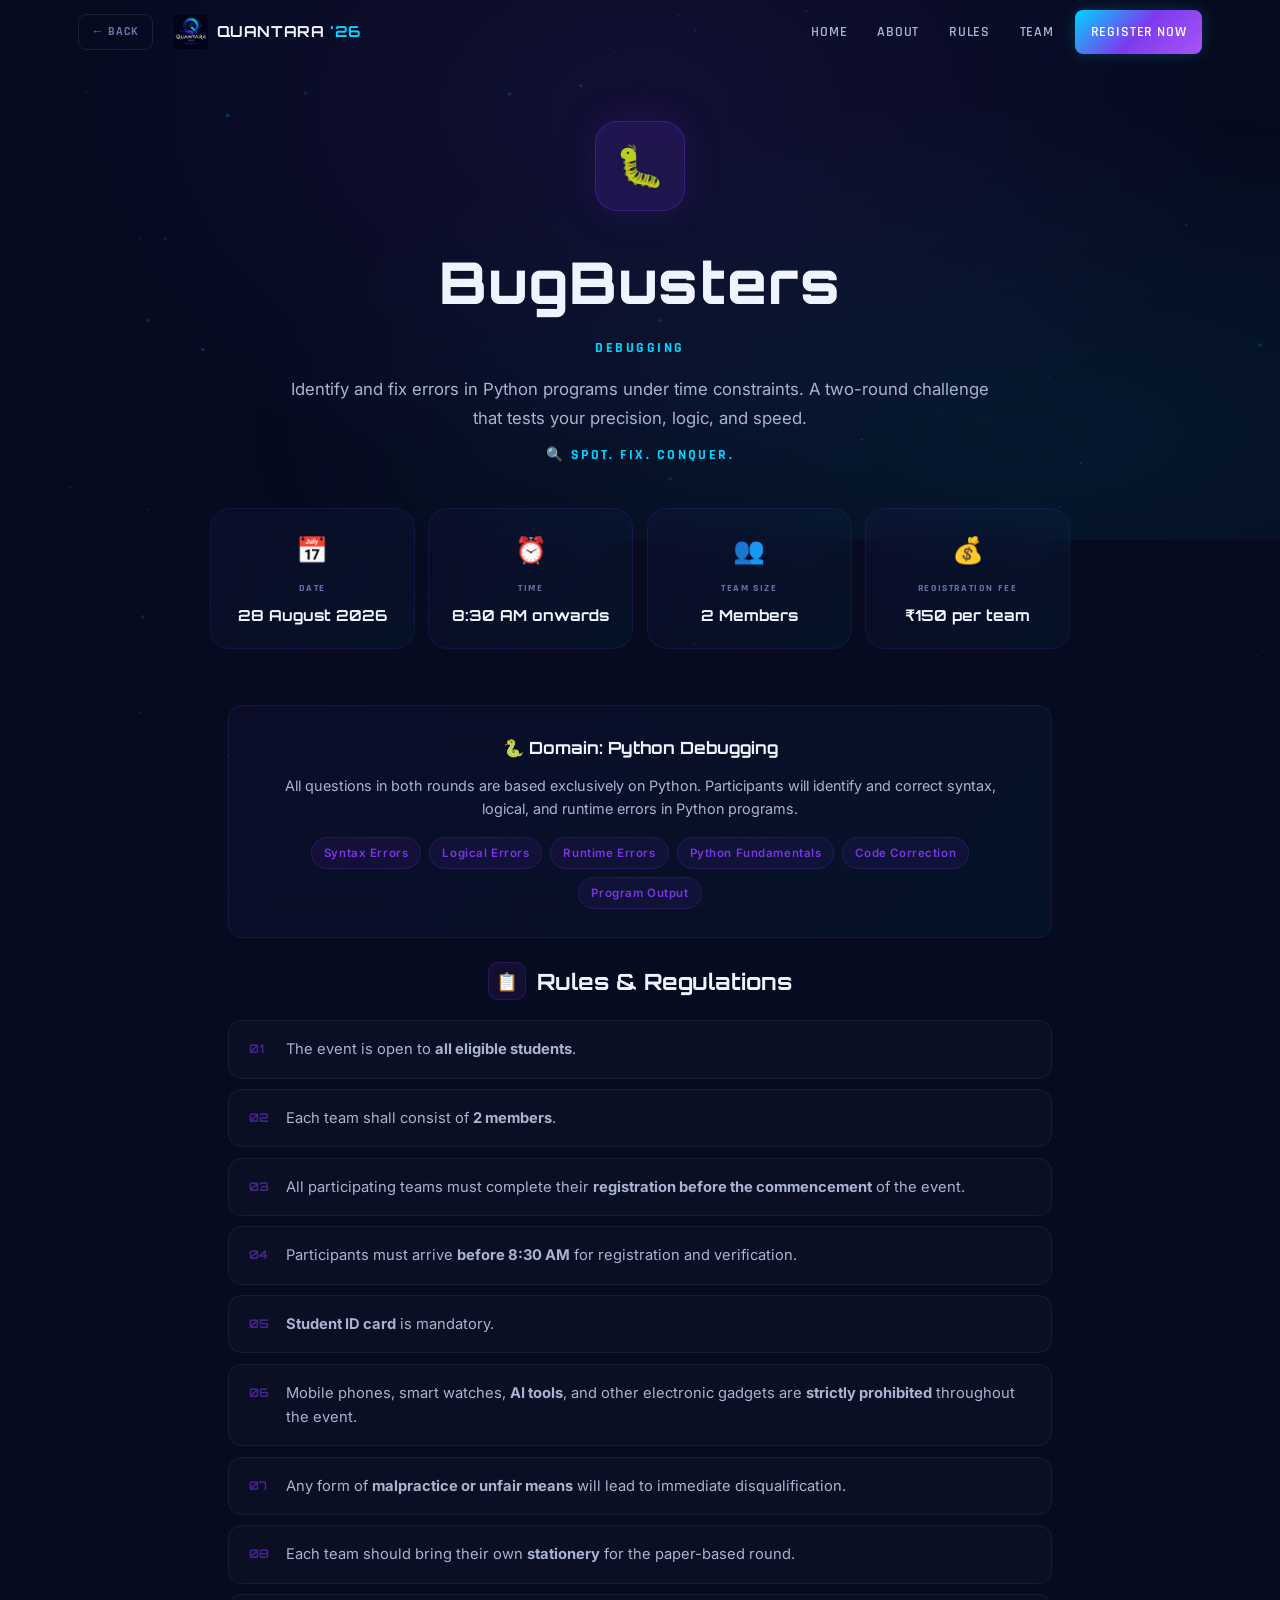
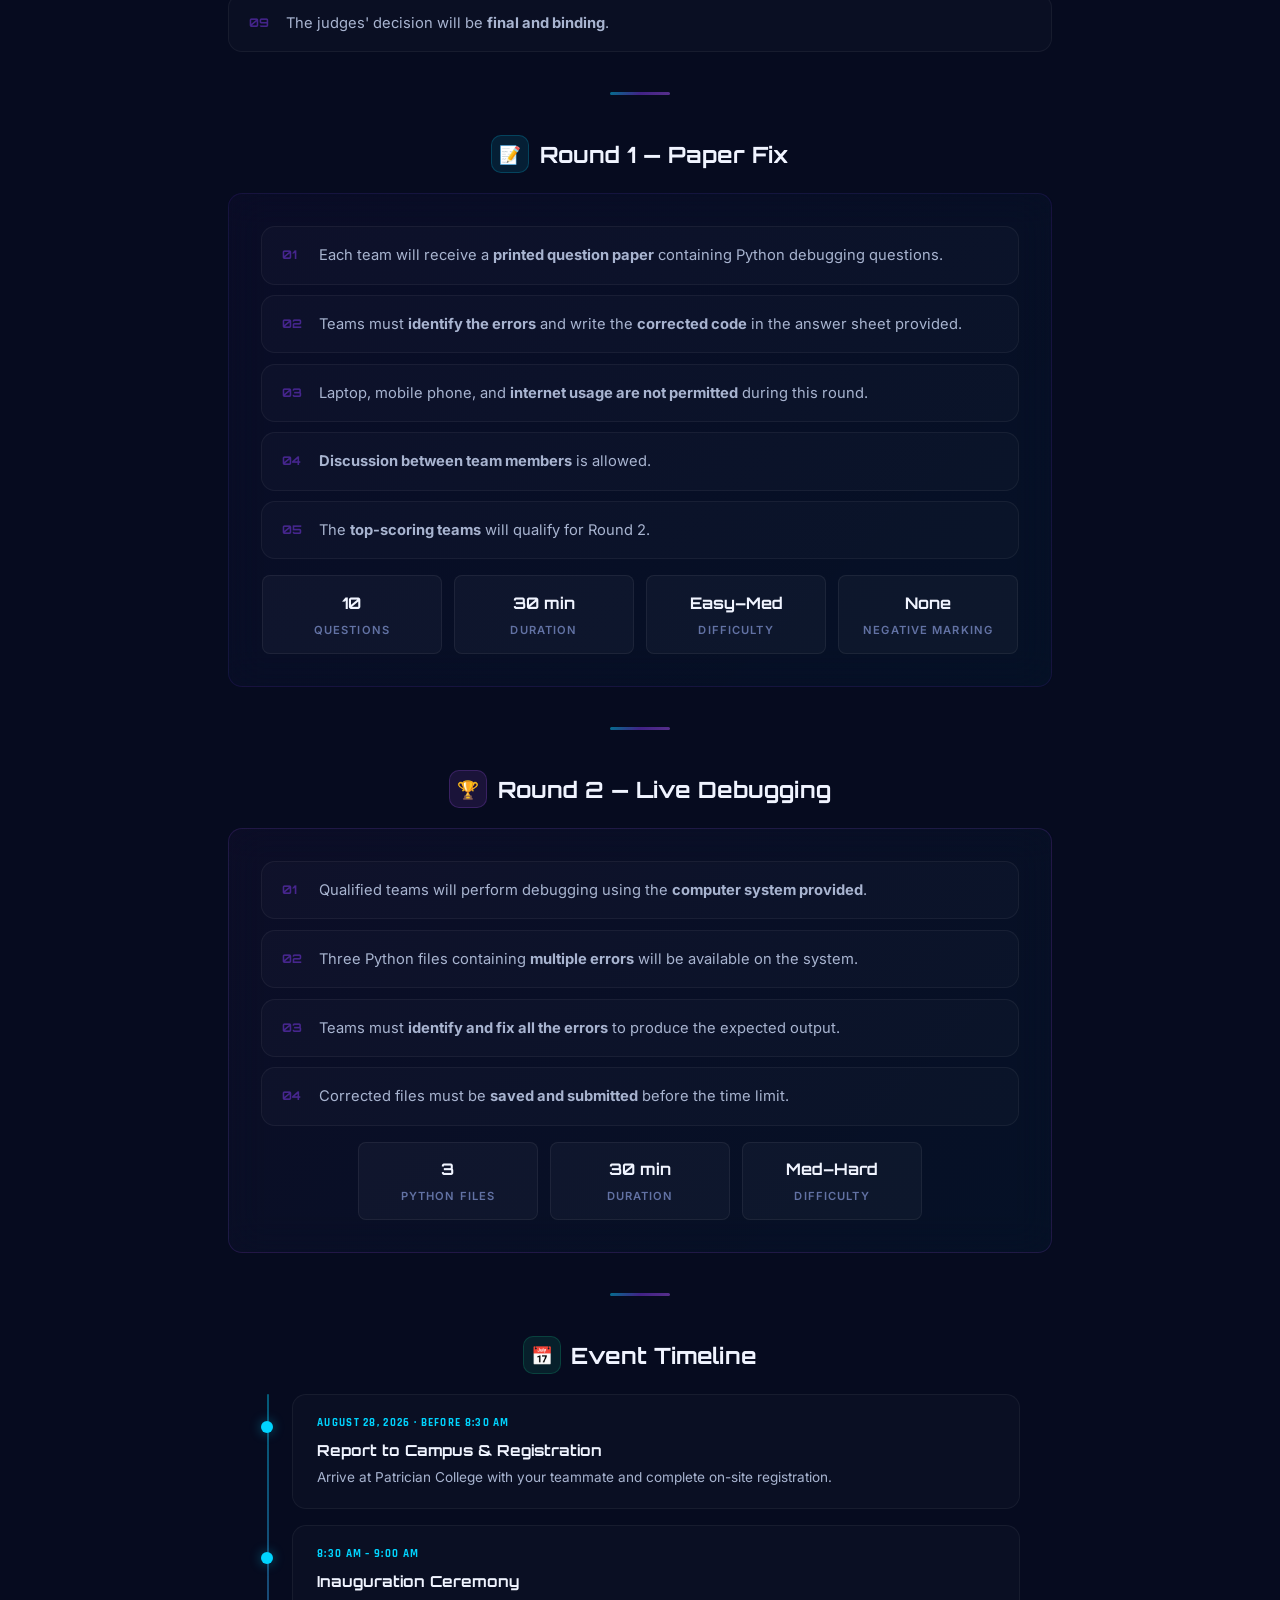
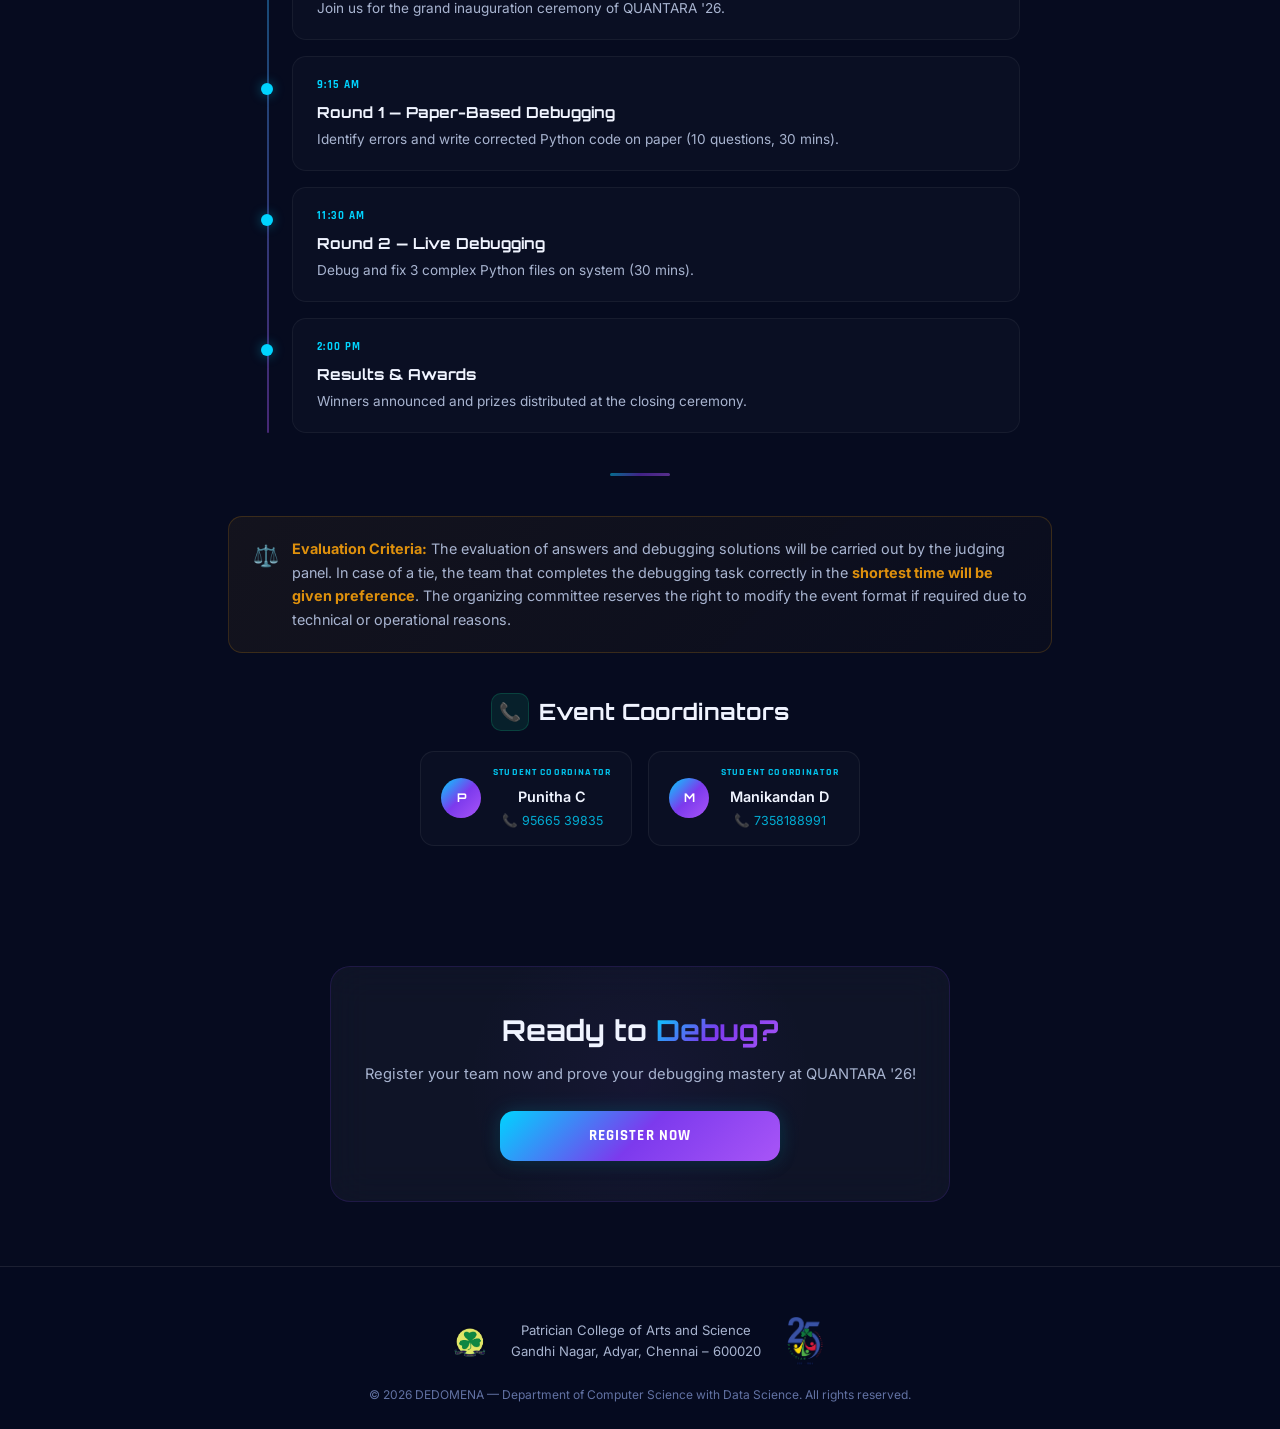
==== Events/debugging.html @ 726aaeb7 "Rule book updated" ====
<!DOCTYPE html>
<html lang="en">
<head>
  <meta charset="UTF-8" />
  <meta name="viewport" content="width=device-width, initial-scale=1.0" />
  <title>BugBusters — Debugging | QUANTARA '26</title>
  <meta name="description" content="Complete rule book for BugBusters — Debugging at QUANTARA '26. Rounds, marking scheme, Python debugging details and more." />
  <link rel="preconnect" href="https://fonts.googleapis.com" />
  <link rel="preconnect" href="https://fonts.gstatic.com" crossorigin />
  <link href="https://fonts.googleapis.com/css2?family=Orbitron:wght@400;500;600;700;800;900&family=Inter:wght@300;400;500;600;700&family=Rajdhani:wght@400;500;600;700&display=swap" rel="stylesheet" />
  <link rel="icon" type="image/png" href="../logos/quantara-logo.png" />
  <link rel="stylesheet" href="../style.css" />
  <style>
    /* ── Hero ── */
    .event-page-hero {
      min-height: 60vh;
      display: flex;
      align-items: center;
      justify-content: center;
      text-align: center;
      padding: calc(var(--nav-h) + 3rem) var(--side-pad) 3rem;
      position: relative;
      overflow: hidden;
    }
    .event-page-hero::before {
      content: '';
      position: absolute;
      inset: 0;
      background:
        radial-gradient(ellipse at 50% 20%, rgba(124,58,237,0.1), transparent 65%),
        radial-gradient(ellipse at 80% 80%, rgba(0,212,255,0.07), transparent 55%);
      pointer-events: none;
    }
    .event-hero-content {
      position: relative;
      z-index: 1;
      max-width: 720px;
    }
    .event-hero-icon {
      width: 90px; height: 90px;
      border-radius: 22px;
      display: inline-flex; align-items: center; justify-content: center;
      font-size: 2.5rem;
      margin-bottom: 1.5rem;
      background: rgba(124,58,237,0.15);
      border: 1px solid rgba(124,58,237,0.3);
      box-shadow: 0 0 40px rgba(124,58,237,0.15), inset 0 0 20px rgba(124,58,237,0.05);
    }
    .event-hero-title {
      font-family: var(--font-heading);
      font-size: clamp(2.2rem, 7vw, 3.6rem);
      font-weight: 800;
      color: var(--text-primary);
      margin-bottom: 0.4rem;
      letter-spacing: 0.02em;
    }
    .event-hero-subtitle {
      font-family: var(--font-sub);
      font-size: 0.85rem;
      font-weight: 700;
      letter-spacing: 0.18em;
      text-transform: uppercase;
      color: var(--cyan);
      margin-bottom: 1rem;
    }
    .event-hero-desc {
      font-size: 1.05rem;
      color: var(--text-secondary);
      line-height: 1.7;
    }

    /* ── Quick Info Strip ── */
    .quick-info {
      padding: 0 var(--side-pad);
      margin-top: -2rem;
      position: relative;
      z-index: 2;
    }
    .quick-info-grid {
      display: grid;
      grid-template-columns: repeat(auto-fit, minmax(180px, 1fr));
      gap: 0.85rem;
      max-width: 860px;
      margin: 0 auto;
    }
    .qi-card {
      display: flex;
      flex-direction: column;
      align-items: center;
      text-align: center;
      gap: 0.4rem;
      padding: 1.25rem 1rem;
      border-color: rgba(124,58,237,0.12);
      background: linear-gradient(135deg, rgba(124,58,237,0.05), rgba(0,212,255,0.04));
    }
    .qi-icon {
      font-size: 1.6rem;
      margin-bottom: 0.15rem;
    }
    .qi-label {
      font-family: var(--font-sub);
      font-size: 0.62rem;
      font-weight: 700;
      letter-spacing: 0.16em;
      text-transform: uppercase;
      color: var(--text-muted);
    }
    .qi-value {
      font-family: var(--font-heading);
      font-size: 0.95rem;
      font-weight: 700;
      color: var(--text-primary);
    }

    /* ── Content Sections ── */
    .rules-content {
      max-width: 860px;
      margin: 0 auto;
      padding: 3.5rem var(--side-pad) 2rem;
    }

    .rules-block {
      margin-bottom: 2.5rem;
    }
    .rules-block-title {
      font-family: var(--font-heading);
      font-size: clamp(1.15rem, 3vw, 1.4rem);
      font-weight: 700;
      color: var(--text-primary);
      margin-bottom: 1.25rem;
      display: flex;
      align-items: center;
      justify-content: center;
      gap: 0.65rem;
    }
    .rules-block-title .rb-icon {
      width: 38px; height: 38px;
      border-radius: 10px;
      display: inline-flex;
      align-items: center;
      justify-content: center;
      font-size: 1.1rem;
      background: rgba(124,58,237,0.1);
      border: 1px solid rgba(124,58,237,0.2);
      flex-shrink: 0;
    }

    .rules-list {
      display: flex;
      flex-direction: column;
      gap: 0.65rem;
      list-style: none;
      counter-reset: rule-counter;
    }
    .rules-list li {
      counter-increment: rule-counter;
      display: flex;
      align-items: flex-start;
      gap: 0.85rem;
      padding: 1rem 1.25rem;
      border-radius: var(--radius-md);
      background: rgba(255,255,255,0.02);
      border: 1px solid rgba(255,255,255,0.05);
      transition: border-color 0.3s ease, background 0.3s ease;
    }
    .rules-list li:hover {
      border-color: rgba(124,58,237,0.15);
      background: rgba(124,58,237,0.03);
    }
    .rules-list li::before {
      content: counter(rule-counter, decimal-leading-zero);
      font-family: var(--font-heading);
      font-size: 0.75rem;
      font-weight: 700;
      color: rgba(124,58,237,0.85);
      opacity: 0.6;
      flex-shrink: 0;
      width: 24px;
      padding-top: 2px;
    }
    .rule-text {
      font-size: 0.92rem;
      color: var(--text-secondary);
      line-height: 1.65;
    }

    /* ── Round Detail Cards ── */
    .round-card {
      padding: 2rem;
      border-radius: var(--radius-md);
      background: linear-gradient(135deg, rgba(124,58,237,0.04), rgba(0,212,255,0.03));
      border: 1px solid rgba(124,58,237,0.12);
      margin-bottom: 1.5rem;
    }
    .round-card-title {
      font-family: var(--font-heading);
      font-size: 1.1rem;
      font-weight: 700;
      color: var(--text-primary);
      margin-bottom: 1rem;
      display: flex;
      align-items: center;
      gap: 0.5rem;
    }
    .round-card-title .round-badge {
      display: inline-flex;
      align-items: center;
      justify-content: center;
      padding: 0.25rem 0.65rem;
      border-radius: 6px;
      font-size: 0.65rem;
      font-weight: 700;
      letter-spacing: 0.1em;
      text-transform: uppercase;
      background: rgba(124,58,237,0.15);
      color: rgba(124,58,237,0.95);
      border: 1px solid rgba(124,58,237,0.25);
    }
    .round-stats {
      display: flex;
      flex-wrap: wrap;
      justify-content: center;
      gap: 0.75rem;
      margin-top: 1rem;
    }
    .round-stat {
      flex: 0 1 calc(25% - 0.6rem);
      min-width: 130px;
      display: flex;
      flex-direction: column;
      align-items: center;
      text-align: center;
      gap: 0.3rem;
      padding: 0.85rem 0.5rem;
      border-radius: var(--radius-sm);
      background: rgba(255,255,255,0.03);
      border: 1px solid rgba(255,255,255,0.06);
    }
    .round-stat-value {
      font-family: var(--font-heading);
      font-size: 1rem;
      font-weight: 700;
      color: var(--text-primary);
    }
    .round-stat-label {
      font-size: 0.7rem;
      font-weight: 600;
      letter-spacing: 0.1em;
      text-transform: uppercase;
      color: var(--text-muted);
    }

    /* ── Domain Card ── */
    .domain-card {
      padding: 1.75rem 2rem;
      border-radius: var(--radius-md);
      background: linear-gradient(135deg, rgba(124,58,237,0.05), rgba(0,212,255,0.04));
      border: 1px solid rgba(124,58,237,0.15);
      margin-bottom: 1.5rem;
      text-align: center;
    }
    .domain-title {
      font-family: var(--font-heading);
      font-size: 1.05rem;
      font-weight: 700;
      color: var(--text-primary);
      margin-bottom: 0.75rem;
    }
    .domain-desc {
      font-size: 0.9rem;
      color: var(--text-secondary);
      line-height: 1.65;
    }
    .domain-tags {
      display: flex;
      flex-wrap: wrap;
      gap: 0.5rem;
      justify-content: center;
      margin-top: 1rem;
    }
    .domain-tag {
      padding: 0.35rem 0.75rem;
      border-radius: 20px;
      font-size: 0.72rem;
      font-weight: 600;
      letter-spacing: 0.05em;
      color: rgba(124,58,237,0.95);
      background: rgba(124,58,237,0.08);
      border: 1px solid rgba(124,58,237,0.18);
    }

    /* ── Notice Card ── */
    .notice-card {
      display: flex;
      align-items: flex-start;
      gap: 0.85rem;
      padding: 1.25rem 1.5rem;
      border-radius: var(--radius-md);
      background: linear-gradient(135deg, rgba(245,158,11,0.06), rgba(245,158,11,0.02));
      border: 1px solid rgba(245,158,11,0.18);
      margin-bottom: 2.5rem;
    }
    .notice-icon {
      font-size: 1.3rem;
      flex-shrink: 0;
      padding-top: 2px;
    }
    .notice-text {
      font-size: 0.9rem;
      color: var(--text-secondary);
      line-height: 1.65;
    }
    .notice-text strong {
      color: rgba(245,158,11,0.9);
    }

    /* ── CTA ── */
    .event-cta {
      text-align: center;
      padding: 3rem var(--side-pad) 4rem;
    }
    .cta-card {
      max-width: 620px;
      margin: 0 auto;
      padding: 2.5rem 2rem;
      border-color: rgba(124,58,237,0.15);
      position: relative;
      overflow: hidden;
    }
    .cta-card::before {
      content: '';
      position: absolute;
      width: 350px; height: 350px;
      border-radius: 50%;
      background: radial-gradient(circle, rgba(124,58,237,0.06), transparent 70%);
      top: 50%; left: 50%;
      transform: translate(-50%, -50%);
      pointer-events: none;
    }
    .cta-title {
      font-family: var(--font-heading);
      font-size: clamp(1.3rem, 4vw, 1.8rem);
      font-weight: 700;
      color: var(--text-primary);
      margin-bottom: 0.5rem;
      position: relative;
    }
    .cta-desc {
      font-size: 0.92rem;
      color: var(--text-secondary);
      margin-bottom: 1.5rem;
      position: relative;
    }
    .cta-actions {
      display: flex;
      gap: 0.85rem;
      justify-content: center;
      flex-wrap: wrap;
      position: relative;
    }
    .event-back-link {
      display: inline-flex;
      align-items: center;
      gap: 0.4rem;
      font-family: var(--font-sub);
      font-size: 0.82rem;
      font-weight: 700;
      letter-spacing: 0.08em;
      text-transform: uppercase;
      color: var(--text-muted);
      padding: 0.6rem 1.1rem;
      border-radius: var(--radius-sm);
      border: 1px solid var(--glass-border);
      transition: all 0.3s ease;
      min-height: 44px;
    }
    .event-back-link:hover {
      color: var(--text-primary);
      border-color: rgba(124,58,237,0.3);
      background: rgba(124,58,237,0.06);
    }

    /* ── Divider ── */
    .section-divider {
      width: 60px;
      height: 3px;
      border-radius: 3px;
      background: var(--gradient-brand);
      margin: 0 auto 2.5rem;
      opacity: 0.5;
    }

    /* ── Mobile adjustments ── */
    @media (max-width: 600px) {
      .quick-info-grid {
        grid-template-columns: repeat(2, 1fr);
      }
      .coord-strip {
        flex-direction: column;
        align-items: center;
      }
      .rules-list li {
        padding: 0.85rem 1rem;
      }
      .cta-actions {
        flex-direction: column-reverse;
        align-items: center;
      }
      .hide-on-mobile {
        display: none !important;
      }
      .round-stats {
        grid-template-columns: repeat(2, 1fr);
      }
    }
  </style>
</head>
<body>

  <canvas id="particleCanvas"></canvas>

  <!-- Navigation -->
  <nav class="navbar" id="navbar">
    <div class="nav-container">
      <div class="nav-brand">
        <a href="../index.html#events" class="event-back-link hide-on-mobile" style="margin-right: 0.75rem; padding: 0.4rem 0.8rem; min-height: 36px; font-size: 0.75rem;">← Back</a>
        <img src="../logos/quantara-logo.webp" alt="QUANTARA '26 Logo" class="nav-logo" />
        <span class="nav-title">QUANTARA <span class="accent">'26</span></span>
      </div>
      <ul class="nav-links" id="navLinks">
        <li><a href="../index.html" class="nav-link" id="nav-home">Home</a></li>
        <li><a href="#about" class="nav-link" id="nav-about">About</a></li>
        <li><a href="#rules" class="nav-link" id="nav-rules">Rules</a></li>
        <li><a href="#coordinators" class="nav-link" id="nav-coordinators">Team</a></li>
        <li><a href="https://forms.gle/XWgSEUHi15jCZegK6" target="_blank" rel="noopener noreferrer" class="nav-link register-btn" id="nav-register">Register Now</a></li>
      </ul>
      <button class="hamburger" id="hamburger" aria-label="Toggle menu">
        <span></span><span></span><span></span>
      </button>
    </div>
  </nav>

  <!-- ========== HERO ========== -->
  <section class="event-page-hero">
    <div class="event-hero-content">
      <div class="event-hero-icon">🐛</div>
      <h1 class="event-hero-title">BugBusters</h1>
      <p class="event-hero-subtitle">Debugging</p>
      <p class="event-hero-desc">Identify and fix errors in Python programs under time constraints. A two-round challenge that tests your precision, logic, and speed.</p>
      <p class="event-hero-subtitle" style="margin-top:0.75rem">🔍 Spot. Fix. Conquer.</p>
    </div>
  </section>

  <!-- ========== QUICK INFO ========== -->
  <section class="quick-info" id="about">
    <div class="quick-info-grid">
      <div class="qi-card glass-card">
        <span class="qi-icon">📅</span>
        <span class="qi-label">Date</span>
        <span class="qi-value">28 August 2026</span>
      </div>
      <div class="qi-card glass-card">
        <span class="qi-icon">⏰</span>
        <span class="qi-label">Time</span>
        <span class="qi-value">8:30 AM onwards</span>
      </div>
      <div class="qi-card glass-card">
        <span class="qi-icon">👥</span>
        <span class="qi-label">Team Size</span>
        <span class="qi-value">2 Members</span>
      </div>
      <div class="qi-card glass-card">
        <span class="qi-icon">💰</span>
        <span class="qi-label">Registration Fee</span>
        <span class="qi-value">₹150 per team</span>
      </div>
    </div>
  </section>

  <!-- ========== RULES CONTENT ========== -->
  <div class="rules-content" id="rules">

    <!-- Domain Notice -->
    <div class="domain-card glass-card">
      <h3 class="domain-title">🐍 Domain: Python Debugging</h3>
      <p class="domain-desc">All questions in both rounds are based exclusively on Python. Participants will identify and correct syntax, logical, and runtime errors in Python programs.</p>
      <div class="domain-tags">
        <span class="domain-tag">Syntax Errors</span>
        <span class="domain-tag">Logical Errors</span>
        <span class="domain-tag">Runtime Errors</span>
        <span class="domain-tag">Python Fundamentals</span>
        <span class="domain-tag">Code Correction</span>
        <span class="domain-tag">Program Output</span>
      </div>
    </div>

    <!-- General Rules -->
    <div class="rules-block">
      <h2 class="rules-block-title">
        <span class="rb-icon">📋</span>
        Rules &amp; Regulations
      </h2>
      <ol class="rules-list">
        <li><span class="rule-text">The event is open to <strong>all eligible students</strong>.</span></li>
        <li><span class="rule-text">Each team shall consist of <strong>2 members</strong>.</span></li>
        <li><span class="rule-text">All participating teams must complete their <strong>registration before the commencement</strong> of the event.</span></li>
        <li><span class="rule-text">Participants must arrive <strong>before 8:30 AM</strong> for registration and verification.</span></li>
        <li><span class="rule-text"><strong>Student ID card</strong> is mandatory.</span></li>
        <li><span class="rule-text">Mobile phones, smart watches, <strong>AI tools</strong>, and other electronic gadgets are <strong>strictly prohibited</strong> throughout the event.</span></li>
        <li><span class="rule-text">Any form of <strong>malpractice or unfair means</strong> will lead to immediate disqualification.</span></li>
        <li><span class="rule-text">Each team should bring their own <strong>stationery</strong> for the paper-based round.</span></li>
        <li><span class="rule-text">The judges' decision will be <strong>final and binding</strong>.</span></li>
      </ol>
    </div>

    <div class="section-divider"></div>

    <!-- Round 1 -->
    <div class="rules-block">
      <h2 class="rules-block-title">
        <span class="rb-icon" style="background:rgba(0,212,255,0.1);border-color:rgba(0,212,255,0.2)">📝</span>
        Round 1 — Paper Fix
      </h2>
      <div class="round-card glass-card">
        <ol class="rules-list">
          <li><span class="rule-text">Each team will receive a <strong>printed question paper</strong> containing Python debugging questions.</span></li>
          <li><span class="rule-text">Teams must <strong>identify the errors</strong> and write the <strong>corrected code</strong> in the answer sheet provided.</span></li>
          <li><span class="rule-text">Laptop, mobile phone, and <strong>internet usage are not permitted</strong> during this round.</span></li>
          <li><span class="rule-text"><strong>Discussion between team members</strong> is allowed.</span></li>
          <li><span class="rule-text">The <strong>top-scoring teams</strong> will qualify for Round 2.</span></li>
        </ol>
        <div class="round-stats">
          <div class="round-stat">
            <span class="round-stat-value">10</span>
            <span class="round-stat-label">Questions</span>
          </div>
          <div class="round-stat">
            <span class="round-stat-value">30 min</span>
            <span class="round-stat-label">Duration</span>
          </div>
          <div class="round-stat">
            <span class="round-stat-value">Easy–Med</span>
            <span class="round-stat-label">Difficulty</span>
          </div>
          <div class="round-stat">
            <span class="round-stat-value">None</span>
            <span class="round-stat-label">Negative Marking</span>
          </div>
        </div>
      </div>
    </div>

    <div class="section-divider"></div>

    <!-- Round 2 -->
    <div class="rules-block">
      <h2 class="rules-block-title">
        <span class="rb-icon" style="background:rgba(168,85,247,0.12);border-color:rgba(168,85,247,0.22)">🏆</span>
        Round 2 — Live Debugging
      </h2>
      <div class="round-card glass-card" style="border-color: rgba(168,85,247,0.15); background: linear-gradient(135deg, rgba(168,85,247,0.04), rgba(0,212,255,0.03));">
        <ol class="rules-list">
          <li><span class="rule-text">Qualified teams will perform debugging using the <strong>computer system provided</strong>.</span></li>
          <li><span class="rule-text">Three Python files containing <strong>multiple errors</strong> will be available on the system.</span></li>
          <li><span class="rule-text">Teams must <strong>identify and fix all the errors</strong> to produce the expected output.</span></li>
          <li><span class="rule-text">Corrected files must be <strong>saved and submitted</strong> before the time limit.</span></li>
        </ol>
        <div class="round-stats">
          <div class="round-stat">
            <span class="round-stat-value">3</span>
            <span class="round-stat-label">Python Files</span>
          </div>
          <div class="round-stat">
            <span class="round-stat-value">30 min</span>
            <span class="round-stat-label">Duration</span>
          </div>
          <div class="round-stat">
            <span class="round-stat-value">Med–Hard</span>
            <span class="round-stat-label">Difficulty</span>
          </div>
        </div>
      </div>
    </div>

    <div class="section-divider"></div>

    <!-- Event Timeline -->
    <div class="rules-block">
      <h2 class="rules-block-title">
        <span class="rb-icon" style="background:rgba(16,185,129,0.12);border-color:rgba(16,185,129,0.22)">📅</span>
        Event Timeline
      </h2>
      <div class="timeline-wrap">
        <div class="timeline-item">
          <span class="tl-time">August 28, 2026 · Before 8:30 AM</span>
          <div class="tl-title">Report to Campus &amp; Registration</div>
          <div class="tl-desc">Arrive at Patrician College with your teammate and complete on-site registration.</div>
        </div>
        <div class="timeline-item">
          <span class="tl-time">8:30 AM – 9:00 AM</span>
          <div class="tl-title">Inauguration Ceremony</div>
          <div class="tl-desc">Join us for the grand inauguration ceremony of QUANTARA '26.</div>
        </div>
        <div class="timeline-item">
          <span class="tl-time">9:15 AM</span>
          <div class="tl-title">Round 1 — Paper-Based Debugging</div>
          <div class="tl-desc">Identify errors and write corrected Python code on paper (10 questions, 30 mins).</div>
        </div>
        <div class="timeline-item">
          <span class="tl-time">11:30 AM</span>
          <div class="tl-title">Round 2 — Live Debugging</div>
          <div class="tl-desc">Debug and fix 3 complex Python files on system (30 mins).</div>
        </div>
        <div class="timeline-item">
          <span class="tl-time">2:00 PM</span>
          <div class="tl-title">Results &amp; Awards</div>
          <div class="tl-desc">Winners announced and prizes distributed at the closing ceremony.</div>
        </div>
      </div>
    </div>

    <div class="section-divider"></div>

    <!-- Evaluation Notice -->
    <div class="notice-card" style="display: flex; flex-direction: column; gap: 1rem; align-items: flex-start;">
      <div style="display: flex; gap: 0.85rem; align-items: flex-start;">
        <span class="notice-icon">⚖️</span>
        <p class="notice-text">
          <strong>Evaluation Criteria:</strong> The evaluation of answers and debugging solutions will be carried out by the judging panel. In case of a tie, the team that completes the debugging task correctly in the <strong>shortest time will be given preference</strong>. The organizing committee reserves the right to modify the event format if required due to technical or operational reasons.
        </p>
      </div>
    </div>

    <!-- Coordinators -->
    <div class="rules-block" style="text-align:center" id="coordinators">
      <h2 class="rules-block-title" style="justify-content:center">
        <span class="rb-icon" style="background:rgba(16,185,129,0.12);border-color:rgba(16,185,129,0.22)">📞</span>
        Event Coordinators
      </h2>
      <div class="coord-strip">
        <div class="coord-chip">
          <div class="cc-avatar">P</div>
          <div class="cc-info">
            <span class="cc-role">Student Coordinator</span>
            <span class="cc-name">Punitha C</span>
            <a href="tel:9566539835" class="cc-phone">📞 95665 39835</a>
          </div>
        </div>
        <div class="coord-chip">
          <div class="cc-avatar">M</div>
          <div class="cc-info">
            <span class="cc-role">Student Coordinator</span>
            <span class="cc-name">Manikandan D</span>
            <a href="tel:7358188991" class="cc-phone">📞 7358188991</a>
          </div>
        </div>
      </div>
    </div>

  </div>

  <!-- ========== CTA ========== -->
  <section class="event-cta">
    <div class="cta-card glass-card">
      <h2 class="cta-title">Ready to <span class="gradient-text">Debug?</span></h2>
      <p class="cta-desc">Register your team now and prove your debugging mastery at QUANTARA '26!</p>
      <div class="cta-actions">
        <a href="https://forms.gle/XWgSEUHi15jCZegK6" target="_blank" rel="noopener noreferrer" class="btn btn-primary" style="flex: 1; min-width: 220px; max-width: 280px; justify-content: center;">Register Now</a>
      </div>
    </div>
  </section>

  <!-- Footer -->
  <footer class="footer">
    <div class="container">
      <div class="footer-bottom">
        <div class="footer-college">
          <img src="../logos/patrician-logo.webp" alt="Patrician College" class="footer-college-logo" />
          <div>
            <p>Patrician College of Arts and Science</p>
            <p>Gandhi Nagar, Adyar, Chennai – 600020</p>
          </div>
          <img src="../logos/25-years.webp" alt="25 Years Celebrating Legacy" class="footer-anni-logo" />
        </div>
        <p class="footer-copy">© 2026 DEDOMENA — Department of Computer Science with Data Science. All rights reserved.</p>
      </div>
    </div>
  </footer>

  <script src="../script.js"></script>
</body>
</html>
---- style.css ----
/* =============================================
   QUANTARA '26 — Style Sheet (Polished v2)
   Mobile-first, fully responsive
   ============================================= */

/* ---- Custom Properties ---- */
:root {
  --bg-deep:        #060b1f;
  --bg-base:        #0a0f2e;
  --bg-surface:     #0f1640;

  --cyan:           #00d4ff;
  --cyan-dim:       #00a8cc;
  --purple:         #7c3aed;
  --violet:         #a855f7;

  --text-primary:   #f0f4ff;
  --text-secondary: #a8b4d0;
  --text-muted:     #6272a4;

  --glass-bg:       rgba(255,255,255,0.04);
  --glass-border:   rgba(255,255,255,0.09);
  --glass-hover:    rgba(255,255,255,0.08);

  --gradient-brand: linear-gradient(135deg,#00d4ff 0%,#7c3aed 50%,#a855f7 100%);

  --shadow-cyan:    0 0 40px rgba(0,212,255,0.15);
  --shadow-purple:  0 0 40px rgba(124,58,237,0.2);
  --shadow-card:    0 8px 32px rgba(0,0,0,0.45);

  --font-heading: 'Orbitron', monospace;
  --font-sub:     'Rajdhani', sans-serif;
  --font-body:    'Inter', sans-serif;

  --radius-sm:  8px;
  --radius-md:  14px;
  --radius-lg:  20px;
  --radius-xl:  28px;

  --ease:       cubic-bezier(0.4,0,0.2,1);
  --t-fast:     0.2s;
  --t-base:     0.3s;
  --t-slow:     0.45s;

  --nav-h: 64px;
  --side-pad: 1.1rem;
}

/* ============================================
   RESET & BASE
   ============================================ */
*,*::before,*::after{box-sizing:border-box;margin:0;padding:0}
html{scroll-behavior:smooth;-webkit-text-size-adjust:100%;text-size-adjust:100%}
body{
  font-family:var(--font-body);
  background:var(--bg-deep);
  color:var(--text-primary);
  line-height:1.65;
  overflow-x:hidden;
  -webkit-font-smoothing:antialiased;
  -moz-osx-font-smoothing:grayscale;
}
a{color:inherit;text-decoration:none}
img{max-width:100%;display:block;height:auto}
ul{list-style:none}
button{font-family:inherit;cursor:pointer}

/* Scrollbar */
::-webkit-scrollbar{width:5px}
::-webkit-scrollbar-track{background:var(--bg-base)}
::-webkit-scrollbar-thumb{background:var(--purple);border-radius:3px}

/* Particle Canvas */
#particleCanvas{
  position:fixed;inset:0;z-index:0;
  pointer-events:none;opacity:0.45;
}

/* ============================================
   UTILITIES
   ============================================ */
.container{
  width:100%;max-width:1160px;
  margin:0 auto;
  padding:0 var(--side-pad);
}

.section{
  position:relative;z-index:1;
  padding:4.5rem 0;
}

.gradient-text{
  background:var(--gradient-brand);
  -webkit-background-clip:text;
  -webkit-text-fill-color:transparent;
  background-clip:text;
}

.glass-card{
  background:var(--glass-bg);
  border:1px solid var(--glass-border);
  backdrop-filter:blur(18px);
  -webkit-backdrop-filter:blur(18px);
  border-radius:var(--radius-lg);
  transition:transform var(--t-base) var(--ease),
             border-color var(--t-base) var(--ease),
             box-shadow var(--t-base) var(--ease),
             background var(--t-base) var(--ease);
  /* Fallback for browsers without backdrop-filter */
  background:rgba(15,22,64,0.65);
}

@supports(backdrop-filter:blur(1px)){
  .glass-card{background:var(--glass-bg)}
}

.glass-card:hover{
  background:var(--glass-hover);
  border-color:rgba(0,212,255,0.22);
  transform:translateY(-4px);
  box-shadow:var(--shadow-cyan),var(--shadow-card);
}

/* Section header */
.section-header{text-align:center;margin-bottom:3rem}

.section-tag{
  display:inline-flex;align-items:center;
  font-family:var(--font-sub);
  font-size:0.72rem;font-weight:700;
  letter-spacing:0.2em;text-transform:uppercase;
  color:var(--cyan);
  border:1px solid rgba(0,212,255,0.3);
  padding:0.3rem 1rem;border-radius:100px;
  margin-bottom:0.85rem;
  background:rgba(0,212,255,0.06);
}

.section-title{
  font-family:var(--font-heading);
  font-size:clamp(1.6rem,5vw,2.6rem);
  font-weight:700;line-height:1.2;
  margin-bottom:0.65rem;
}

.section-desc{
  font-size:clamp(0.9rem,2.5vw,1.05rem);
  color:var(--text-secondary);
  max-width:580px;margin:0 auto;
}

.sub-section-title{
  font-family:var(--font-sub);
  font-size:1.1rem;font-weight:700;
  letter-spacing:0.06em;color:var(--cyan);
  margin-bottom:0.6rem;
}

/* ============================================
   BUTTONS
   ============================================ */
.btn{
  display:inline-flex;align-items:center;gap:0.5rem;
  font-family:var(--font-sub);font-size:0.95rem;
  font-weight:700;letter-spacing:0.07em;
  padding:0.8rem 1.8rem;
  border-radius:var(--radius-md);
  border:none;cursor:pointer;
  text-transform:uppercase;
  transition:transform var(--t-fast) var(--ease),
             box-shadow var(--t-base) var(--ease);
  /* Ensure min tap target */
  min-height:48px;
  white-space:nowrap;
}
.btn svg{flex-shrink:0}

.btn-primary{
  background:var(--gradient-brand);
  color:#fff;
  box-shadow:0 0 20px rgba(0,212,255,0.2),0 4px 15px rgba(0,0,0,0.3);
}
.btn-primary:hover{
  transform:translateY(-2px) scale(1.02);
  box-shadow:0 0 35px rgba(0,212,255,0.4),0 6px 20px rgba(0,0,0,0.4);
}
.btn-primary:active{transform:scale(0.98)}

.btn-secondary{
  background:transparent;
  color:var(--text-primary);
  border:1px solid var(--glass-border);
  backdrop-filter:blur(8px);
}
.btn-secondary:hover{
  border-color:rgba(0,212,255,0.5);
  background:rgba(0,212,255,0.08);
  transform:translateY(-2px);
}
.btn-secondary:active{transform:scale(0.98)}

/* ============================================
   NAVIGATION
   ============================================ */
.navbar{
  position:fixed;top:0;left:0;right:0;
  z-index:1000;
  height:var(--nav-h);
  transition:background var(--t-slow) var(--ease),
             border-color var(--t-slow) var(--ease),
             box-shadow var(--t-slow) var(--ease);
}
.navbar.scrolled{
  background:rgba(6,11,31,0.94);
  backdrop-filter:blur(22px);
  -webkit-backdrop-filter:blur(22px);
  border-bottom:1px solid var(--glass-border);
  box-shadow:0 4px 30px rgba(0,0,0,0.4);
}

.nav-container{
  max-width:1160px;margin:0 auto;
  padding:0 var(--side-pad);
  height:100%;
  display:flex;align-items:center;justify-content:space-between;
}

.nav-brand{display:flex;align-items:center;gap:0.55rem;flex-shrink:0}
.nav-logo{width:34px;height:34px;object-fit:contain;mix-blend-mode:screen}
.nav-title{
  font-family:var(--font-heading);
  font-size:0.95rem;font-weight:700;
  letter-spacing:0.04em;
  white-space:nowrap;
}
.nav-title .accent{color:var(--cyan)}

/* Desktop nav links */
.nav-links{
  display:flex;align-items:center;gap:0.15rem;
}

.nav-link{
  font-family:var(--font-sub);
  font-size:0.85rem;font-weight:600;
  letter-spacing:0.06em;text-transform:uppercase;
  padding:0.45rem 0.85rem;border-radius:var(--radius-sm);
  color:var(--text-secondary);
  transition:color var(--t-fast) var(--ease),
             background var(--t-fast) var(--ease);
  min-height:44px;display:flex;align-items:center;
}
.nav-link:hover,.nav-link.active{
  color:var(--text-primary);
  background:rgba(255,255,255,0.07);
}

.nav-link.register-btn{
  background:var(--gradient-brand);
  color:#fff;
  padding:0.45rem 1rem;
  border-radius:var(--radius-sm);
  box-shadow:0 0 16px rgba(0,212,255,0.2);
  margin-left:0.3rem;
}
.nav-link.register-btn:hover{
  transform:translateY(-1px);
  box-shadow:0 0 24px rgba(0,212,255,0.35);
  background:var(--gradient-brand);
  color:#fff;
}

/* Hamburger */
.hamburger{
  display:none;
  flex-direction:column;gap:5px;
  background:none;border:none;padding:8px;
  border-radius:var(--radius-sm);
  min-width:44px;min-height:44px;
  align-items:center;justify-content:center;
}
.hamburger span{
  display:block;width:22px;height:2px;
  background:var(--text-primary);
  border-radius:2px;
  transition:transform var(--t-base) var(--ease),opacity var(--t-fast) var(--ease);
}
.hamburger.open span:nth-child(1){transform:translateY(7px) rotate(45deg)}
.hamburger.open span:nth-child(2){opacity:0;transform:scaleX(0)}
.hamburger.open span:nth-child(3){transform:translateY(-7px) rotate(-45deg)}

/* ============================================
   HERO
   ============================================ */
.hero{
  position:relative;z-index:1;
  min-height:100svh;
  display:flex;align-items:center;justify-content:center;
  text-align:center;
  padding:calc(var(--nav-h) + 2rem) var(--side-pad) 4rem;
  overflow:hidden;
}

/* Ambient glow blobs */
.hero-glow{
  position:absolute;border-radius:50%;
  filter:blur(90px);pointer-events:none;
  animation:glowPulse 8s ease-in-out infinite alternate;
}
.hero-glow.g1{width:clamp(280px,50vw,500px);height:clamp(280px,50vw,500px);background:rgba(0,212,255,0.11);top:-80px;left:-60px;animation-delay:0s}
.hero-glow.g2{width:clamp(300px,55vw,600px);height:clamp(300px,55vw,600px);background:rgba(124,58,237,0.13);bottom:-120px;right:-60px;animation-delay:2.5s}
.hero-glow.g3{width:clamp(200px,35vw,380px);height:clamp(200px,35vw,380px);background:rgba(168,85,247,0.08);top:50%;left:50%;transform:translate(-50%,-50%);animation-delay:5s}

@keyframes glowPulse{
  0%{opacity:0.5;transform:scale(1)}
  100%{opacity:1;transform:scale(1.18)}
}
/* Override translate for g3 */
.hero-glow.g3{animation:glowPulse3 8s ease-in-out infinite alternate}
@keyframes glowPulse3{
  0%{opacity:0.5;transform:translate(-50%,-50%) scale(1)}
  100%{opacity:1;transform:translate(-50%,-50%) scale(1.18)}
}

.hero-content{
  position:relative;z-index:2;
  max-width:800px;
  animation:heroFadeIn 0.9s ease-out both;
}
@keyframes heroFadeIn{from{opacity:0;transform:translateY(28px)}to{opacity:1;transform:translateY(0)}}

/* College logos row */
.hero-logos{
  display:flex;align-items:center;justify-content:center;
  gap:1.25rem;margin-bottom:1.4rem;
}
.hero-college-logo{
  width:clamp(52px,8vw,72px);height:clamp(52px,8vw,72px);
  object-fit:contain;
  filter:drop-shadow(0 0 10px rgba(255,255,255,0.12));
}
.hero-anni-logo{
  width:clamp(52px,8vw,72px);height:clamp(52px,8vw,72px);
  object-fit:contain;
  filter:drop-shadow(0 0 10px rgba(255,255,255,0.12));
}
.hero-divider-v{
  width:1px;height:42px;
  background:linear-gradient(to bottom,transparent,var(--glass-border),transparent);
  flex-shrink:0;
}

.hero-badge{
  font-family:var(--font-sub);
  font-size:0.78rem;font-weight:700;
  letter-spacing:0.22em;text-transform:uppercase;
  color:var(--violet);margin-bottom:0.9rem;
  display:block;
}

/* Main logo — remove the box by using object-fit contain on a transparent bg */
.hero-main-logo{
  margin:0 auto 1.4rem;
  width:clamp(200px,48vw,380px);
}
.hero-quantara-logo{
  width:100%;height:auto;
  mix-blend-mode:screen;
  filter:drop-shadow(0 0 28px rgba(0,212,255,0.45)) drop-shadow(0 0 60px rgba(124,58,237,0.3));
  animation:logoFloat 5.5s ease-in-out infinite;
}
@keyframes logoFloat{0%,100%{transform:translateY(0)}50%{transform:translateY(-10px)}}

.hero-tagline{
  font-family:var(--font-sub);
  font-size:clamp(0.85rem,2.5vw,1.3rem);
  font-weight:700;letter-spacing:0.18em;text-transform:uppercase;
  background:var(--gradient-brand);
  -webkit-background-clip:text;-webkit-text-fill-color:transparent;background-clip:text;
  margin-bottom:0.7rem;
}
.hero-subtitle{
  font-size:clamp(0.82rem,2vw,0.95rem);
  color:var(--text-secondary);
  margin-bottom:1.5rem;line-height:1.7;
}

.hero-countdown{
  display:flex;gap:1rem;
  justify-content:center;
  margin-bottom:2.5rem;
}
.cd-box{
  display:flex;flex-direction:column;align-items:center;justify-content:center;
  gap:0.3rem;
  width:clamp(75px, 18vw, 95px);
  height:clamp(75px, 18vw, 95px);
  background:rgba(255,255,255,0.03);
  border:1px solid rgba(255,255,255,0.06);
  border-radius:14px;
  box-shadow:inset 0 0 20px rgba(0,0,0,0.2), 0 4px 15px rgba(0,0,0,0.3);
  position:relative;
  overflow:hidden;
}
.cd-box::before{
  content:'';
  position:absolute;
  top:0;left:0;right:0;height:40%;
  background:linear-gradient(to bottom, rgba(255,255,255,0.06), transparent);
  pointer-events:none;
}
.cd-val{
  font-family:var(--font-heading);
  font-size:clamp(1.6rem, 4vw, 2.4rem);
  font-weight:900;
  color:#ffffff;
  line-height:1;
  text-shadow:0 0 10px rgba(255,255,255,0.3);
}
.cd-label{
  font-family:var(--font-sub);
  font-size:clamp(0.55rem, 1.2vw, 0.65rem);
  font-weight:700;letter-spacing:0.15em;text-transform:uppercase;
  color:var(--text-muted);
}

.hero-actions{
  display:flex;gap:0.85rem;
  justify-content:center;flex-wrap:wrap;
}

/* Scroll indicator */
.scroll-indicator{
  position:absolute;bottom:1.75rem;left:50%;
  transform:translateX(-50%);
  display:flex;flex-direction:column;align-items:center;gap:4px;
}
.scroll-line{width:1px;height:28px;background:linear-gradient(to bottom,transparent,var(--cyan));animation:scrollLine 2s ease-in-out infinite}
.scroll-dot{width:5px;height:5px;border-radius:50%;background:var(--cyan);animation:scrollBounce 2s ease-in-out infinite}
@keyframes scrollLine{0%,100%{opacity:0.3}50%{opacity:0.8}}
@keyframes scrollBounce{0%,100%{transform:translateY(-4px);opacity:0.5}50%{transform:translateY(4px);opacity:1}}

/* ============================================
   ABOUT SECTION
   ============================================ */
.about-section{background:linear-gradient(180deg,transparent,rgba(15,22,64,0.45),transparent)}

.about-grid{
  display:flex;
  flex-direction:column;
  align-items:center;
  gap:2.5rem;
  margin-bottom:3.5rem;
}
.about-text {
  max-width: 800px;
  text-align: center;
  margin: 0 auto;
}
.about-para{
  font-size:clamp(0.88rem,2vw,1rem);
  color:var(--text-secondary);
  margin-bottom:1.1rem;line-height:1.78;
}
.about-para strong{color:var(--cyan)}
.about-para em{color:var(--violet);font-style:normal}
.about-highlights{
  display:flex;gap:1.2rem;
  flex-wrap:wrap;justify-content:center;
}
.highlight-item{
  display:flex;flex-direction:column;align-items:center;justify-content:center;
  gap:0.3rem;
  width:clamp(85px, 20vw, 105px);
  height:clamp(85px, 20vw, 105px);
  background:rgba(255,255,255,0.03);
  border:1px solid rgba(255,255,255,0.06);
  border-radius:14px;
  box-shadow:inset 0 0 20px rgba(0,0,0,0.2), 0 4px 15px rgba(0,0,0,0.3);
  position:relative;
  overflow:hidden;
}
.highlight-item::before{
  content:'';
  position:absolute;
  top:0;left:0;right:0;height:40%;
  background:linear-gradient(to bottom, rgba(255,255,255,0.06), transparent);
  pointer-events:none;
}
.highlight-number{
  font-family:var(--font-heading);font-size:clamp(1.8rem, 5vw, 2.6rem);font-weight:900;
  background:var(--gradient-brand);
  -webkit-background-clip:text;-webkit-text-fill-color:transparent;background-clip:text;
  line-height:1;
}
.highlight-label{
  font-family:var(--font-sub);font-size:clamp(0.55rem, 1.2vw, 0.65rem);
  font-weight:700;letter-spacing:0.18em;text-transform:uppercase;
  color:var(--text-muted);
}

.about-cards{display:grid;grid-template-columns:1fr 1fr;gap:0.85rem}
.info-card{
  display:flex;align-items:center;gap:0.75rem;padding:0.85rem 1.25rem;height:100%;
  transition: border-color 0.3s ease;
}
.info-card:hover{border-color:rgba(0,212,255,0.2)}
.info-icon{
  font-size:1.4rem;flex-shrink:0;
}
.info-content{display:flex;flex-direction:column;gap:0.1rem;justify-content:center}
.info-label{
  font-family:var(--font-sub);font-size:0.6rem;font-weight:700;
  letter-spacing:0.12em;text-transform:uppercase;color:var(--cyan);
  opacity:0.9; margin-bottom: 0.15rem;
}
.info-value{font-size:0.9rem;font-weight:600;color:var(--text-primary)}

/* Why participate */
.why-participate{margin-top:0.5rem}
.why-grid{
  display:flex;
  flex-wrap:wrap;
  justify-content:center;
  gap:0.75rem;
  margin-top:1.1rem;
}
.why-item{
  flex:0 0 calc((100% - 4 * 0.75rem) / 5);
  padding:0.8rem 1rem;
  font-size:0.875rem;font-weight:500;
  color:var(--text-secondary);
  display:flex;align-items:center;justify-content:center;
  gap:0.5rem;text-align:center;
}

/* ============================================
   EVENTS SECTION
   ============================================ */
.events-section{background:linear-gradient(180deg,transparent,rgba(10,15,46,0.7),transparent)}

.events-grid{
  display:grid;
  grid-template-columns:repeat(auto-fill,minmax(300px,1fr));
  gap:1.25rem;
}

.event-card{
  padding:1.6rem;
  position:relative;overflow:hidden;
  display:flex;flex-direction:column;gap:0.7rem;
  background:linear-gradient(135deg,rgba(0,212,255,0.04),rgba(124,58,237,0.04));
  align-items: center;
  text-align: center;
}
.event-card::after{
  content:'';
  position:absolute;inset:0;border-radius:inherit;
  background:var(--gradient-brand);
  opacity:0;transition:opacity var(--t-base) var(--ease);
  z-index:0;pointer-events:none;
}
.event-card:hover::after{opacity:0.05}
.event-card>*{position:relative;z-index:1}

.event-card--featured{
  border-color:rgba(168,85,247,0.3);
  background:linear-gradient(135deg,rgba(168,85,247,0.07),rgba(0,212,255,0.04));
}

.event-card-top{display:flex;justify-content:center;align-items:center;width:100%}

.event-icon-wrap{
  width:50px;height:50px;border-radius:var(--radius-md);
  display:flex;align-items:center;justify-content:center;
  flex-shrink:0;
}
/* Individual icon bg/border via inline custom props — fallback */
.event-icon-wrap[style*="--event-color"]{
  background:rgba(0,212,255,0.13);
  border:1px solid rgba(0,212,255,0.28);
  box-shadow:0 0 16px rgba(0,212,255,0.12);
}
/* We'll use data attributes instead of color-mix for better compat */
.event-icon{font-size:1.4rem}

.event-number{
  font-family:var(--font-heading);
  font-size:0.65rem;font-weight:700;
  letter-spacing:0.1em;color:var(--text-muted);opacity:0.4;
  position: absolute;
  top: 1.6rem;
  right: 1.6rem;
}
.event-title{
  font-family:var(--font-heading);
  font-size:clamp(1rem,2.5vw,1.1rem);
  font-weight:700;color:var(--text-primary);
  margin-top:0.2rem;
}
.event-subtitle{
  font-family:var(--font-sub);font-size:0.72rem;
  font-weight:700;letter-spacing:0.12em;text-transform:uppercase;
  color:var(--text-muted);margin-top:-0.35rem;
}
.event-desc{
  font-size:clamp(0.85rem,2vw,0.9rem);
  color:var(--text-secondary);line-height:1.65;flex:1;
}
.event-meta{display:flex;justify-content:center;gap:0.75rem}
.event-team{display:flex;align-items:center;justify-content:center;gap:0.35rem;font-size:0.82rem;font-weight:600;color:var(--text-secondary)}
.meta-icon{font-size:0.85rem}

.event-focus{display:flex;flex-wrap:wrap;justify-content:center;gap:0.35rem}
.focus-tag{
  font-family:var(--font-sub);font-size:0.68rem;font-weight:700;
  letter-spacing:0.05em;
  padding:0.2rem 0.55rem;border-radius:100px;
  background:rgba(0,212,255,0.09);
  border:1px solid rgba(0,212,255,0.18);
  color:var(--cyan-dim);
  --cyan-dim:#00a8cc;
}
.event-register-btn{
  display:inline-flex;align-items:center;gap:0.4rem;
  font-family:var(--font-sub);font-size:0.82rem;
  font-weight:700;letter-spacing:0.1em;text-transform:uppercase;
  color:var(--cyan);
  padding:0.6rem 1.1rem;border-radius:var(--radius-sm);
  border:1px solid rgba(0,212,255,0.3);
  background:rgba(0,212,255,0.05);
  transition:all var(--t-fast) var(--ease);
  margin-top:0.2rem;width:fit-content;
  min-height:44px;
}
.event-register-btn:hover{
  background:rgba(0,212,255,0.14);
  border-color:var(--cyan);
  transform:translateX(4px);
  box-shadow:0 0 16px rgba(0,212,255,0.2);
}

/* Center GenMind (7th/last event card) on desktop when alone on last row */
@media(min-width:641px){
  #event-genmind{
    grid-column:1/-1;
    max-width:380px;
    margin:0 auto;
    width:100%;
  }
}
/* ============================================
   REGISTER SECTION
   ============================================ */
.register-section{padding:3rem 0}

.register-cta{
  position:relative;overflow:hidden;
  padding:clamp(2rem,5vw,3.5rem);
  text-align:center;
  border-color:rgba(0,212,255,0.15);
}
.register-glow{
  position:absolute;width:400px;height:400px;border-radius:50%;
  background:radial-gradient(circle,rgba(0,212,255,0.08),transparent 70%);
  top:50%;left:50%;transform:translate(-50%,-50%);
  pointer-events:none;
}
.register-title{
  font-family:var(--font-heading);
  font-size:clamp(1.6rem,4.5vw,2.6rem);
  font-weight:700;margin-bottom:0.65rem;margin-top:0.4rem;
}
.register-desc{
  font-size:clamp(0.88rem,2vw,1rem);
  color:var(--text-secondary);
  max-width:520px;margin:0 auto 2rem;
}

.register-links{
  display:flex;flex-wrap:wrap;gap:0.75rem;justify-content:center;
}
.reg-link{
  display:flex;align-items:center;gap:0.55rem;
  padding:0.7rem 1.1rem;border-radius:var(--radius-md);
  font-size:0.88rem;font-weight:600;
  color:var(--text-secondary);
  transition:all var(--t-base) var(--ease);
  border-color:var(--glass-border);
  min-height:48px;
  width:calc((100% - 3 * 0.75rem) / 4);
  justify-content:center;
}
.reg-link:hover{
  color:var(--text-primary);
  border-color:rgba(0,212,255,0.3);
  background:rgba(0,212,255,0.08);
  transform:translateY(-3px);
  box-shadow:var(--shadow-cyan);
}
.reg-link:active{transform:translateY(-1px)}
.reg-emoji{font-size:1.1rem;flex-shrink:0}
.reg-name{font-family:var(--font-sub);font-weight:700;letter-spacing:0.04em}
.reg-arrow{font-size:0.85rem;color:var(--cyan);margin-left:2px}

/* ============================================
   COORDINATORS SECTION
   ============================================ */
.coordinators-section{background:linear-gradient(180deg,transparent,rgba(15,22,64,0.35),transparent)}

.coord-strip {
  display: flex;
  gap: 1rem;
  flex-wrap: wrap;
  justify-content: center;
}
.coord-chip {
  display: flex;
  align-items: center;
  gap: 0.75rem;
  padding: 0.85rem 1.25rem;
  border-radius: var(--radius-md);
  background: rgba(255,255,255,0.02);
  border: 1px solid rgba(255,255,255,0.06);
  transition: border-color 0.3s ease;
}
.coord-chip:hover {
  border-color: rgba(0,212,255,0.2);
}
.cc-avatar {
  width: 40px; height: 40px;
  border-radius: 50%;
  background: var(--gradient-brand);
  display: flex; align-items: center; justify-content: center;
  font-family: var(--font-heading);
  font-size: 0.75rem;
  font-weight: 700;
  color: #fff;
  flex-shrink: 0;
}
.cc-info {
  display: flex;
  flex-direction: column;
  gap: 0.1rem;
}
.cc-role {
  font-family: var(--font-sub);
  font-size: 0.6rem;
  font-weight: 700;
  letter-spacing: 0.12em;
  text-transform: uppercase;
  color: var(--cyan);
  opacity: 0.9;
  margin-bottom: 0.15rem;
}
.cc-name {
  font-size: 0.9rem;
  font-weight: 600;
  color: var(--text-primary);
}
.cc-phone {
  font-size: 0.78rem;
  color: var(--cyan);
  opacity: 0.8;
}
.cc-phone:hover {
  opacity: 1;
}

.event-coordinators-grid{
  display:flex;
  flex-wrap:wrap;
  justify-content:center;
  align-items:stretch;
  gap:0.85rem;
}
.event-coord-card{
  flex:0 0 calc((100% - 3 * 0.85rem) / 4);
  display:flex;flex-direction:column;align-items:center;justify-content:center;text-align:center;gap:0.75rem;
  padding:1.5rem 1.1rem;
  height:auto;
}
.ec-icon{font-size:1.4rem;flex-shrink:0}
.ec-info{display:flex;flex-direction:column;align-items:center;gap:0.1rem;min-width:0}
.ec-event{font-family:var(--font-sub);font-size:0.62rem;font-weight:700;letter-spacing:0.16em;text-transform:uppercase;color:var(--text-muted)}
.ec-name{font-size:0.9rem;font-weight:700;color:var(--text-primary);white-space:nowrap;overflow:hidden;text-overflow:ellipsis}
.ec-phone{font-size:0.78rem;color:var(--cyan);opacity:0.8;transition:opacity var(--t-fast) var(--ease);display:flex;align-items:center;justify-content:center}
.ec-phone:hover{color:var(--cyan)}

/* ============================================
   DEDOMENA SECTION
   ============================================ */
.dedomena-section{padding:4rem 0}

.dedomena-wrap{
  display:grid;grid-template-columns:1fr 1fr;
  gap:2.5rem;padding:clamp(1.5rem,4vw,2.8rem);
  border-color:rgba(124,58,237,0.15);
}
.dedomena-right{
  display:flex;
  flex-direction:column;
  gap: 1.25rem;
  padding-top: 3.8rem;
}
.dedomena-block > *:last-child{margin-bottom:0}
.dedomena-list{display:flex;flex-direction:column;gap:0.55rem;margin-top:0.4rem}
.dedomena-list li{font-size:0.88rem;color:var(--text-secondary);display:flex;align-items:center;gap:0.5rem}

.dept-established{padding:1.25rem;border-color:rgba(0,212,255,0.15)}
.dept-year{display:block;font-family:var(--font-heading);font-size:1.5rem;font-weight:700;color:var(--cyan);margin-top:0.2rem}

/* ============================================
   GENERAL INSTRUCTIONS
   ============================================ */
.general-rules-section{padding-bottom:4rem}

.rules-wrapper{
  padding:2.5rem;
  border-radius:var(--radius-lg);
  border:1px solid rgba(0,212,255,0.12);
  background:rgba(10,15,46,0.6);
  backdrop-filter:blur(14px);
}

.rules-banner{
  display:flex;
  align-items:flex-start;
  gap:1.25rem;
  padding:1.5rem;
  margin-bottom:2rem;
  border-radius:var(--radius-md);
  background:linear-gradient(135deg,rgba(0,212,255,0.08) 0%,rgba(124,58,237,0.08) 100%);
  border:1px solid rgba(0,212,255,0.15);
}
.rules-banner-icon{
  font-size:2.2rem;
  flex-shrink:0;
  margin-top:0.15rem;
}
.rules-banner h3{
  font-family:var(--font-heading);
  font-size:1rem;
  font-weight:700;
  color:var(--text-primary);
  letter-spacing:0.04em;
  margin-bottom:0.4rem;
}
.rules-banner p{
  font-size:0.9rem;
  color:var(--text-secondary);
  line-height:1.6;
}

.general-rules-section .rules-list{
  list-style:none;
  counter-reset:rule-counter;
  padding:0;
  margin:0;
  display:flex;
  flex-direction:column;
  gap:0;
}
.general-rules-section .rules-list li{
  counter-increment:rule-counter;
  padding:1rem 1rem 1rem 3.5rem;
  position:relative;
  font-size:0.92rem;
  color:var(--text-secondary);
  line-height:1.65;
  border-bottom:1px solid rgba(255,255,255,0.04);
  transition:background var(--t-fast) var(--ease), color var(--t-fast) var(--ease);
}
.general-rules-section .rules-list li:last-child{border-bottom:none}
.general-rules-section .rules-list li::before{
  content:counter(rule-counter,decimal-leading-zero);
  position:absolute;
  left:0.75rem;
  top:1rem;
  font-family:var(--font-heading);
  font-size:0.8rem;
  font-weight:700;
  color:var(--cyan);
  opacity:0.7;
}
.general-rules-section .rules-list li:hover{
  background:rgba(0,212,255,0.04);
  color:var(--text-primary);
}
.general-rules-section .rules-list li:hover::before{opacity:1}
.general-rules-section .rules-list li strong{color:var(--text-primary)}

.rules-footer-note{
  margin-top:2rem;
  padding:1.5rem;
  text-align:center;
  border-radius:var(--radius-md);
  background:linear-gradient(135deg,rgba(0,212,255,0.06) 0%,rgba(168,85,247,0.06) 100%);
  border:1px solid rgba(255,255,255,0.06);
}
.rules-wish{
  font-family:var(--font-heading);
  font-size:1.1rem;
  font-weight:700;
  color:var(--text-primary);
  margin-bottom:0.5rem;
}
.rules-footer-note>p{
  font-size:0.9rem;
  color:var(--text-secondary);
  line-height:1.6;
}
.rules-motto{
  margin-top:0.75rem;
  font-size:1rem;
  font-weight:600;
  background:var(--gradient-brand);
  -webkit-background-clip:text;
  -webkit-text-fill-color:transparent;
  background-clip:text;
}

/* ============================================
   FOOTER
   ============================================ */
.footer{
  position:relative;z-index:1;
  background:rgba(6,11,31,0.97);
  border-top:1px solid var(--glass-border);
  padding:3rem 0 1.5rem;
}
.footer-top{
  display:grid;
  grid-template-columns:2fr 1fr 1fr 1fr;
  gap:2rem;
  padding-bottom:2rem;
  border-bottom:1px solid var(--glass-border);
  margin-bottom:2rem;
}
.footer-brand{display:inline-flex;flex-direction:column;align-items:center;text-align:center}
.footer-logo{width:80px;margin-bottom:0.8rem;mix-blend-mode:screen}
.footer-tagline{font-family:var(--font-sub);font-size:0.85rem;letter-spacing:0.14em;color:var(--text-muted)}

.footer-links-col{display:flex;flex-direction:column;gap:0.55rem}
.footer-links-col h4{font-family:var(--font-sub);font-size:0.7rem;font-weight:700;letter-spacing:0.16em;text-transform:uppercase;color:var(--cyan);margin-bottom:0.2rem}
.footer-links-col a{font-size:0.82rem;color:var(--text-muted);transition:color var(--t-fast) var(--ease);min-height:32px;display:flex;align-items:center}
.footer-links-col a:hover{color:var(--text-primary)}

.footer-bottom{display:flex;flex-direction:column;align-items:center;gap:1.1rem;text-align:center}
.footer-college{display:flex;align-items:center;gap:1.1rem;flex-wrap:wrap;justify-content:center}
.footer-college-logo{width:44px;height:44px;object-fit:contain}
.footer-anni-logo{width:52px;height:52px;object-fit:contain}
.footer-college p{font-size:0.82rem;color:var(--text-secondary)}
.footer-copy{font-size:0.75rem;color:var(--text-muted)}

/* ============================================
   SCROLL REVEAL
   ============================================ */
.reveal{
  opacity:0;transform:translateY(22px);
  transition:opacity 0.55s var(--ease),transform 0.55s var(--ease);
}
.reveal.visible{opacity:1;transform:translateY(0)}

/* ============================================
   RESPONSIVE — Tablet (≤960px)
   ============================================ */
@media(max-width:960px){
  :root{--nav-h:64px}
  .section{padding:4rem 0}
  .about-grid{
    grid-template-columns:1fr;
    grid-template-rows:auto;
    gap:2rem;
  }
  .about-text   { grid-column:auto; grid-row:auto; }
  .about-highlights{ grid-column:auto; grid-row:auto; }
  .about-cards  { grid-column:auto; grid-row:auto; grid-template-columns:1fr 1fr; }
  .footer-top{grid-template-columns:1fr;gap:2.5rem}
  .footer-links-col{align-items:center;text-align:center}
  .footer-links-col a{justify-content:center}
  .dedomena-wrap{grid-template-columns:1fr;gap:1.75rem;padding:2rem;text-align:center}
  .dedomena-right{padding-top:0}
  .dedomena-list{align-items:center}
  .dedomena-list li{justify-content:center}
  .dept-established{text-align:center}
}

/* ============================================
   RESPONSIVE — Mobile (≤640px)
   ============================================ */
@media(max-width:640px){
  :root{
    --nav-h:60px;
    --side-pad:1rem;
  }

  .section{padding:3.5rem 0}
  .section-header{margin-bottom:2.25rem}

  /* Nav — mobile drawer */
  .hamburger{display:flex}

  .nav-links{
    position:fixed;
    top:var(--nav-h);left:0;right:0;
    flex-direction:column;gap:0;
    background:rgba(6,11,31,0.98);
    backdrop-filter:blur(24px);
    -webkit-backdrop-filter:blur(24px);
    border-bottom:1px solid var(--glass-border);
    padding:0.5rem 0 1rem;
    transform:translateY(-105%);
    opacity:0;pointer-events:none;
    transition:transform var(--t-slow) var(--ease),opacity var(--t-base) var(--ease);
    z-index:999;
    box-shadow:0 16px 40px rgba(0,0,0,0.6);
  }
  .nav-links.open{transform:translateY(0);opacity:1;pointer-events:auto}

  .nav-link{
    padding:0.9rem var(--side-pad);
    border-radius:0;width:100%;
    border-bottom:1px solid rgba(255,255,255,0.04);
    min-height:52px;
  }
  .nav-link.register-btn{
    border-radius:0;
    margin:0.5rem 1rem 0;
    width:calc(100% - 2rem);
    border-radius:var(--radius-md);
    justify-content:center;
  }

  /* Hero */
  .hero{padding:calc(var(--nav-h) + 1.5rem) var(--side-pad) 3.5rem}
  .hero-logos{gap:1rem;margin-bottom:1.2rem}
  .hero-college-logo,.hero-anni-logo{width:52px;height:52px}
  .hero-divider-v{height:36px}
  .hero-badge{font-size:0.72rem;margin-bottom:0.75rem}
  .hero-main-logo{width:clamp(180px,70vw,280px);margin-bottom:1.2rem}
  .hero-date-badge{font-size:0.8rem;padding:0.5rem 1rem}
  .hero-actions{flex-direction:column;align-items:stretch;gap:0.7rem;max-width:300px;margin:0 auto}
  .btn{justify-content:center;padding:0.85rem 1.5rem}
  .scroll-indicator{display:none}

  /* About */
  .about-grid{gap:1.75rem}
  .about-cards{grid-template-columns:1fr}
  .info-card{flex-direction:column;text-align:center;gap:0.5rem;padding:1.5rem 1rem;}
  .info-content{align-items:center;}
  .about-highlights{gap:1.25rem}
  .highlight-number{font-size:2rem}
  .why-grid{gap:0.6rem}
  .why-item{flex:0 0 100%}

  /* Events */
  .events-grid{grid-template-columns:1fr;gap:1rem}
  .event-card{padding:1.35rem;align-items:center;text-align:center}
  .event-card-top{justify-content:center;width:100%;position:relative}
  .event-number{position:absolute;right:0;top:0}
  .event-focus{justify-content:center}
  .event-register-btn{margin:0.2rem auto 0}

  /* Register */
  .register-cta{padding:1.75rem 1rem}
  .register-links{flex-direction:column;gap:0.6rem}
  .reg-link{justify-content:center;padding:0.85rem 1rem;width:100%}

  /* Coordinators */
  .coordinators-grid{flex-direction:column;gap:0.85rem}
  .coordinator-card{max-width:none;min-width:0;flex-direction:column;text-align:center;gap:0.75rem;padding:1.5rem}
  .coord-info{align-items:center}
  .coord-phone{justify-content:center}
  .event-coordinators-grid{flex-direction:column;gap:0.85rem}
  .event-coord-card{flex:0 0 100%;max-width:none;flex-direction:column;text-align:center;gap:0.75rem;padding:1.5rem}
  .ec-info{align-items:center}
  .ec-phone{justify-content:center}

  /* Dedomena */
  .dedomena-wrap{padding:1.5rem;text-align:center}
  .dedomena-section{padding:3rem 0}
  .dedomena-list{align-items:center}
  .dedomena-list li{justify-content:center}
  .dept-established{text-align:center}

  /* General Instructions */
  .rules-wrapper{padding:1.25rem}
  .rules-banner{flex-direction:column;gap:0.75rem;padding:1rem}
  .rules-banner-icon{font-size:1.6rem}
  .general-rules-section .rules-list li{padding:0.85rem 0.75rem 0.85rem 2.8rem;font-size:0.85rem}
  .general-rules-section .rules-list li::before{left:0.5rem;font-size:0.7rem}
  .rules-footer-note{padding:1rem}
  .rules-wish{font-size:0.95rem}

  /* Footer */
  .footer-top{grid-template-columns:1fr;gap:1.5rem}
  .footer-links-col{align-items:center;text-align:center}
  .footer-links-col a{justify-content:center}
  .footer-college{flex-direction:row;flex-wrap:nowrap;gap:0.6rem}
  .footer-college p{font-size:0.65rem;line-height:1.4}
  .footer-college-logo, .footer-anni-logo{width:36px;height:36px}
  .footer{padding:2.5rem 0 1.25rem}
}

/* ============================================
   EVENT TIMELINE COMPONENT
   ============================================ */
.timeline-wrap {
  position: relative;
  padding-left: 2rem;
  max-width: 760px;
  margin: 0 auto;
}
.timeline-wrap::before {
  content: '';
  position: absolute;
  left: 7px;
  top: 0;
  bottom: 0;
  width: 2px;
  background: linear-gradient(to bottom, rgba(0,212,255,0.4), rgba(168,85,247,0.4));
  border-radius: 2px;
}
.timeline-item {
  position: relative;
  padding: 1.25rem 1.5rem;
  margin-bottom: 1rem;
  border-radius: var(--radius-md);
  background: rgba(255,255,255,0.02);
  border: 1px solid rgba(255,255,255,0.05);
  transition: border-color 0.3s ease, background 0.3s ease;
  text-align: left;
}
.timeline-item:hover {
  border-color: rgba(0,212,255,0.15);
  background: rgba(0,212,255,0.03);
}
.timeline-item::before {
  content: '';
  position: absolute;
  left: -2rem;
  top: 1.6rem;
  width: 12px;
  height: 12px;
  border-radius: 50%;
  background: var(--cyan);
  border: 2px solid var(--bg-primary);
  box-shadow: 0 0 12px rgba(0,212,255,0.4);
  z-index: 1;
}
.timeline-item:last-child::after {
  display: none;
}
.tl-time {
  font-family: var(--font-sub);
  font-size: 0.68rem;
  font-weight: 700;
  letter-spacing: 0.12em;
  text-transform: uppercase;
  color: var(--cyan);
  margin-bottom: 0.3rem;
  display: block;
}
.tl-title {
  font-family: var(--font-heading);
  font-size: 0.95rem;
  font-weight: 700;
  color: var(--text-primary);
  margin-bottom: 0.25rem;
}
.tl-desc {
  font-size: 0.85rem;
  color: var(--text-secondary);
  line-height: 1.55;
}

/* ============================================
   RESPONSIVE — Small Mobile (≤380px)
   ============================================ */
@media(max-width:380px){
  .event-coord-card{flex:0 0 100%}
  .hero-logos{flex-direction:column;gap:0.75rem}
  .hero-divider-v{width:50px;height:1px;background:linear-gradient(to right,transparent,var(--glass-border),transparent)}
  .about-highlights{justify-content:center}
  .register-cta{padding:1.5rem 0.85rem}
}

/* ============================================
   REDUCED MOTION
   ============================================ */
@media(prefers-reduced-motion:reduce){
  *{animation-duration:0.01ms !important;animation-iteration-count:1 !important;transition-duration:0.01ms !important}
  .reveal{opacity:1;transform:none}
}
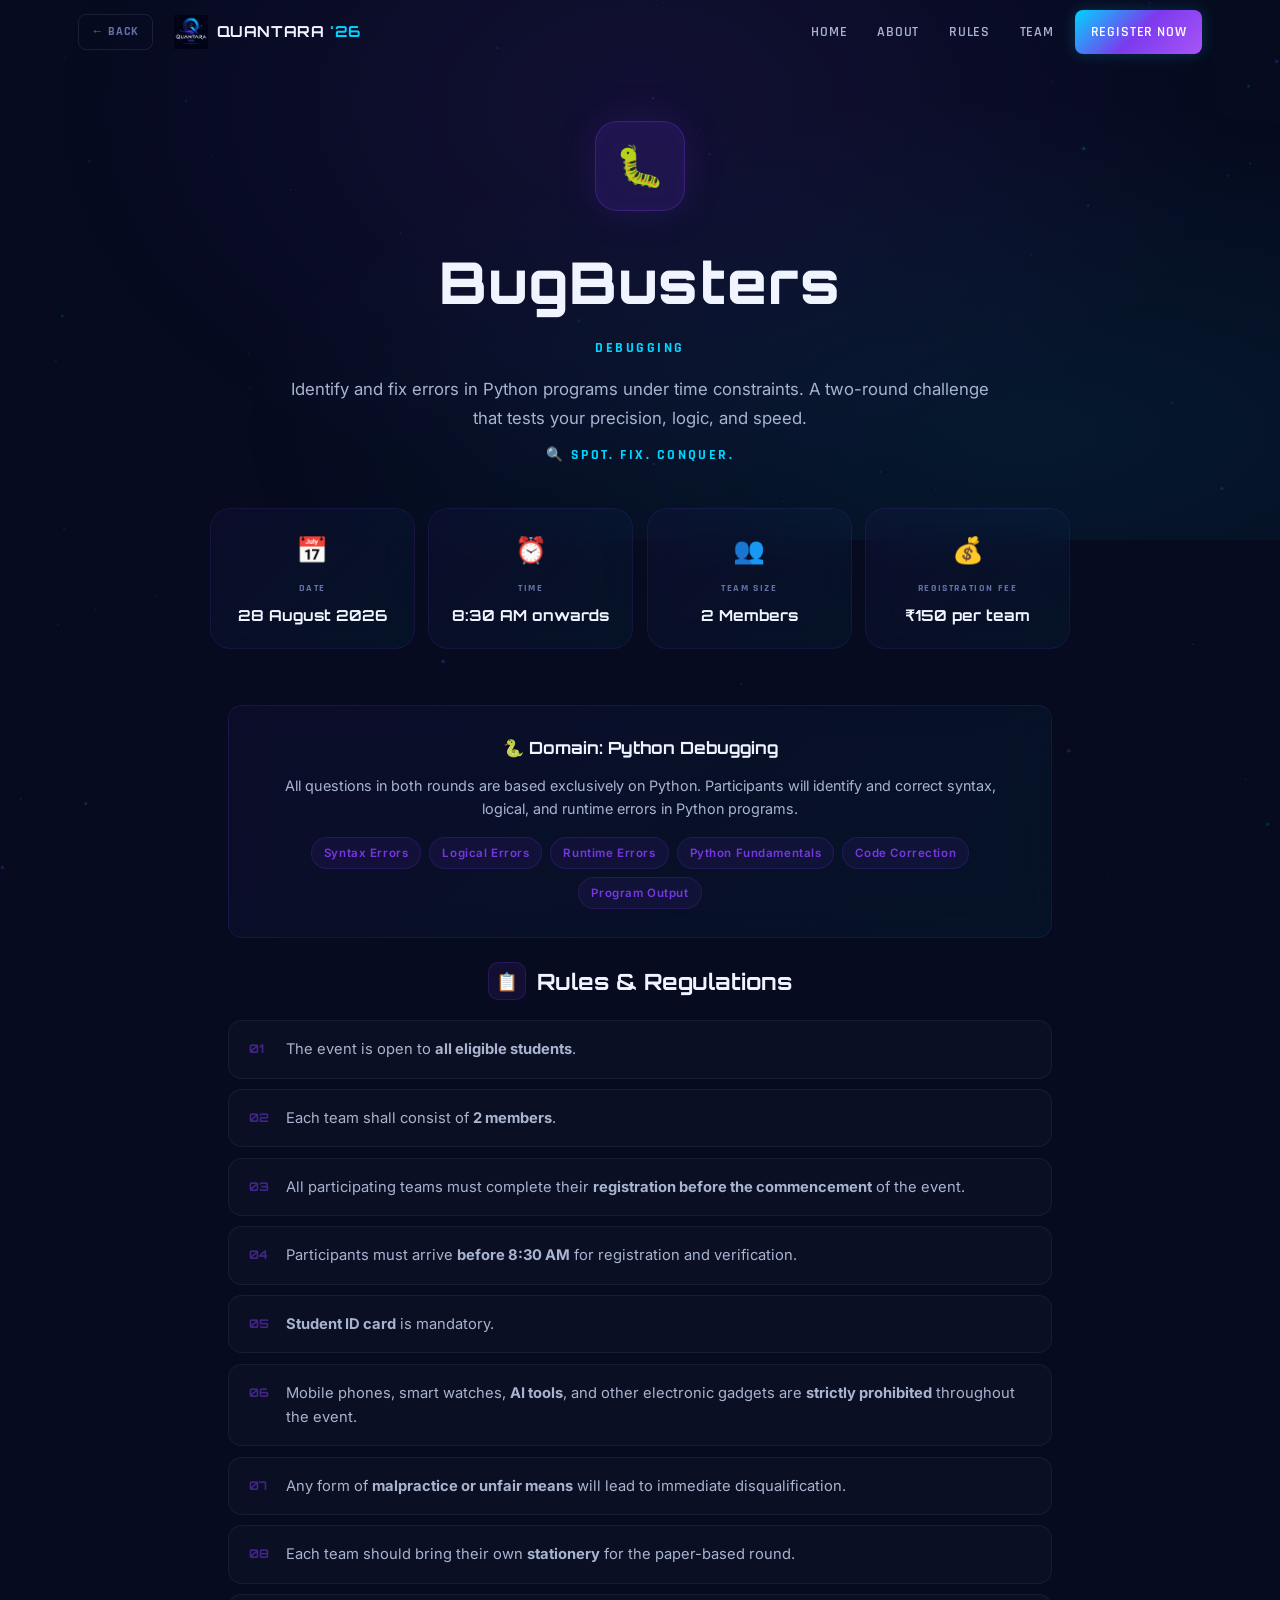
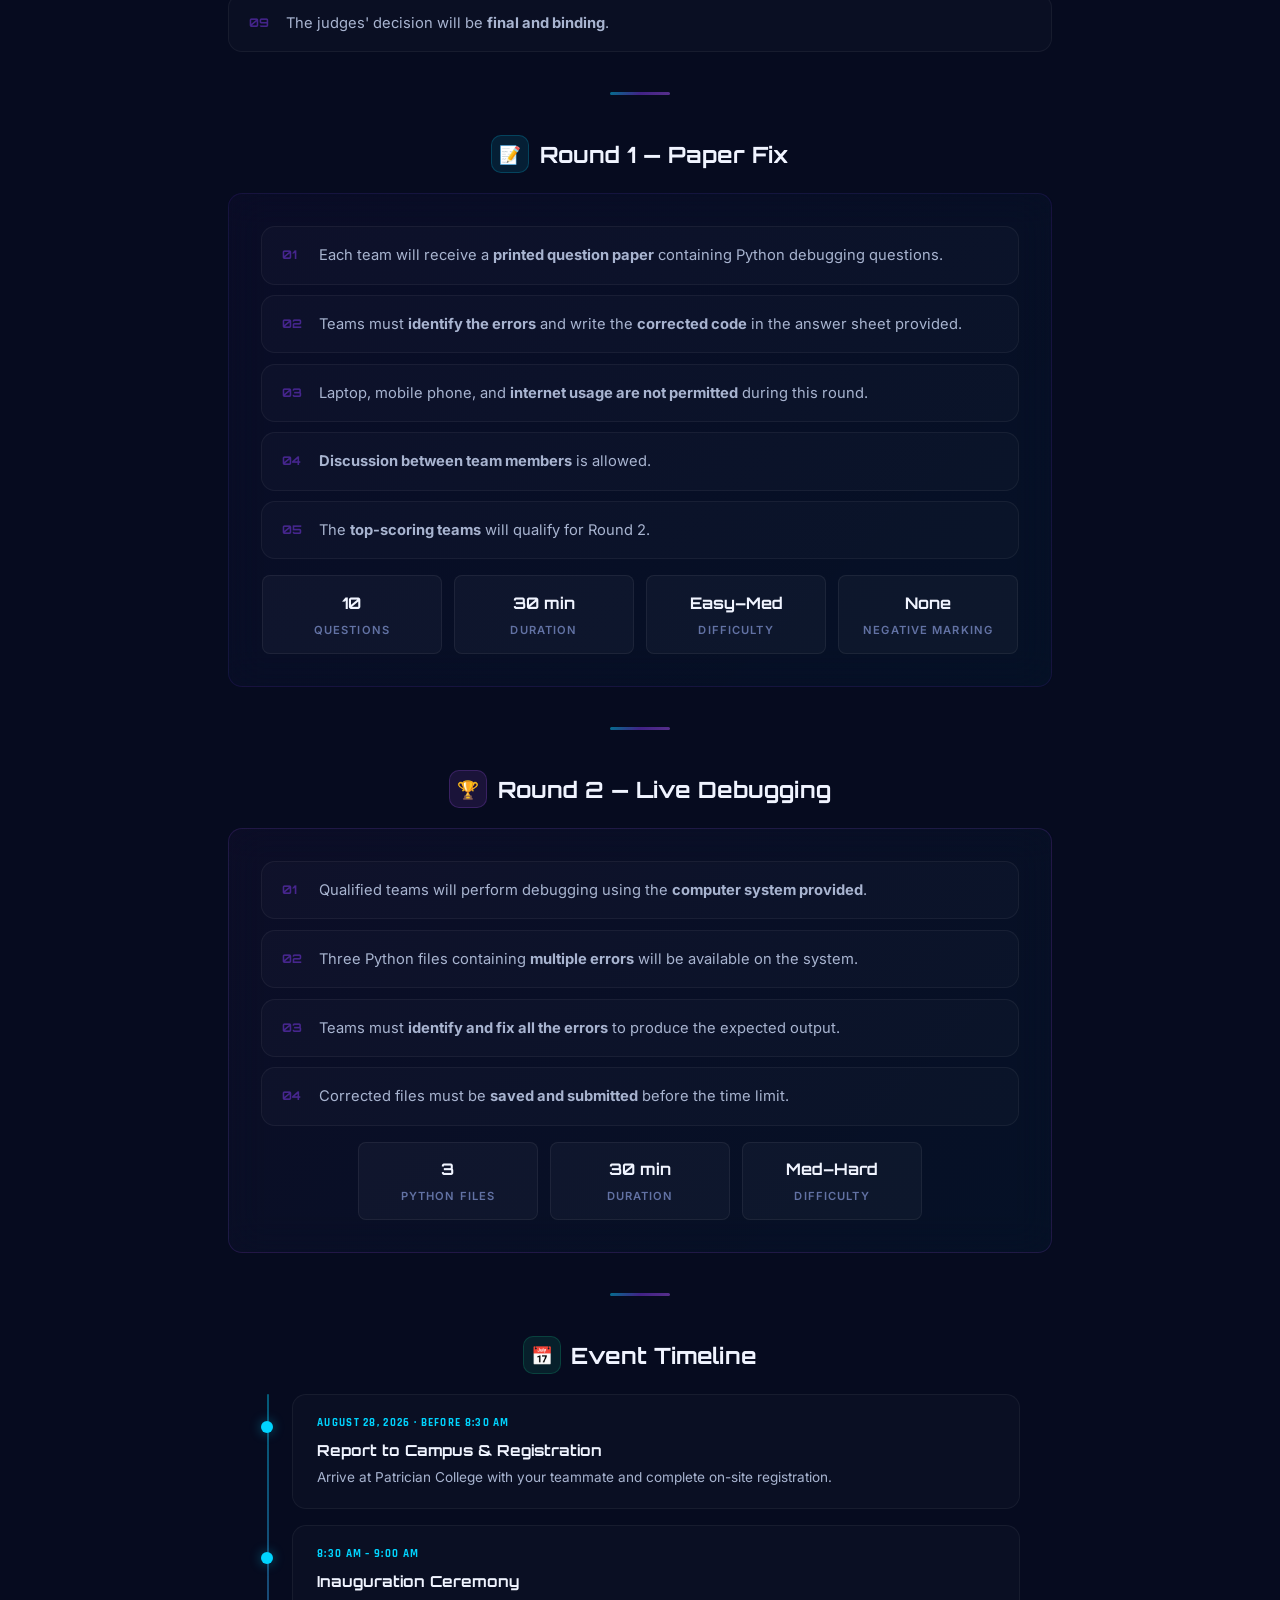
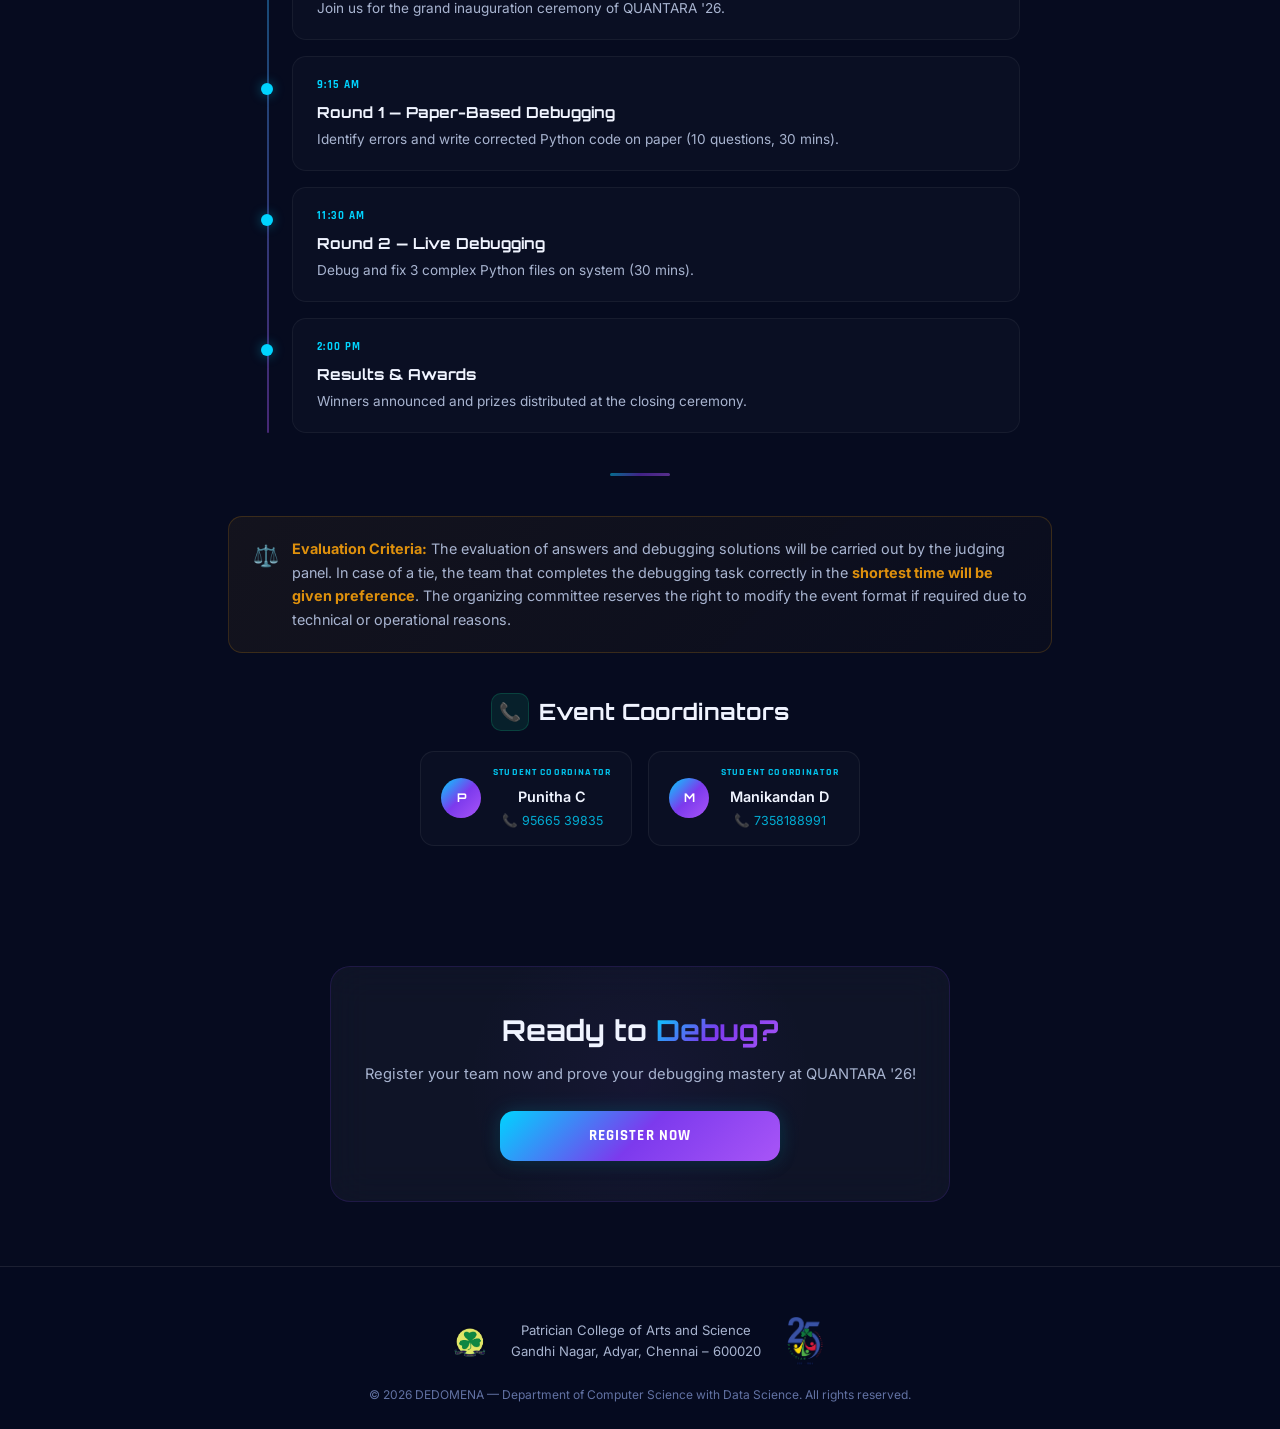
==== commit 2a82af17: "event rules updated" ====
--- a/Events/debugging.html
+++ b/Events/debugging.html
@@ -390,11 +390,13 @@
       opacity: 0.5;
     }
 
-    /* ── Mobile adjustments ── */
-    @media (max-width: 600px) {
+    /* ── Tablet/Mobile adjustments ── */
+    @media (max-width: 1024px) {
       .quick-info-grid {
         grid-template-columns: repeat(2, 1fr);
       }
+    }
+    @media (max-width: 600px) {
       .coord-strip {
         flex-direction: column;
         align-items: center;
--- a/style.css
+++ b/style.css
@@ -533,6 +533,17 @@
   color:var(--text-secondary);
   display:flex;align-items:center;justify-content:center;
   gap:0.5rem;text-align:center;
+}
+@media (min-width: 641px) and (max-width: 1024px) {
+  .why-grid {
+    flex-direction: column;
+    align-items: center;
+  }
+  .why-item {
+    flex: 0 0 auto;
+    width: 100%;
+    max-width: 420px;
+  }
 }
 
 /* ============================================
@@ -1087,7 +1098,7 @@
 
   /* General Instructions */
   .rules-wrapper{padding:1.25rem}
-  .rules-banner{flex-direction:column;gap:0.75rem;padding:1rem}
+  .rules-banner{flex-direction:column;gap:0.75rem;padding:1rem;align-items:center;text-align:center}
   .rules-banner-icon{font-size:1.6rem}
   .general-rules-section .rules-list li{padding:0.85rem 0.75rem 0.85rem 2.8rem;font-size:0.85rem}
   .general-rules-section .rules-list li::before{left:0.5rem;font-size:0.7rem}
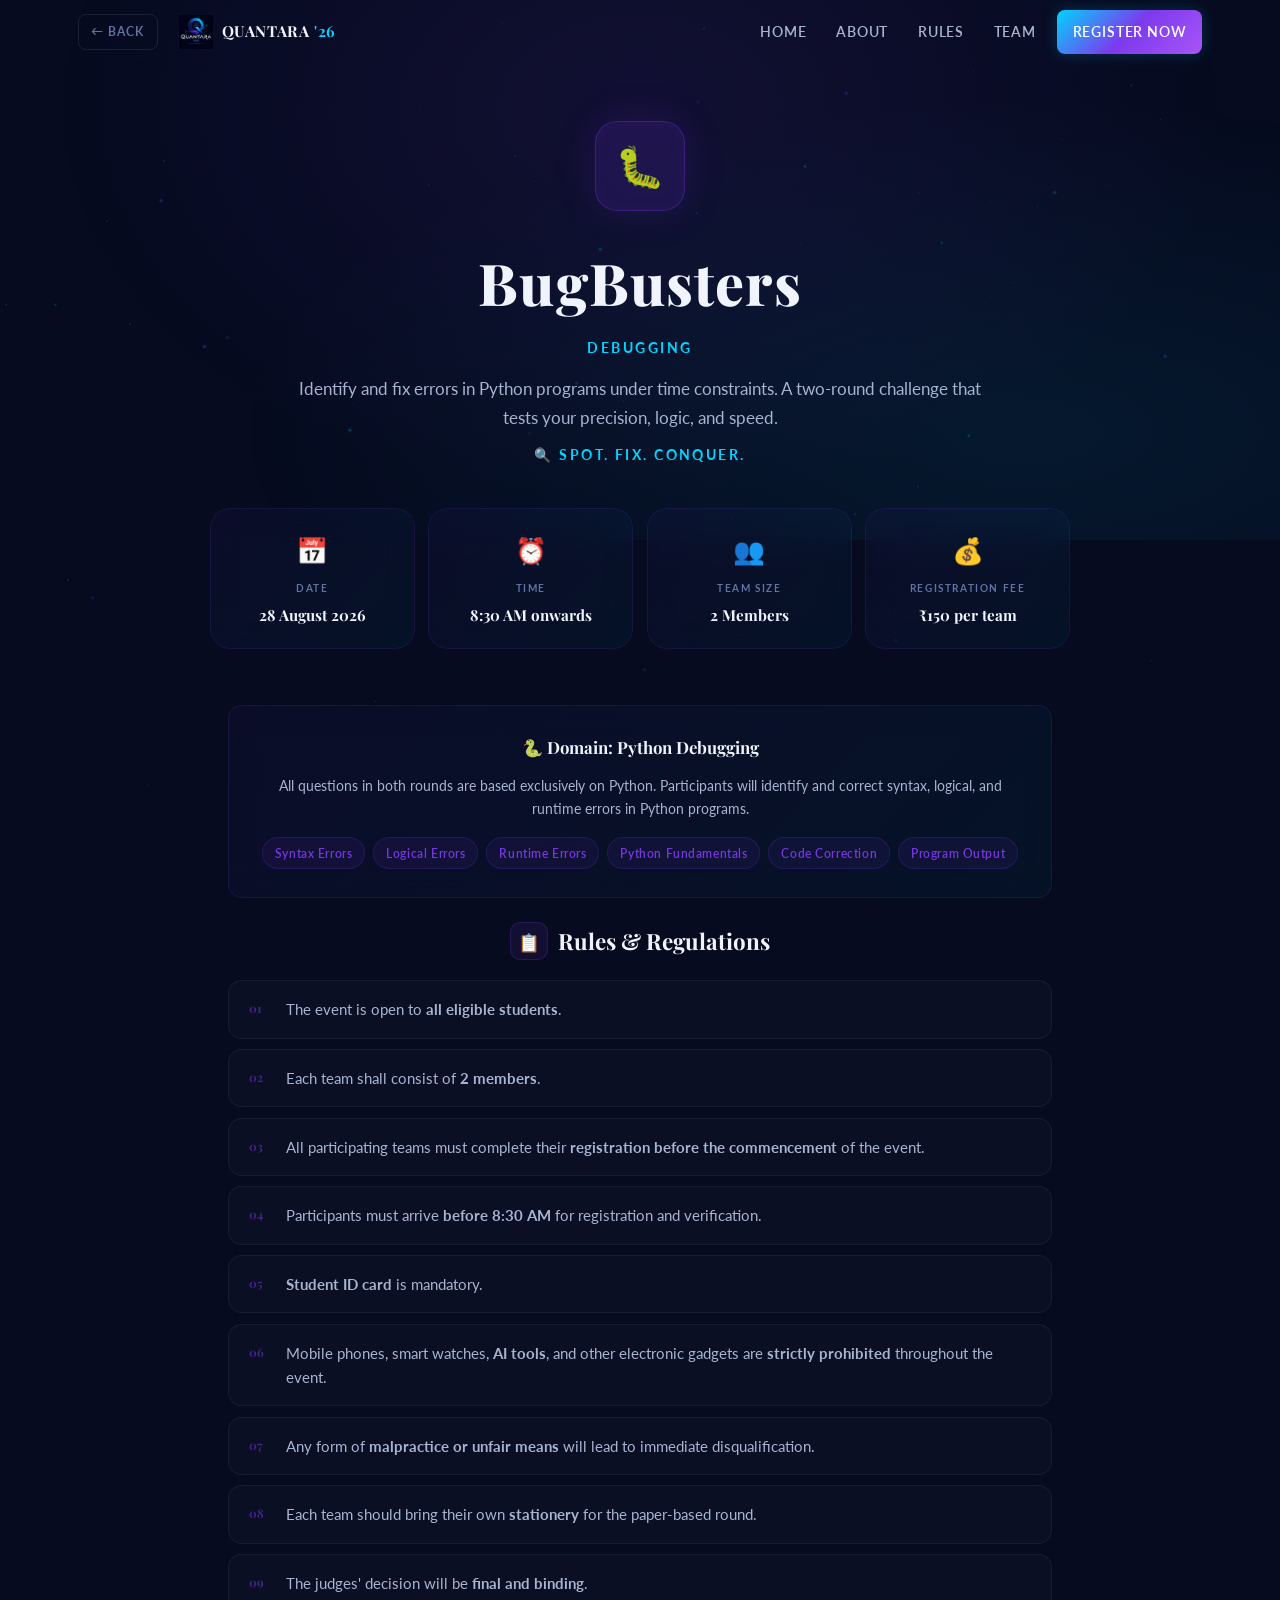
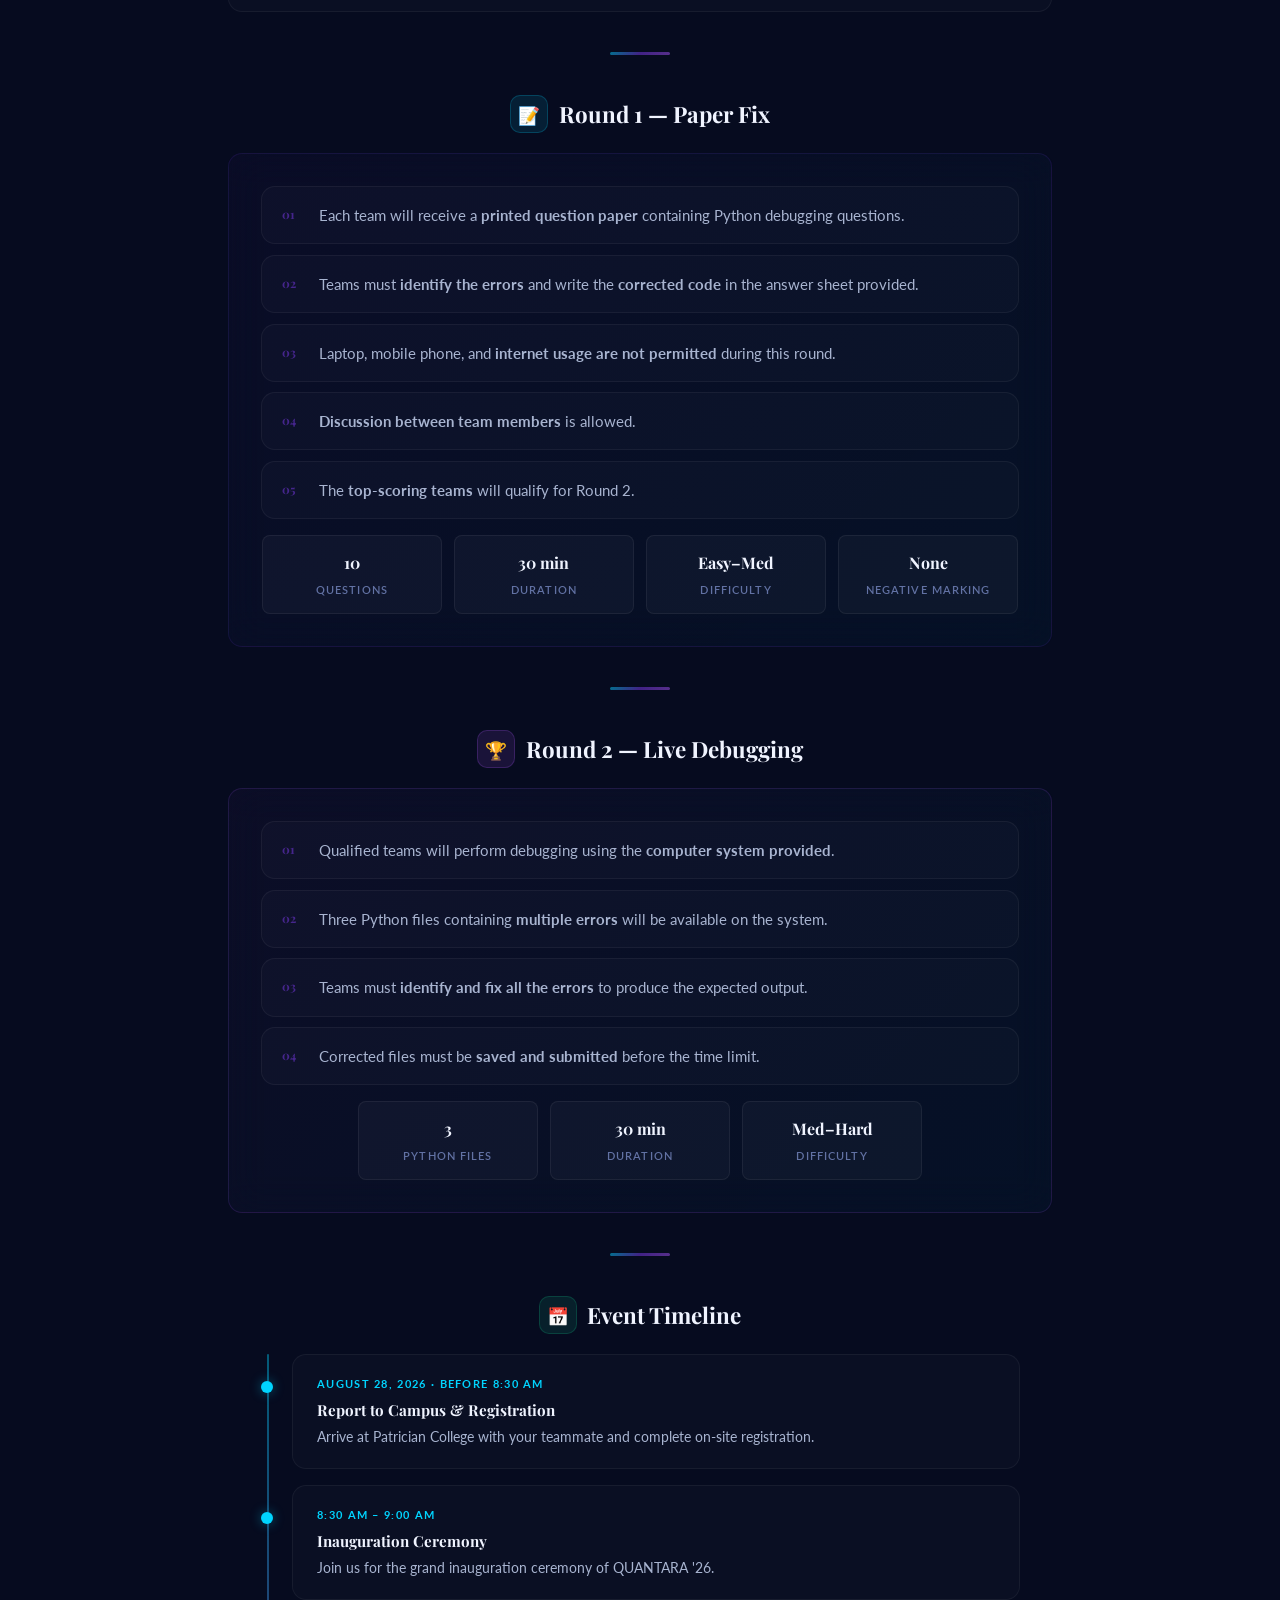
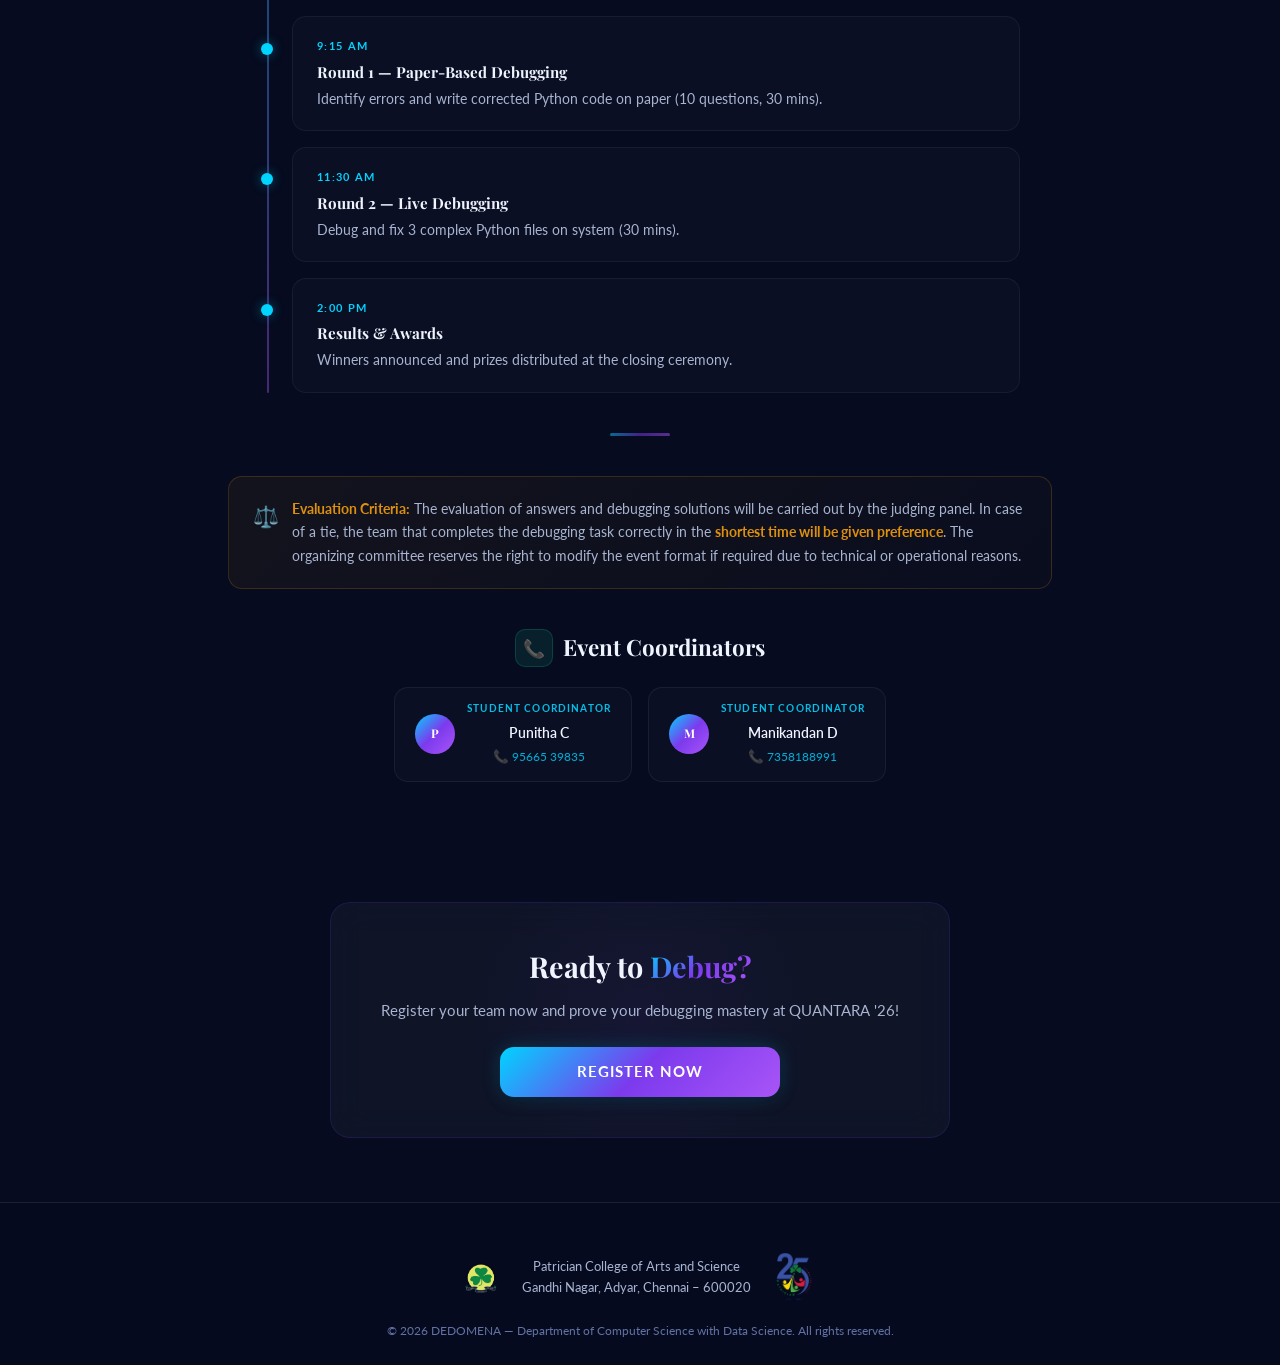
==== commit 63f6b4b9: "Major bugs are fixed and font size changed" ====
--- a/Events/debugging.html
+++ b/Events/debugging.html
@@ -7,7 +7,7 @@
   <meta name="description" content="Complete rule book for BugBusters — Debugging at QUANTARA '26. Rounds, marking scheme, Python debugging details and more." />
   <link rel="preconnect" href="https://fonts.googleapis.com" />
   <link rel="preconnect" href="https://fonts.gstatic.com" crossorigin />
-  <link href="https://fonts.googleapis.com/css2?family=Orbitron:wght@400;500;600;700;800;900&family=Inter:wght@300;400;500;600;700&family=Rajdhani:wght@400;500;600;700&display=swap" rel="stylesheet" />
+  <link href="https://fonts.googleapis.com/css2?family=Lato:wght@300;400;700&family=Playfair+Display:wght@400;500;600;700&display=swap" rel="stylesheet" />
   <link rel="icon" type="image/png" href="../logos/quantara-logo.png" />
   <link rel="stylesheet" href="../style.css" />
   <style>
--- a/style.css
+++ b/style.css
@@ -28,9 +28,9 @@
   --shadow-purple:  0 0 40px rgba(124,58,237,0.2);
   --shadow-card:    0 8px 32px rgba(0,0,0,0.45);
 
-  --font-heading: 'Orbitron', monospace;
-  --font-sub:     'Rajdhani', sans-serif;
-  --font-body:    'Inter', sans-serif;
+  --font-heading: 'Playfair Display', serif;
+  --font-sub:     'Lato', sans-serif;
+  --font-body:    'Lato', sans-serif;
 
   --radius-sm:  8px;
   --radius-md:  14px;
@@ -500,8 +500,9 @@
   color:var(--text-muted);
 }
 
-.about-cards{display:grid;grid-template-columns:1fr 1fr;gap:0.85rem}
+.about-cards{display:flex;flex-wrap:wrap;justify-content:center;gap:0.85rem}
 .info-card{
+  flex: 1 1 calc(33.333% - 0.85rem); min-width: 200px;
   display:flex;align-items:center;gap:0.75rem;padding:0.85rem 1.25rem;height:100%;
   transition: border-color 0.3s ease;
 }
@@ -515,7 +516,58 @@
   letter-spacing:0.12em;text-transform:uppercase;color:var(--cyan);
   opacity:0.9; margin-bottom: 0.15rem;
 }
-.info-value{font-size:0.9rem;font-weight:600;color:var(--text-primary)}
+.info-value{font-size:0.9rem;font-weight:600;color:var(--text-primary);white-space:nowrap;}
+
+
+
+/* Eligibility Boxes */
+.eligibility-box-list {
+  display: flex;
+  flex-direction: column;
+  gap: 1rem;
+  margin: 2rem auto;
+  max-width: 560px;
+  text-align: left;
+}
+.eligibility-box {
+  display: flex;
+  gap: 1rem;
+  align-items: center;
+  padding: 1rem 1.2rem;
+  border-radius: var(--radius-md);
+  transition: transform var(--t-base) var(--ease), border-color var(--t-base) var(--ease), box-shadow var(--t-base) var(--ease);
+}
+.eligibility-box:hover {
+  transform: translateY(-3px);
+  border-color: rgba(0, 212, 255, 0.3);
+  box-shadow: var(--shadow-cyan);
+}
+.eligibility-box-icon {
+  font-size: 1.8rem;
+  flex-shrink: 0;
+  filter: drop-shadow(0 0 10px rgba(124, 58, 237, 0.4));
+}
+.eligibility-box-text {
+  font-size: 1.1rem;
+  color: var(--text-primary);
+  line-height: 1.5;
+}
+.eligibility-box-text strong {
+  color: var(--cyan);
+}
+
+@media (max-width: 768px) {
+  .eligibility-box {
+    padding: 1rem 1.2rem;
+    gap: 1rem;
+  }
+  .eligibility-box-icon {
+    font-size: 1.5rem;
+  }
+  .eligibility-box-text {
+    font-size: 0.95rem;
+  }
+}
 
 /* Why participate */
 .why-participate{margin-top:0.5rem}
@@ -1058,8 +1110,8 @@
 
   /* About */
   .about-grid{gap:1.75rem}
-  .about-cards{grid-template-columns:1fr}
-  .info-card{flex-direction:column;text-align:center;gap:0.5rem;padding:1.5rem 1rem;}
+  .about-cards{flex-direction:column;gap:0.65rem; align-items:center;}
+  .info-card{flex-direction:column;text-align:center;gap:0.4rem;padding:1rem 0.75rem; width: 100%; max-width: 320px;}
   .info-content{align-items:center;}
   .about-highlights{gap:1.25rem}
   .highlight-number{font-size:2rem}
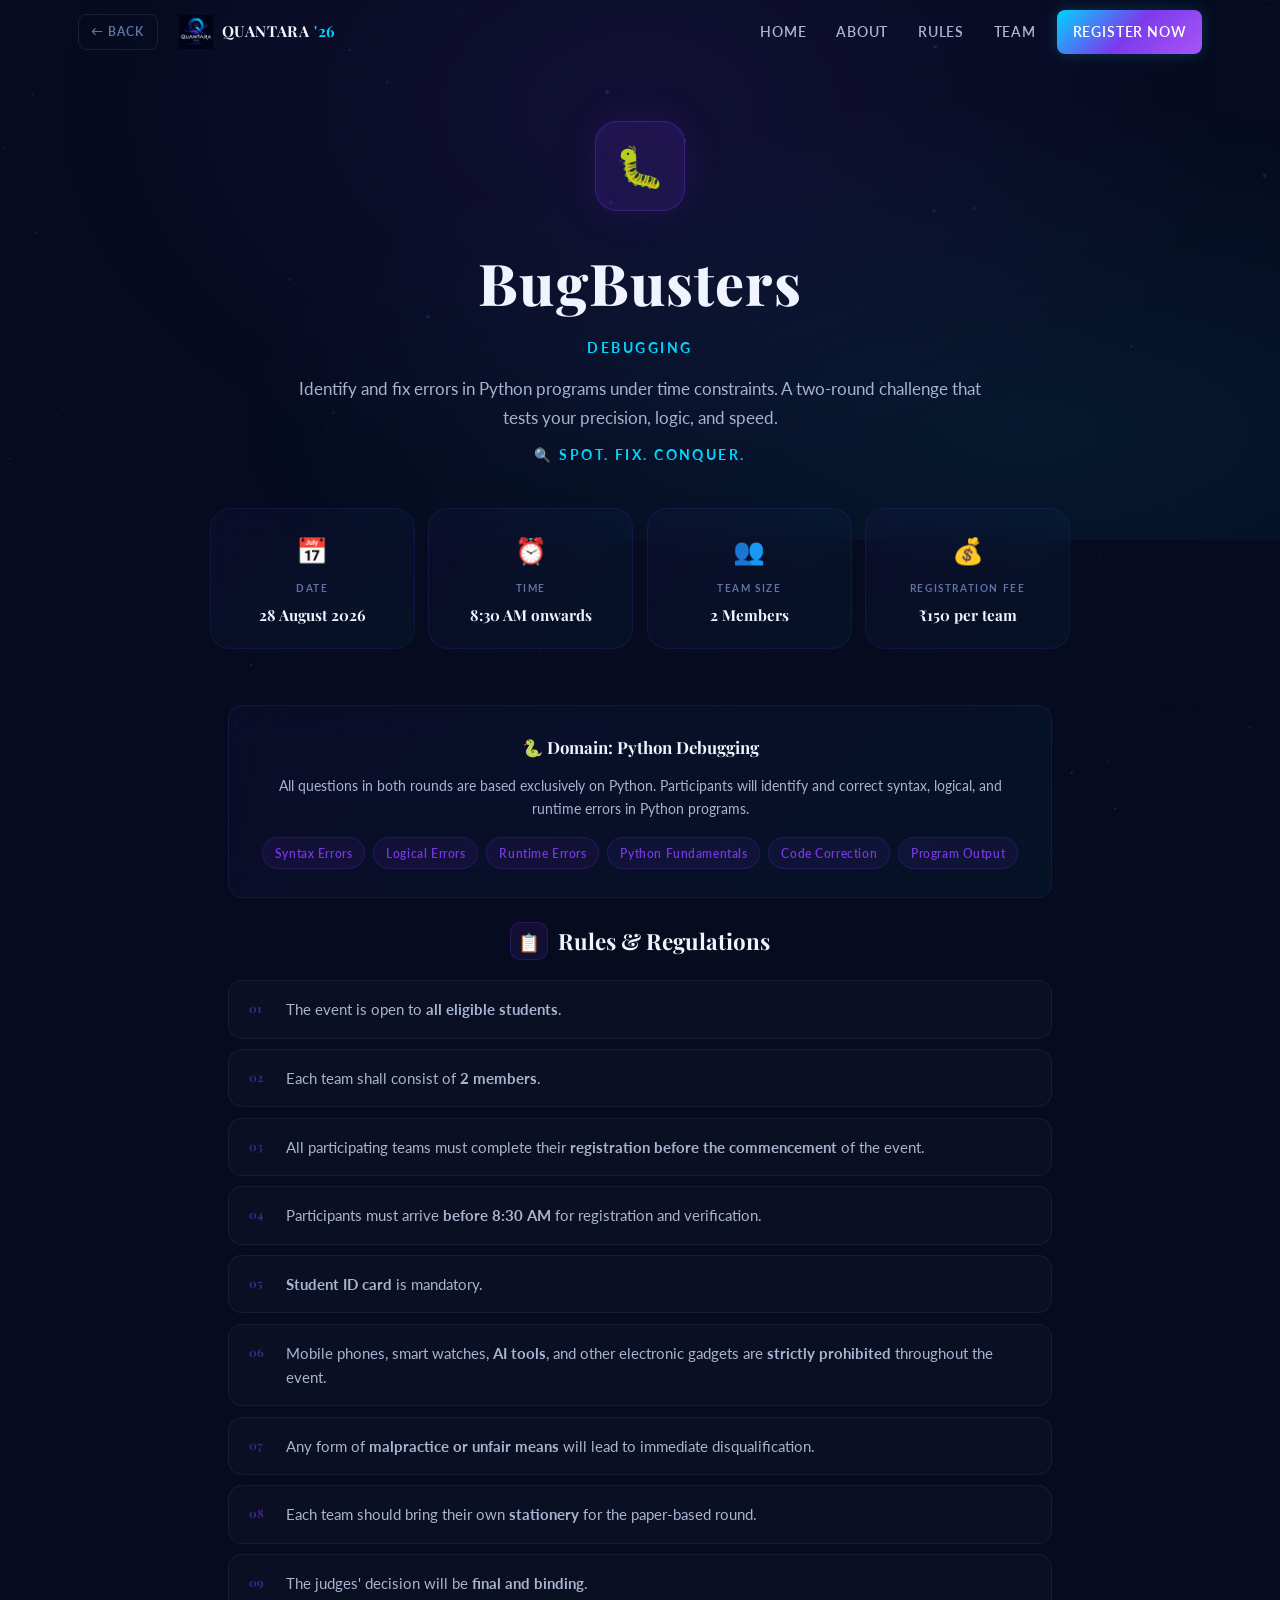
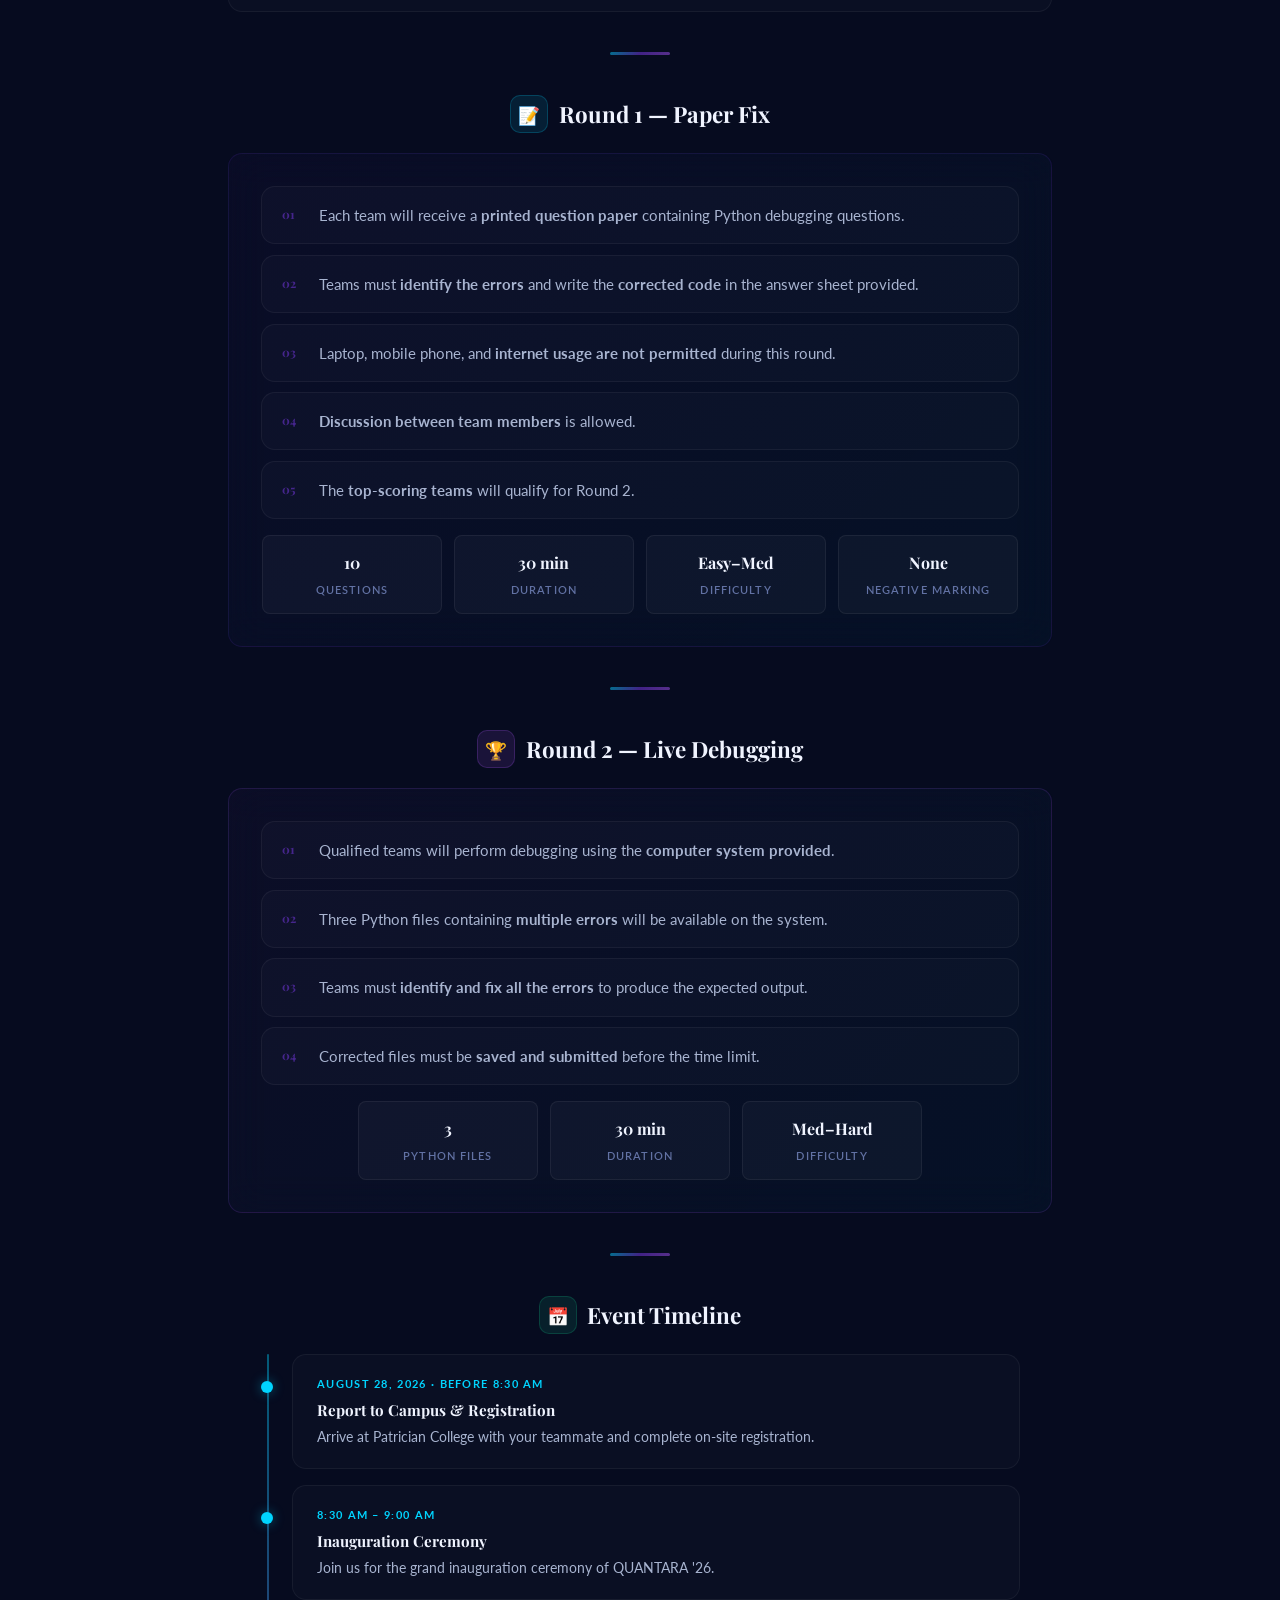
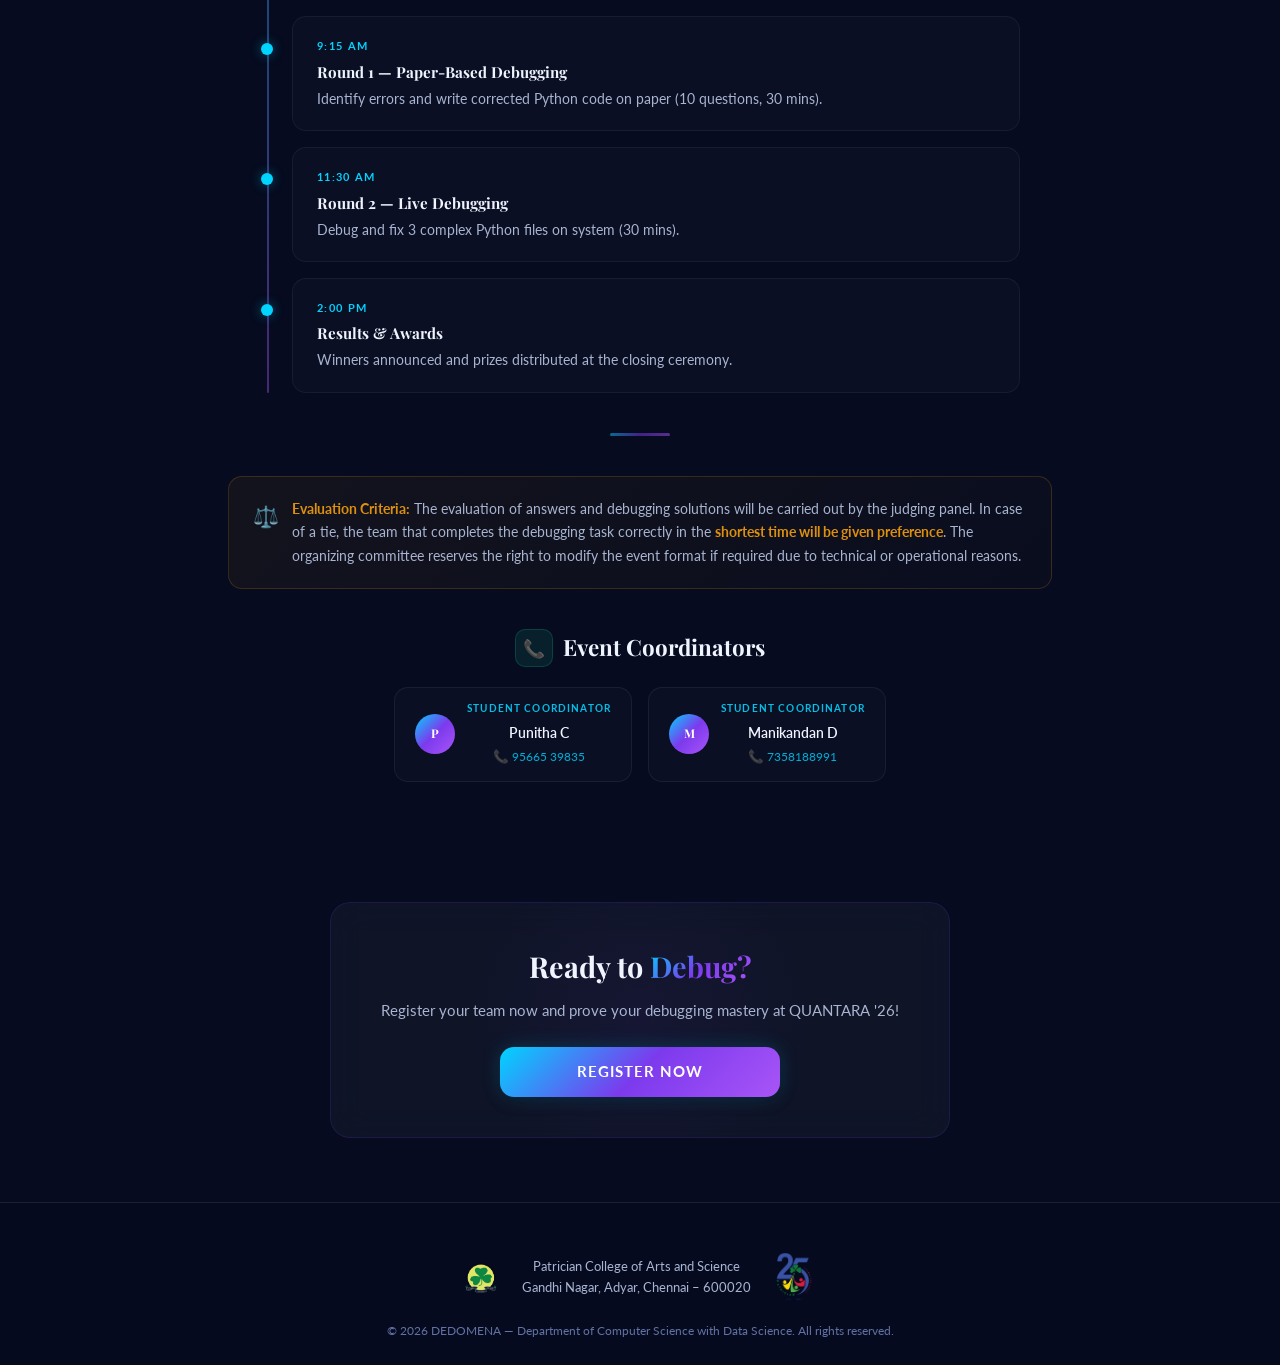
==== commit f8f31614: "gtag and meta tag added" ====
--- a/Events/debugging.html
+++ b/Events/debugging.html
@@ -3,6 +3,15 @@
 <head>
   <meta charset="UTF-8" />
   <meta name="viewport" content="width=device-width, initial-scale=1.0" />
+  <meta name="google-site-verification" content="fx8BMz5oez5cr_twXdx6aqCPkj9SNU-4wcla9HkwSNA" />
+  <!-- Google tag (gtag.js) -->
+  <script async src="https://www.googletagmanager.com/gtag/js?id=G-M27L7E10VC"></script>
+  <script>
+    window.dataLayer = window.dataLayer || [];
+    function gtag(){dataLayer.push(arguments);}
+    gtag('js', new Date());
+    gtag('config', 'G-M27L7E10VC');
+  </script>
   <title>BugBusters — Debugging | QUANTARA '26</title>
   <meta name="description" content="Complete rule book for BugBusters — Debugging at QUANTARA '26. Rounds, marking scheme, Python debugging details and more." />
   <link rel="preconnect" href="https://fonts.googleapis.com" />
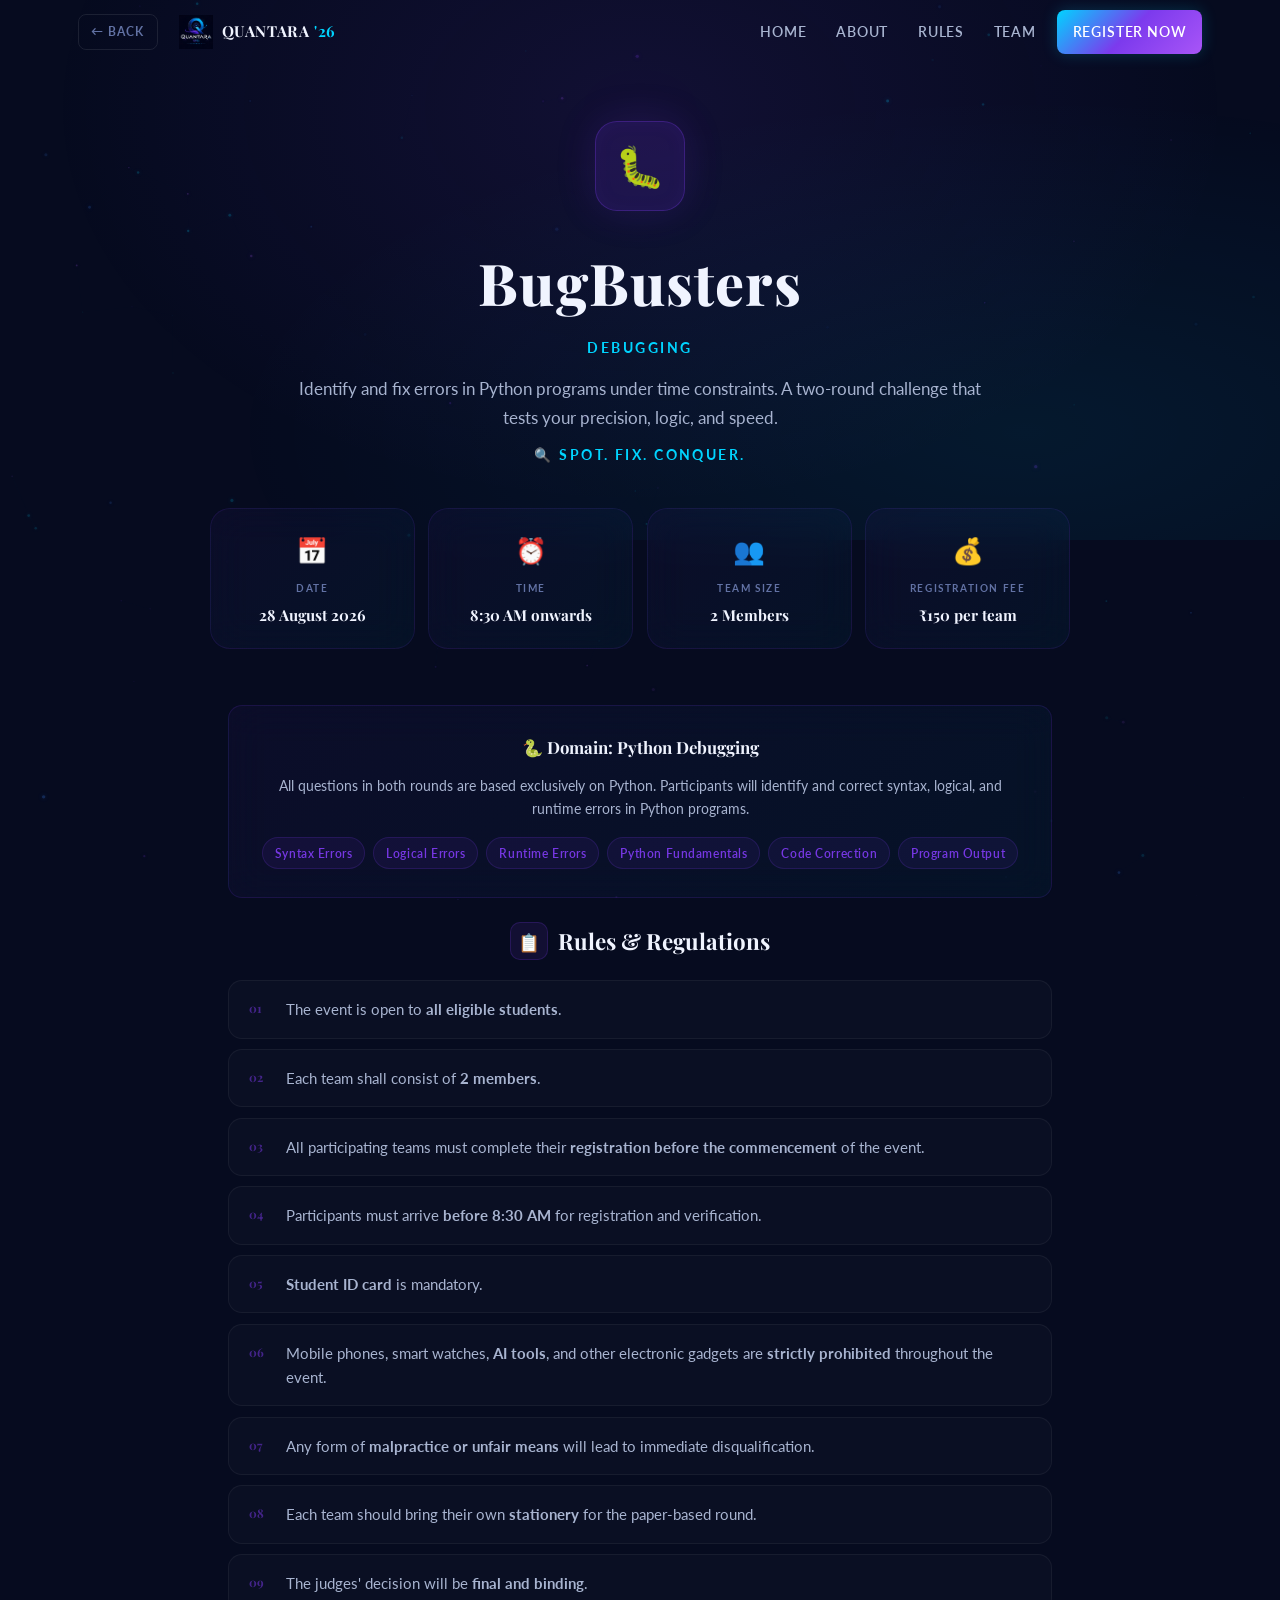
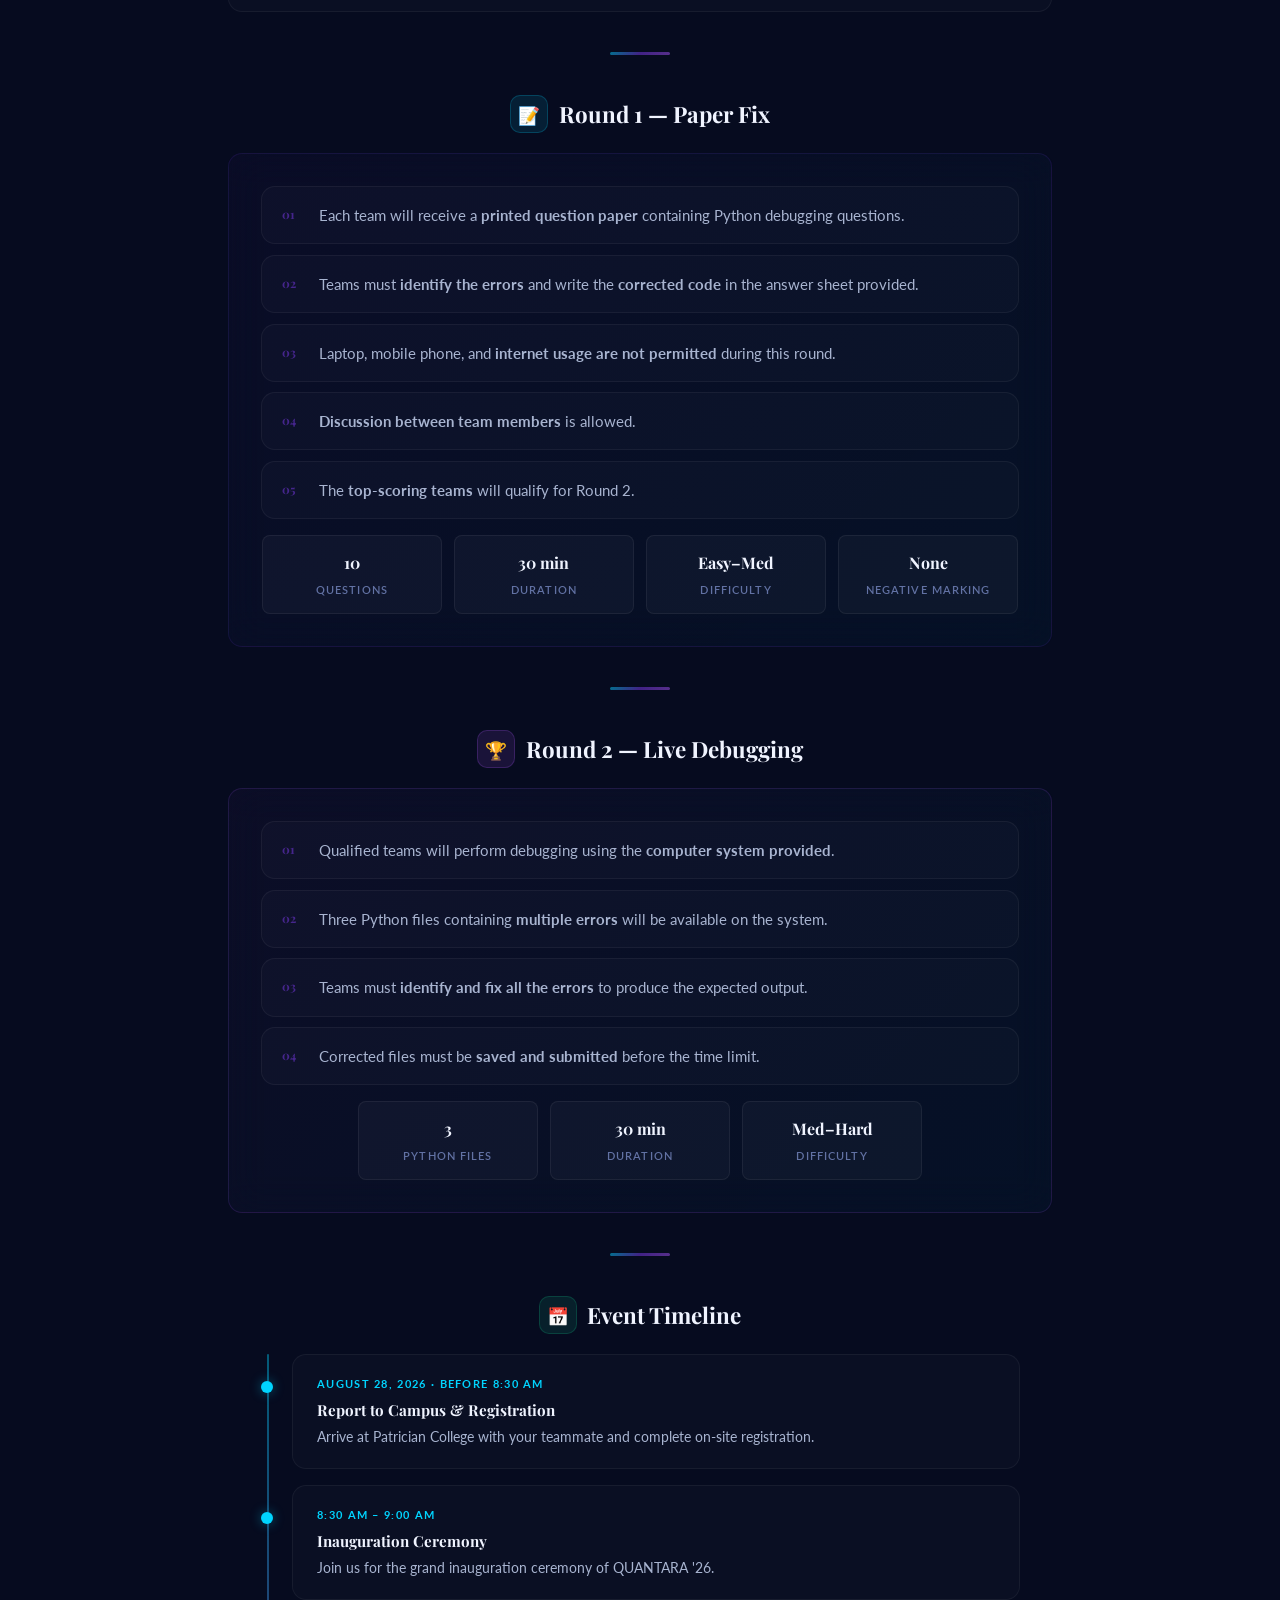
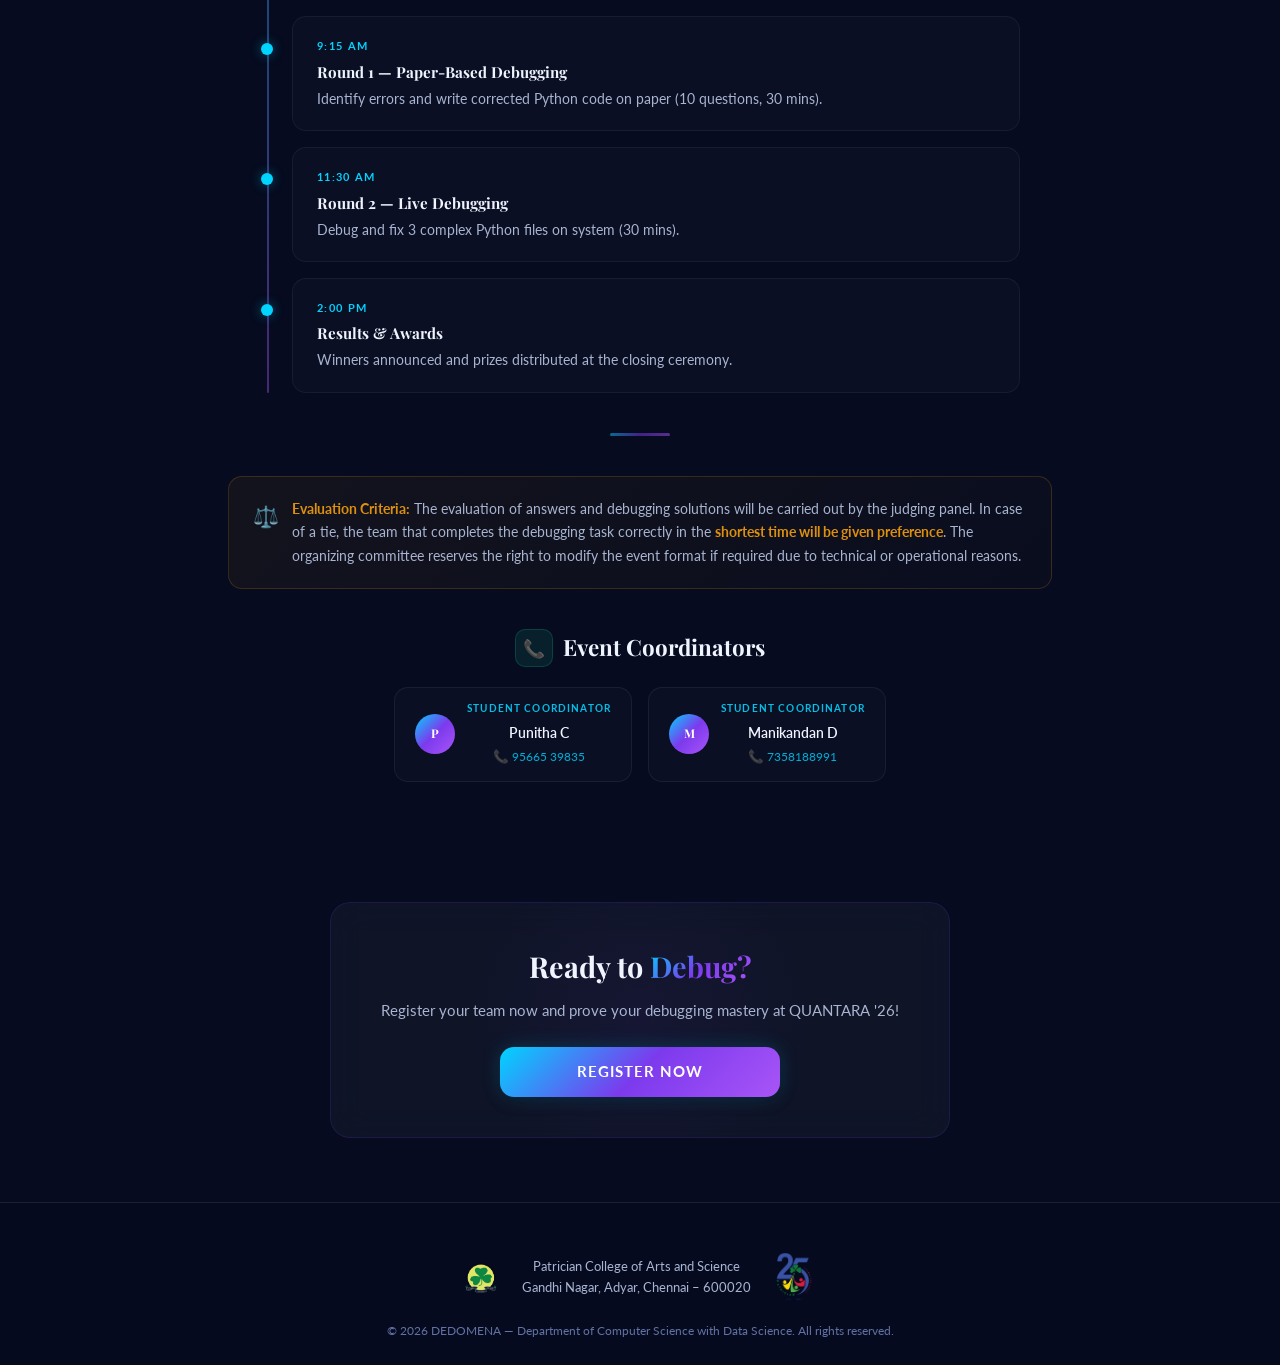
==== commit 06f94eae: "title updated" ====
--- a/Events/debugging.html
+++ b/Events/debugging.html
@@ -12,7 +12,7 @@
     gtag('js', new Date());
     gtag('config', 'G-M27L7E10VC');
   </script>
-  <title>BugBusters — Debugging | QUANTARA '26</title>
+  <title>BugBusters — Debugging Challenge | Rounds, Rules & Marking Scheme | QUANTARA '26</title>
   <meta name="description" content="Complete rule book for BugBusters — Debugging at QUANTARA '26. Rounds, marking scheme, Python debugging details and more." />
   <link rel="preconnect" href="https://fonts.googleapis.com" />
   <link rel="preconnect" href="https://fonts.gstatic.com" crossorigin />
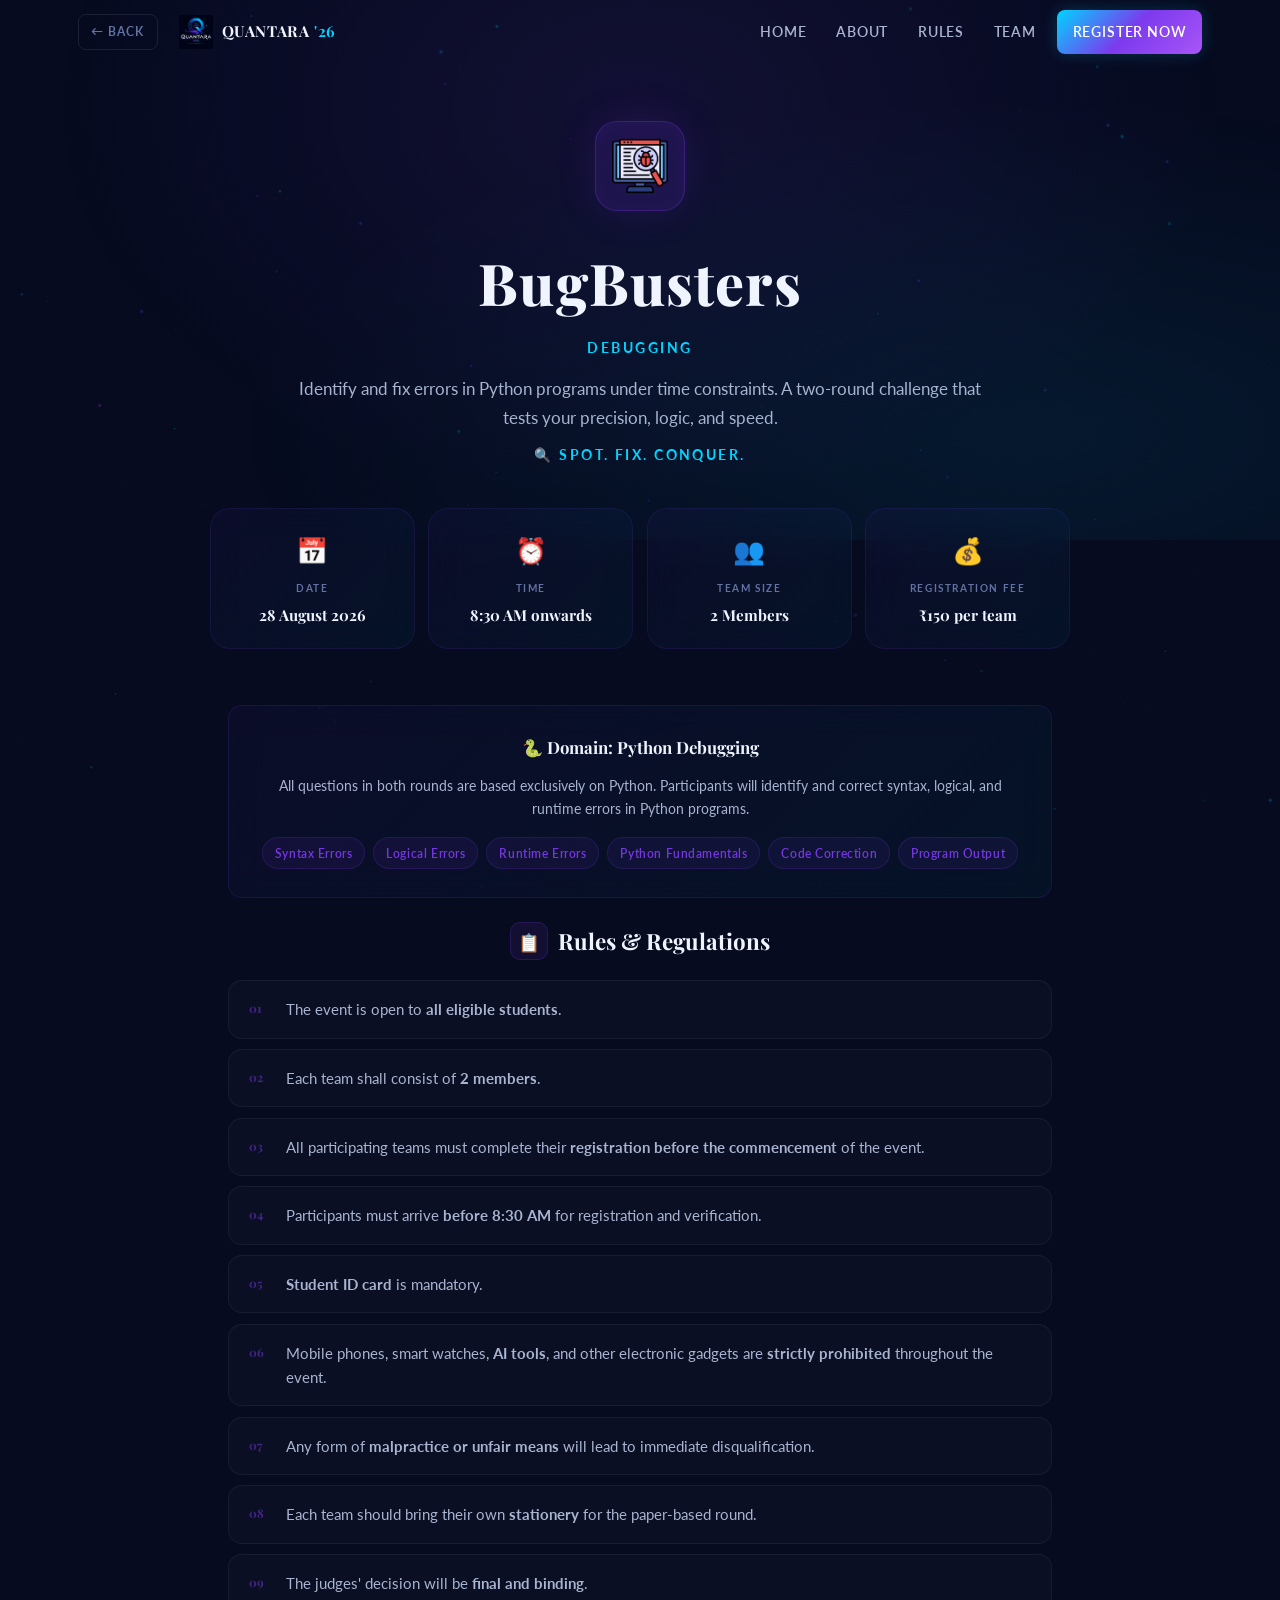
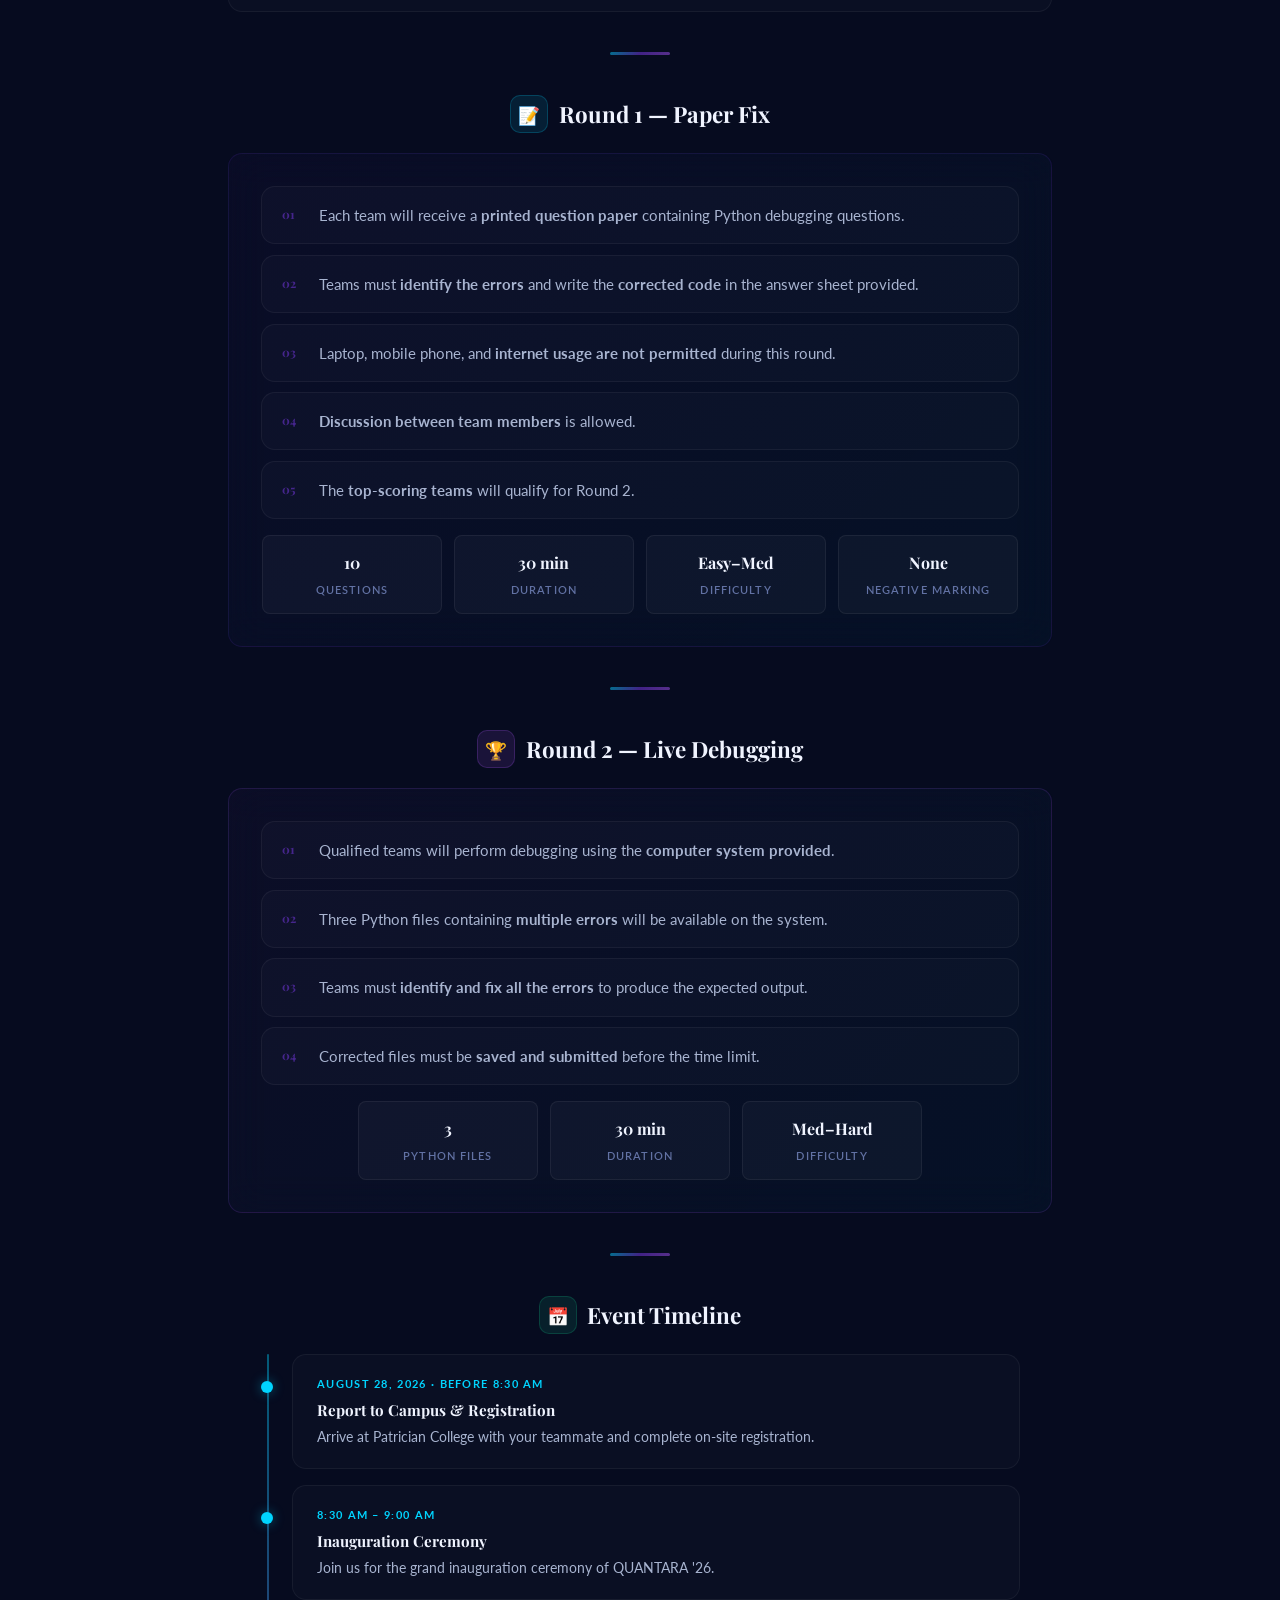
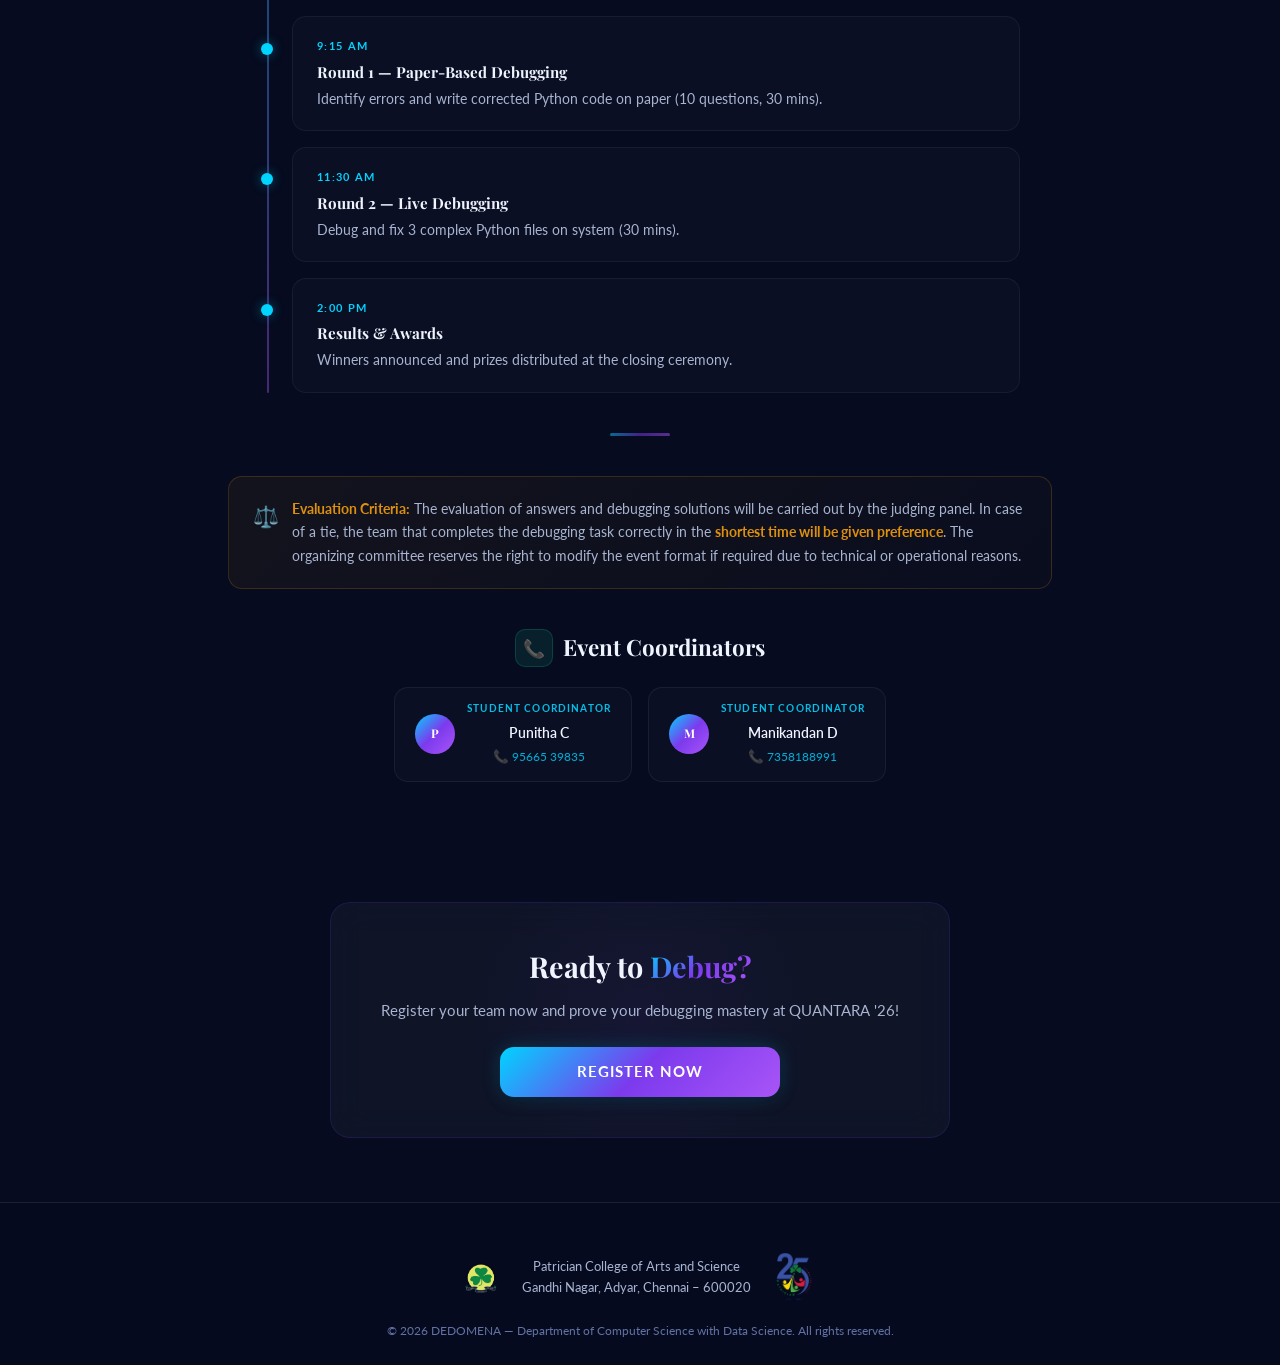
==== commit 33a57bc5: "Logo updated" ====
--- a/Events/debugging.html
+++ b/Events/debugging.html
@@ -45,6 +45,7 @@
       z-index: 1;
       max-width: 720px;
     }
+    .event-hero-icon-img { width: 56px; height: 56px; object-fit: contain; }
     .event-hero-icon {
       width: 90px; height: 90px;
       border-radius: 22px;
@@ -454,7 +455,7 @@
   <!-- ========== HERO ========== -->
   <section class="event-page-hero">
     <div class="event-hero-content">
-      <div class="event-hero-icon">🐛</div>
+      <div class="event-hero-icon"><img src="../logos/debugging.png" alt="BugBusters" class="event-hero-icon-img" /></div>
       <h1 class="event-hero-title">BugBusters</h1>
       <p class="event-hero-subtitle">Debugging</p>
       <p class="event-hero-desc">Identify and fix errors in Python programs under time constraints. A two-round challenge that tests your precision, logic, and speed.</p>
--- a/style.css
+++ b/style.css
@@ -609,6 +609,18 @@
   gap:1.25rem;
 }
 
+@media (min-width: 768px) {
+  .events-grid {
+    display: flex;
+    flex-wrap: wrap;
+    justify-content: center;
+  }
+  .events-grid > .event-card {
+    flex: 0 0 calc((100% - 3.75rem) / 4);
+    max-width: calc((100% - 3.75rem) / 4);
+  }
+}
+
 .event-card{
   padding:1.6rem;
   position:relative;overflow:hidden;
@@ -647,6 +659,11 @@
 }
 /* We'll use data attributes instead of color-mix for better compat */
 .event-icon{font-size:1.4rem}
+.event-icon-img {
+  width: 28px;
+  height: 28px;
+  object-fit: contain;
+}
 
 .event-number{
   font-family:var(--font-heading);
@@ -704,15 +721,7 @@
   box-shadow:0 0 16px rgba(0,212,255,0.2);
 }
 
-/* Center GenMind (7th/last event card) on desktop when alone on last row */
-@media(min-width:641px){
-  #event-genmind{
-    grid-column:1/-1;
-    max-width:380px;
-    margin:0 auto;
-    width:100%;
-  }
-}
+/* Removed GenMind specific centering as flexbox handles it on desktop */
 /* ============================================
    REGISTER SECTION
    ============================================ */
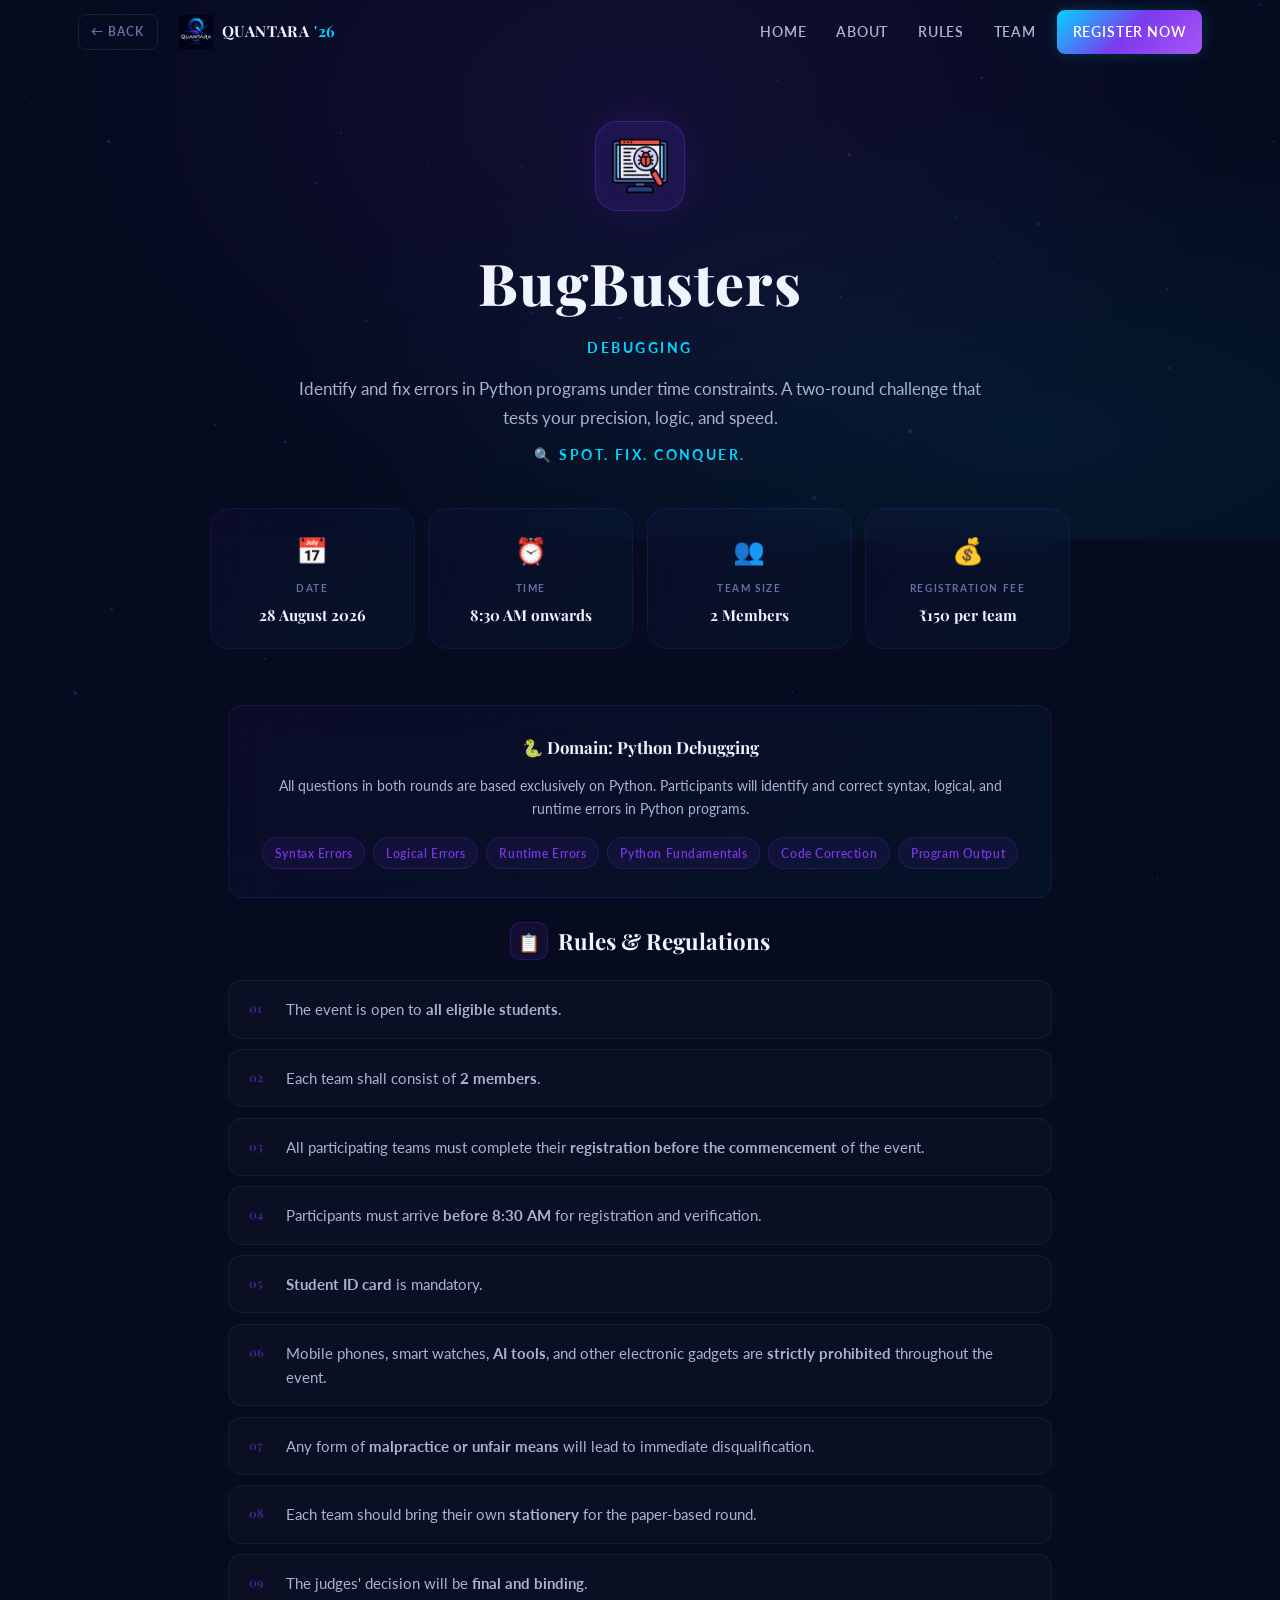
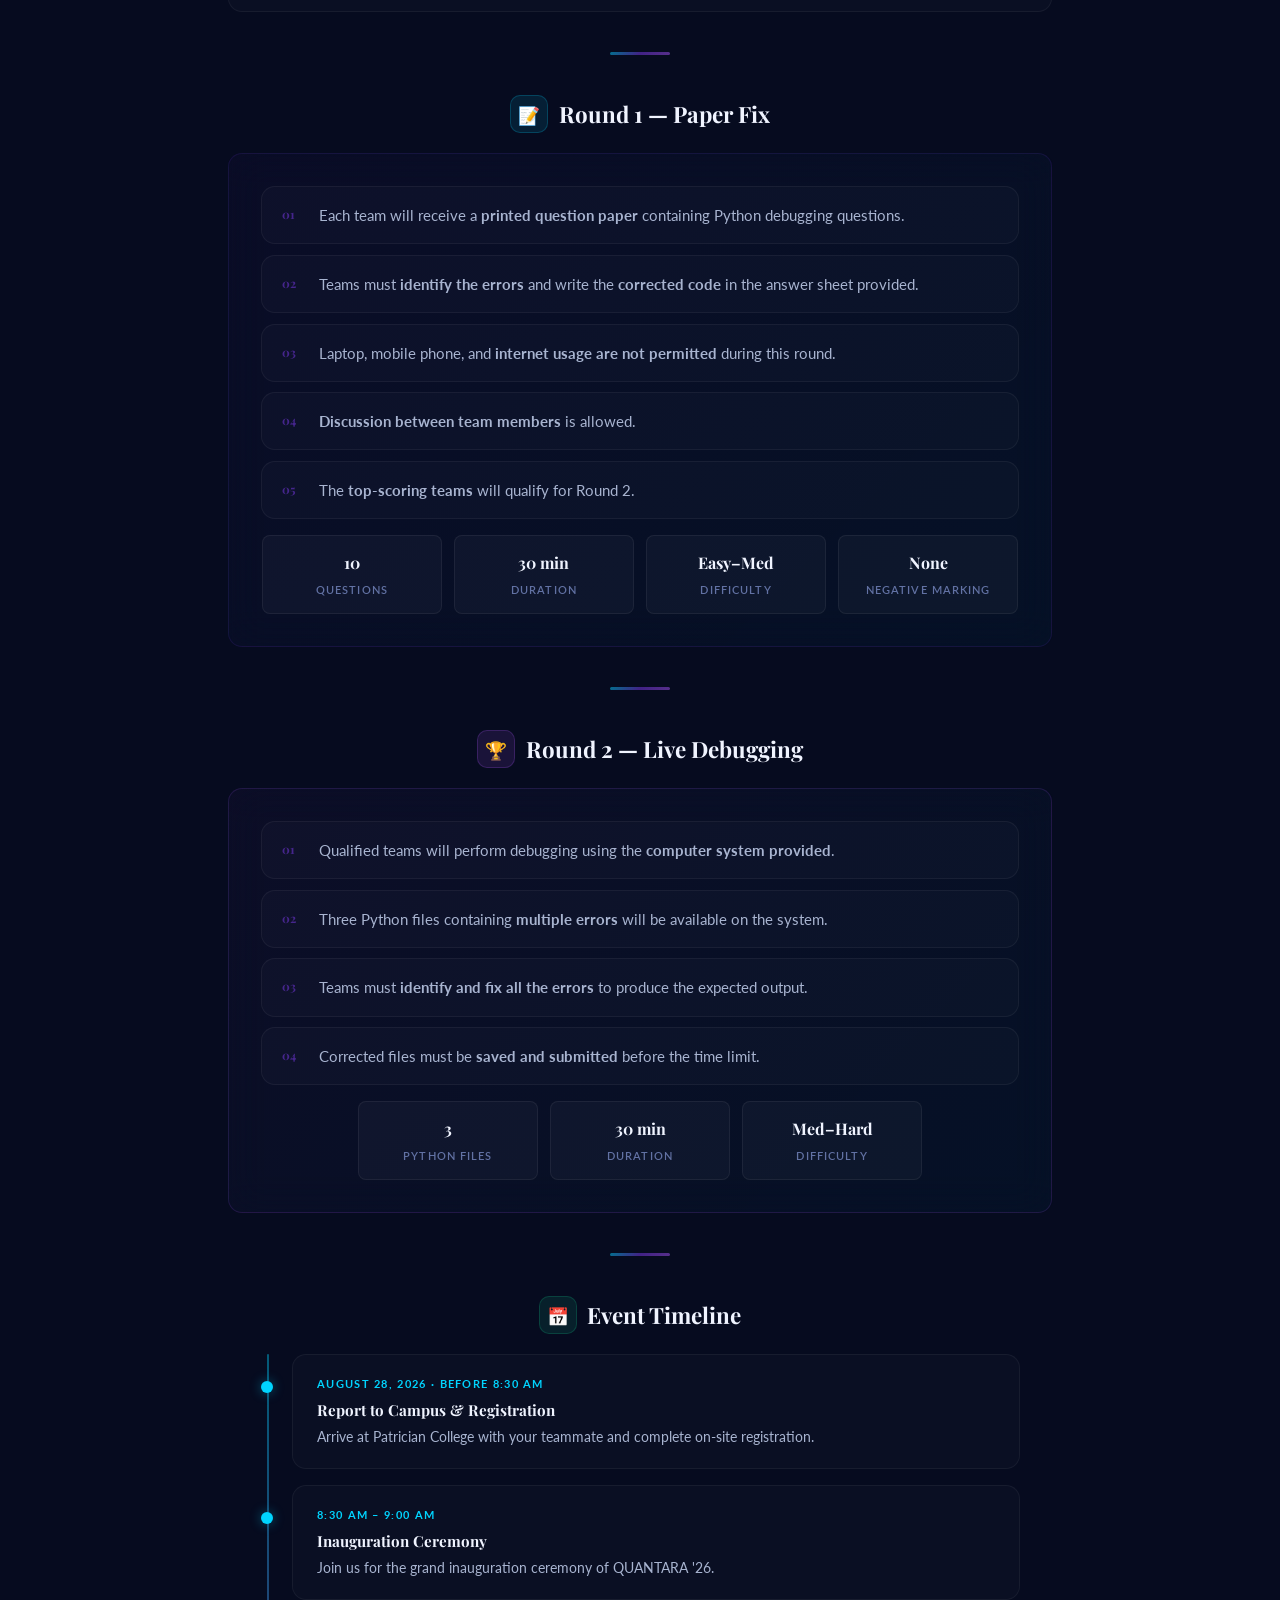
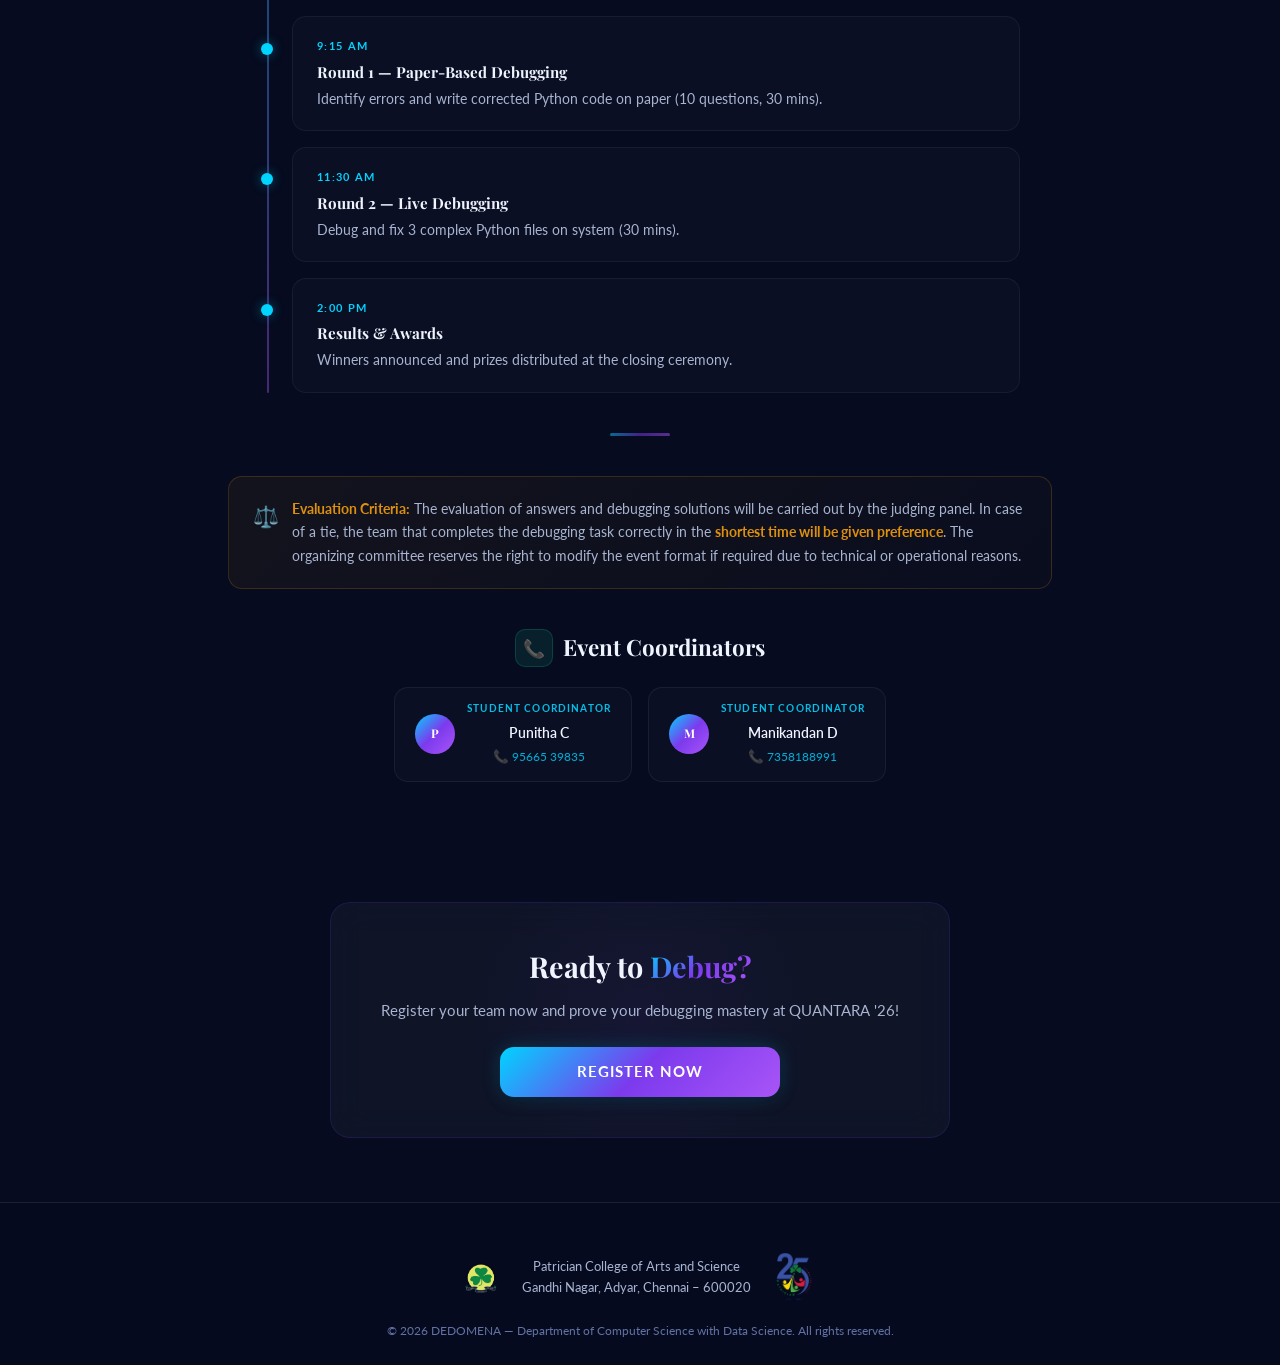
==== commit d498c906: "meta tag updated" ====
--- a/Events/debugging.html
+++ b/Events/debugging.html
@@ -13,7 +13,7 @@
     gtag('config', 'G-M27L7E10VC');
   </script>
   <title>BugBusters — Debugging Challenge | Rounds, Rules & Marking Scheme | QUANTARA '26</title>
-  <meta name="description" content="Complete rule book for BugBusters — Debugging at QUANTARA '26. Rounds, marking scheme, Python debugging details and more." />
+  <meta name="description" content="Join BugBusters Debugging Challenge at QUANTARA '26. Test your Python skills, fix errors under time constraints, and win at Patrician College, Chennai. Register!" />
   <link rel="preconnect" href="https://fonts.googleapis.com" />
   <link rel="preconnect" href="https://fonts.gstatic.com" crossorigin />
   <link href="https://fonts.googleapis.com/css2?family=Lato:wght@300;400;700&family=Playfair+Display:wght@400;500;600;700&display=swap" rel="stylesheet" />
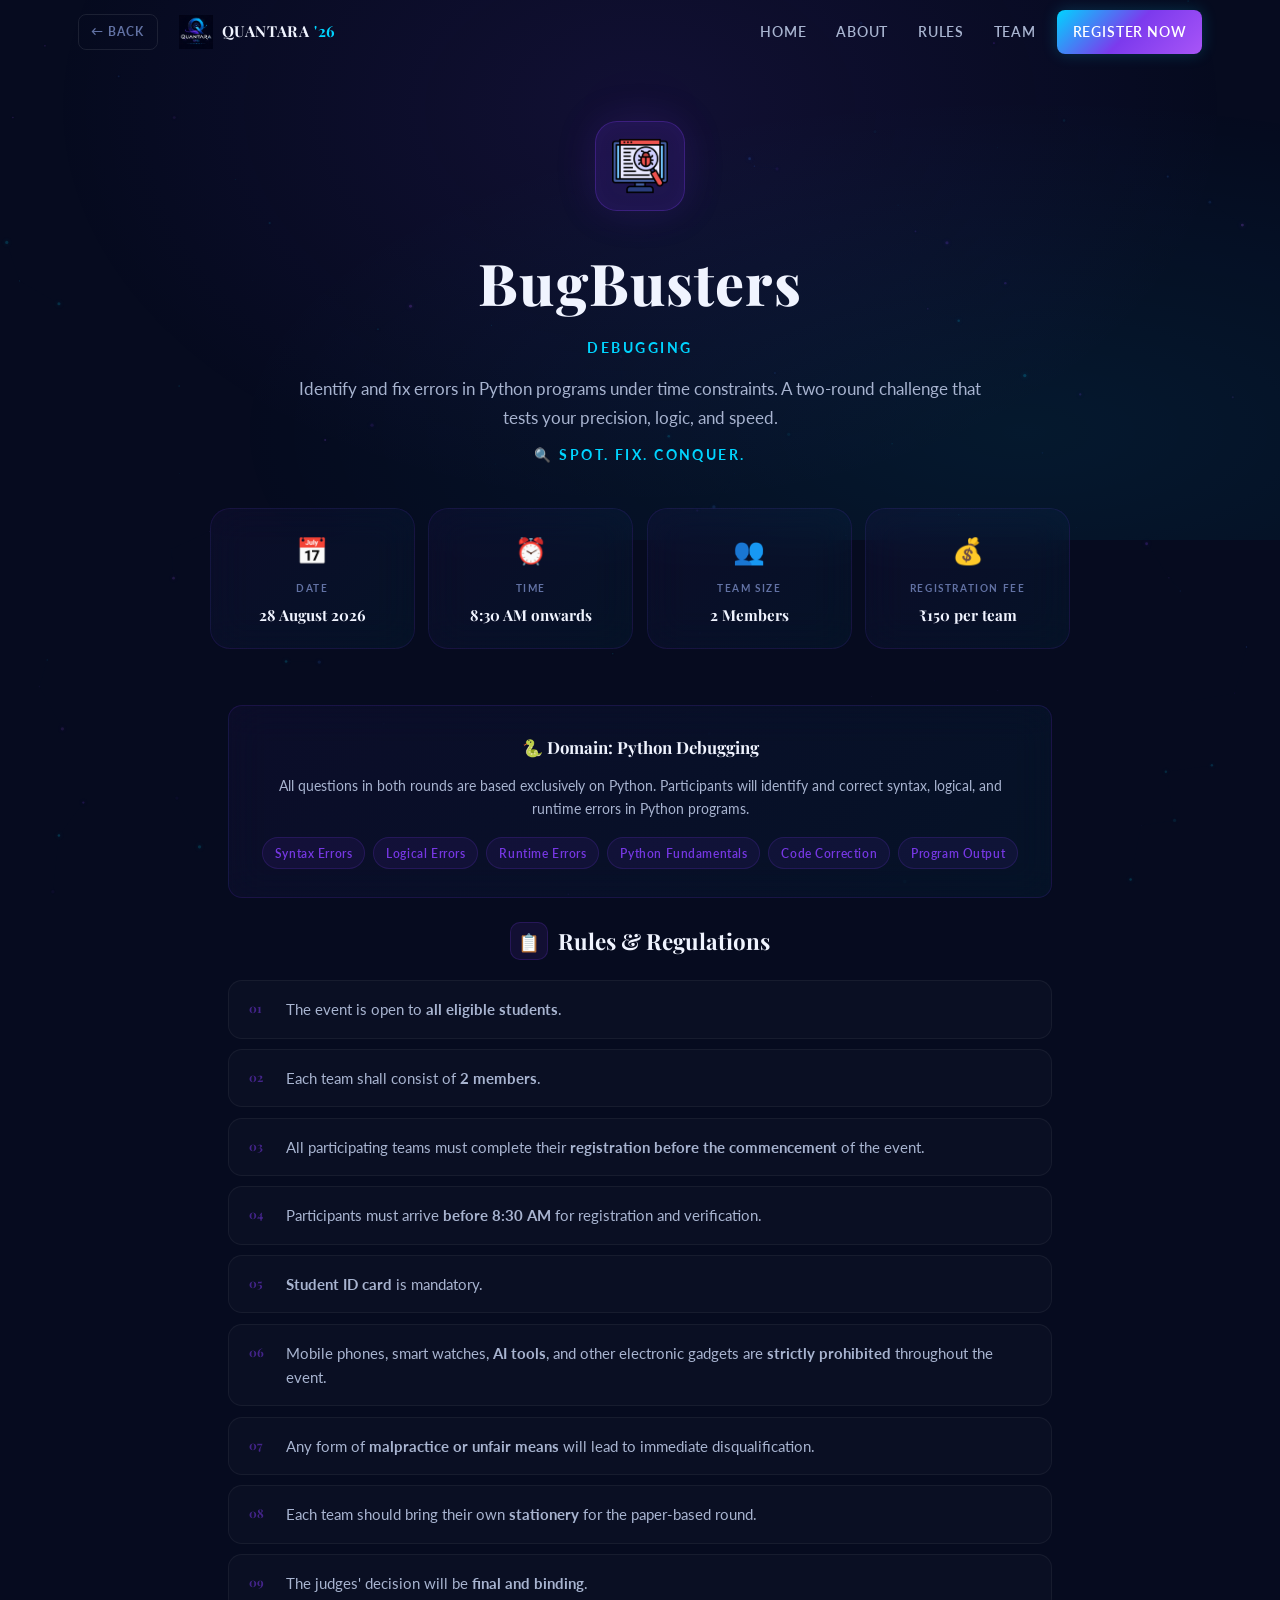
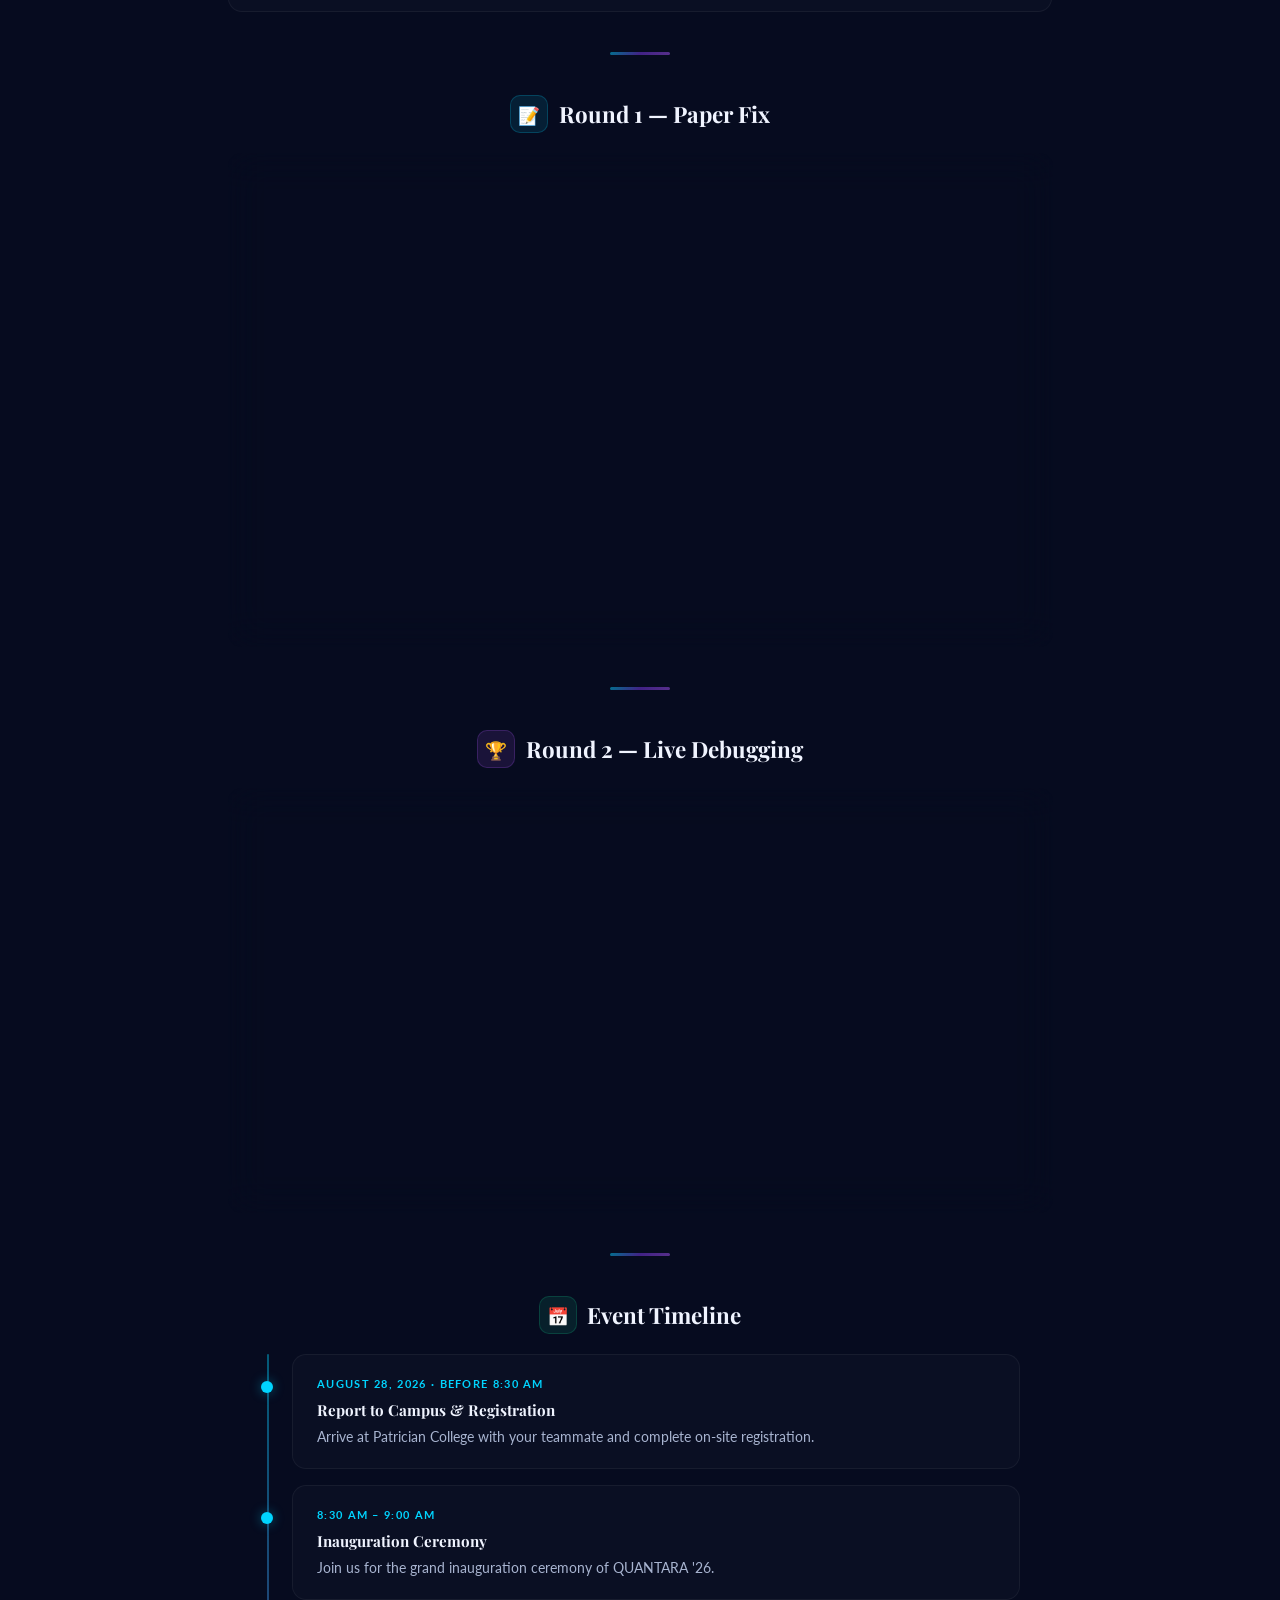
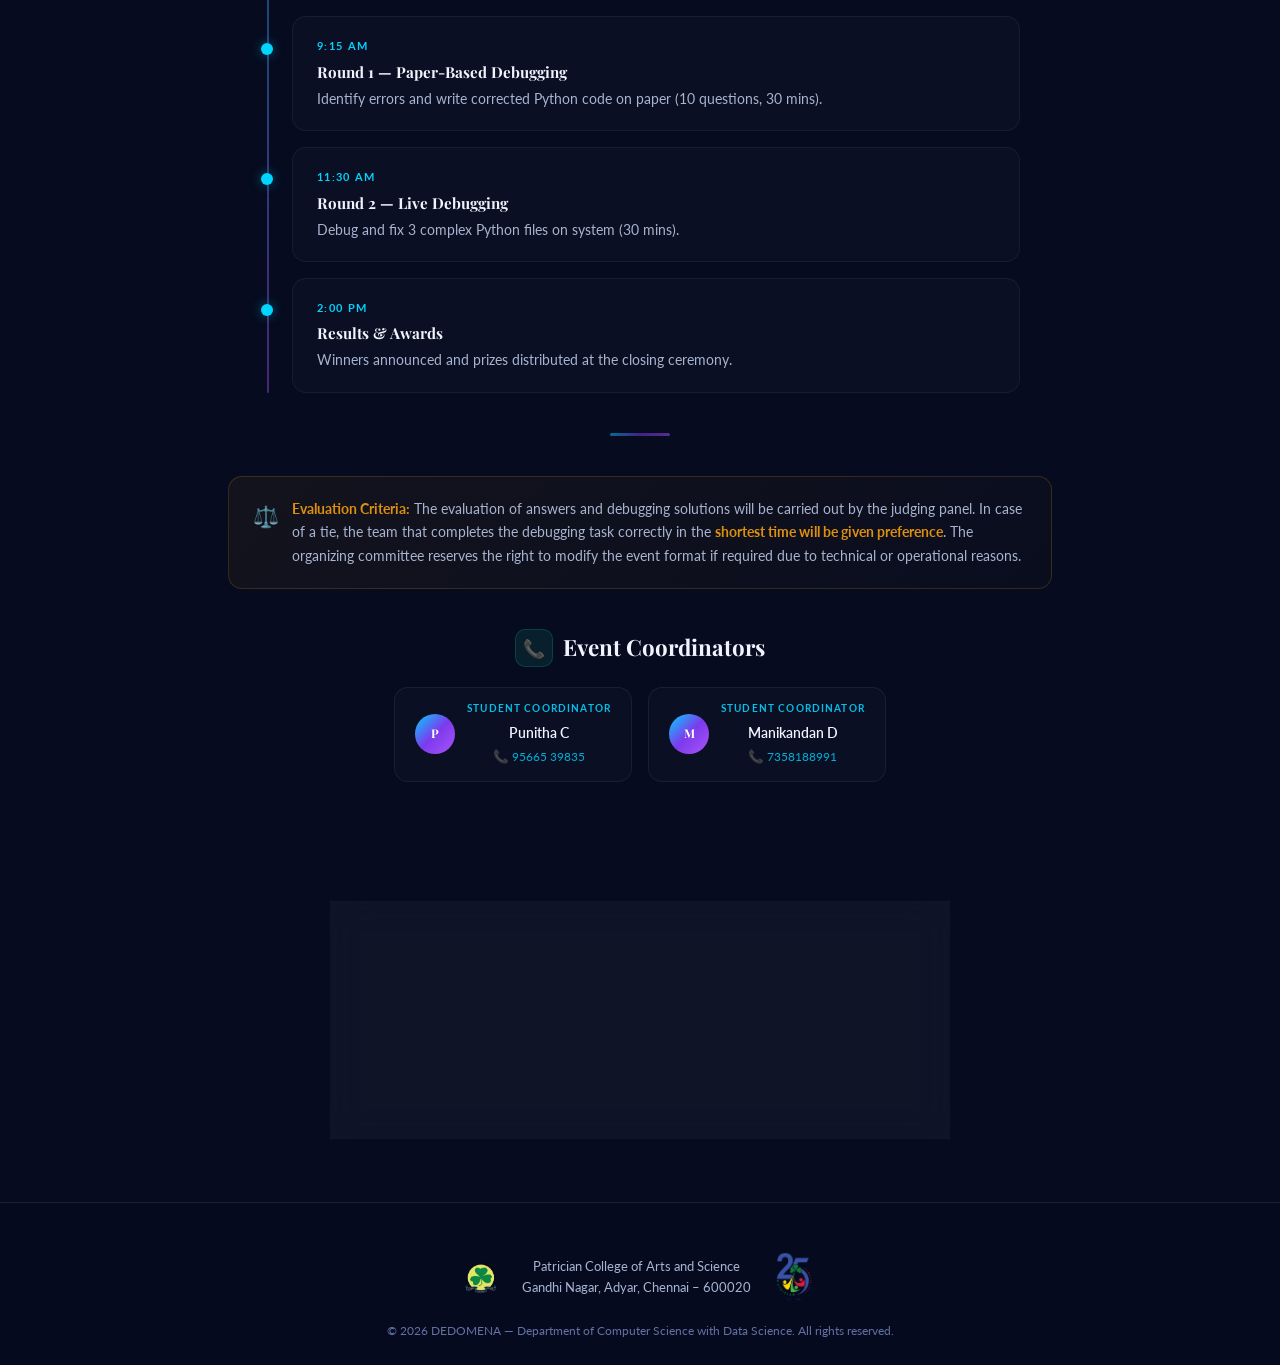
==== commit ec48a097: "Reg button updated" ====
--- a/Events/debugging.html
+++ b/Events/debugging.html
@@ -78,6 +78,11 @@
       color: var(--text-secondary);
       line-height: 1.7;
     }
+    .mobile-register-btn {
+      display: none;
+      margin-top: 0.8rem;
+      box-shadow: 0 0 25px rgba(0,212,255,0.35), 0 0 60px rgba(0,212,255,0.15), 0 4px 15px rgba(0,0,0,0.3);
+    }
 
     /* ── Quick Info Strip ── */
     .quick-info {
@@ -424,6 +429,9 @@
       .round-stats {
         grid-template-columns: repeat(2, 1fr);
       }
+      .mobile-register-btn {
+        display: inline-flex;
+      }
     }
   </style>
 </head>
@@ -460,6 +468,7 @@
       <p class="event-hero-subtitle">Debugging</p>
       <p class="event-hero-desc">Identify and fix errors in Python programs under time constraints. A two-round challenge that tests your precision, logic, and speed.</p>
       <p class="event-hero-subtitle" style="margin-top:0.75rem">🔍 Spot. Fix. Conquer.</p>
+      <a href="https://forms.gle/XWgSEUHi15jCZegK6" target="_blank" rel="noopener noreferrer" class="btn btn-primary mobile-register-btn" id="hero-mobile-register">Register Now</a>
     </div>
   </section>
 
